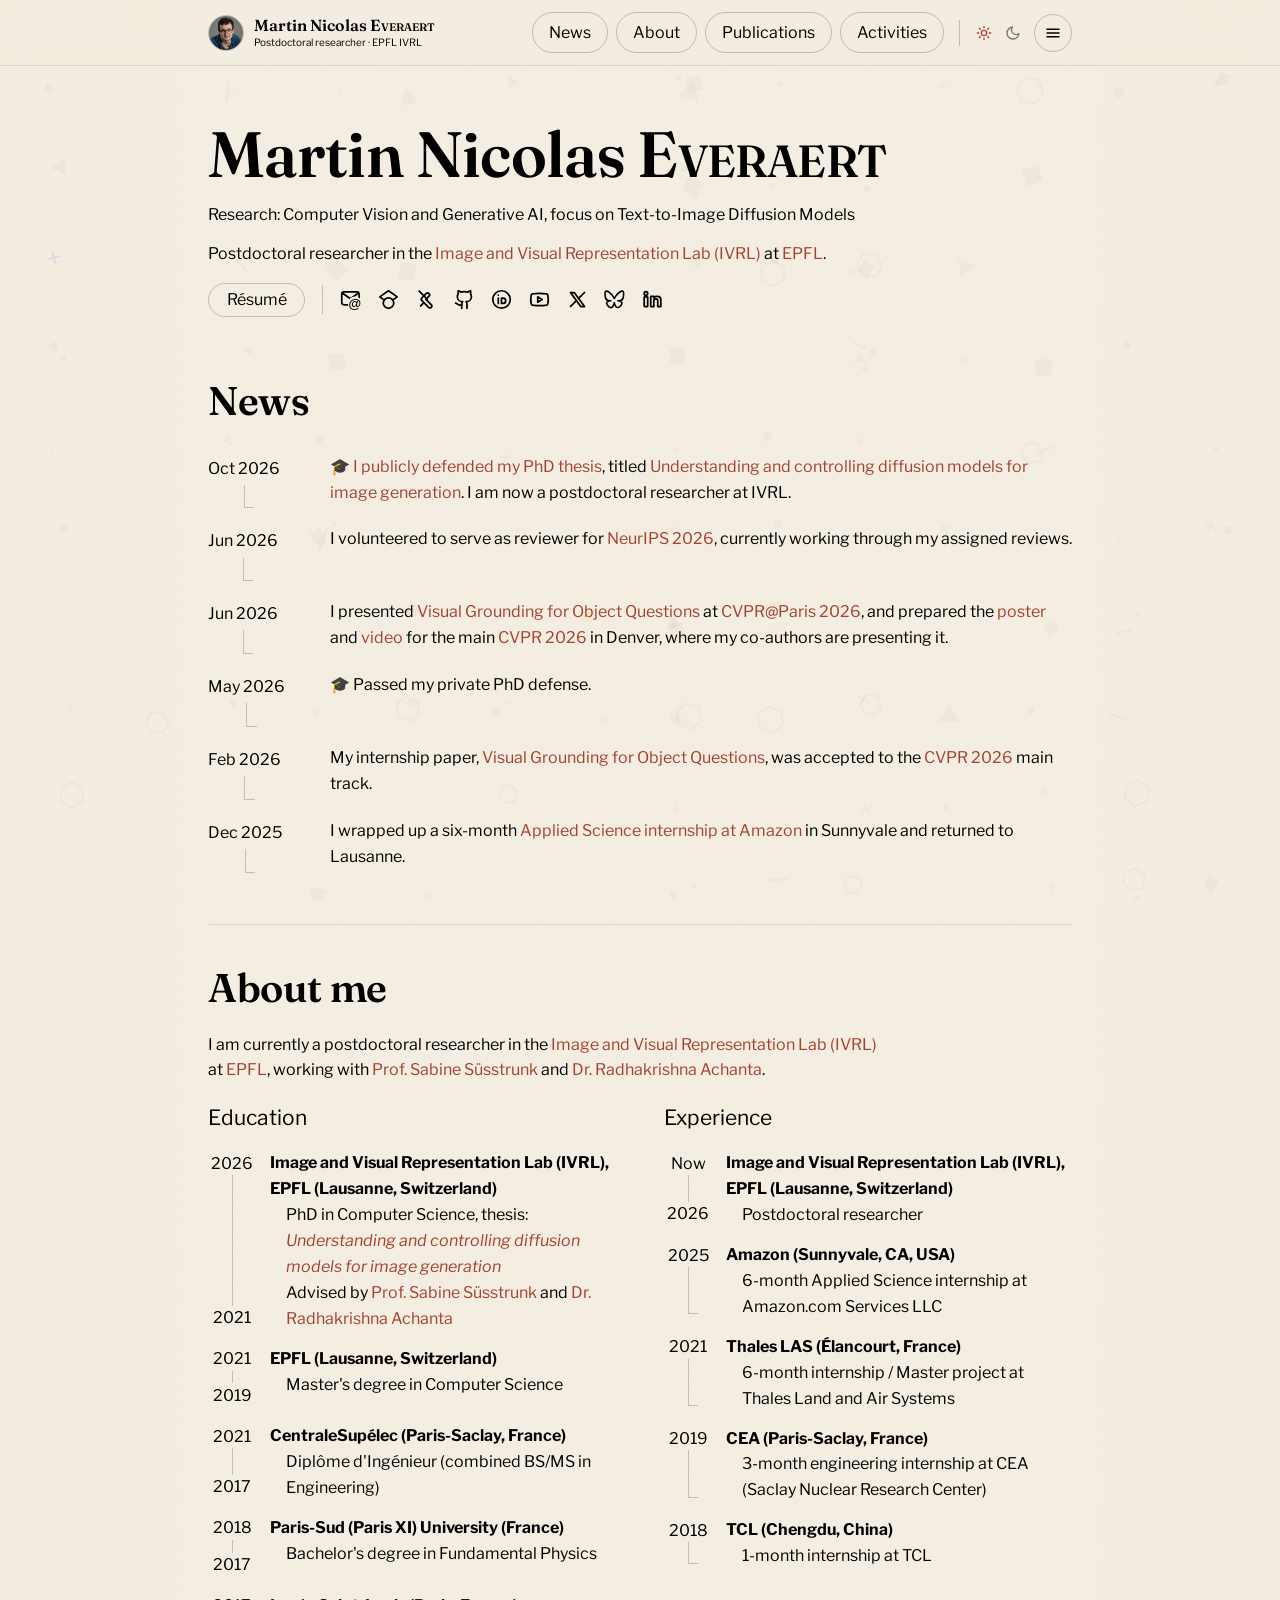
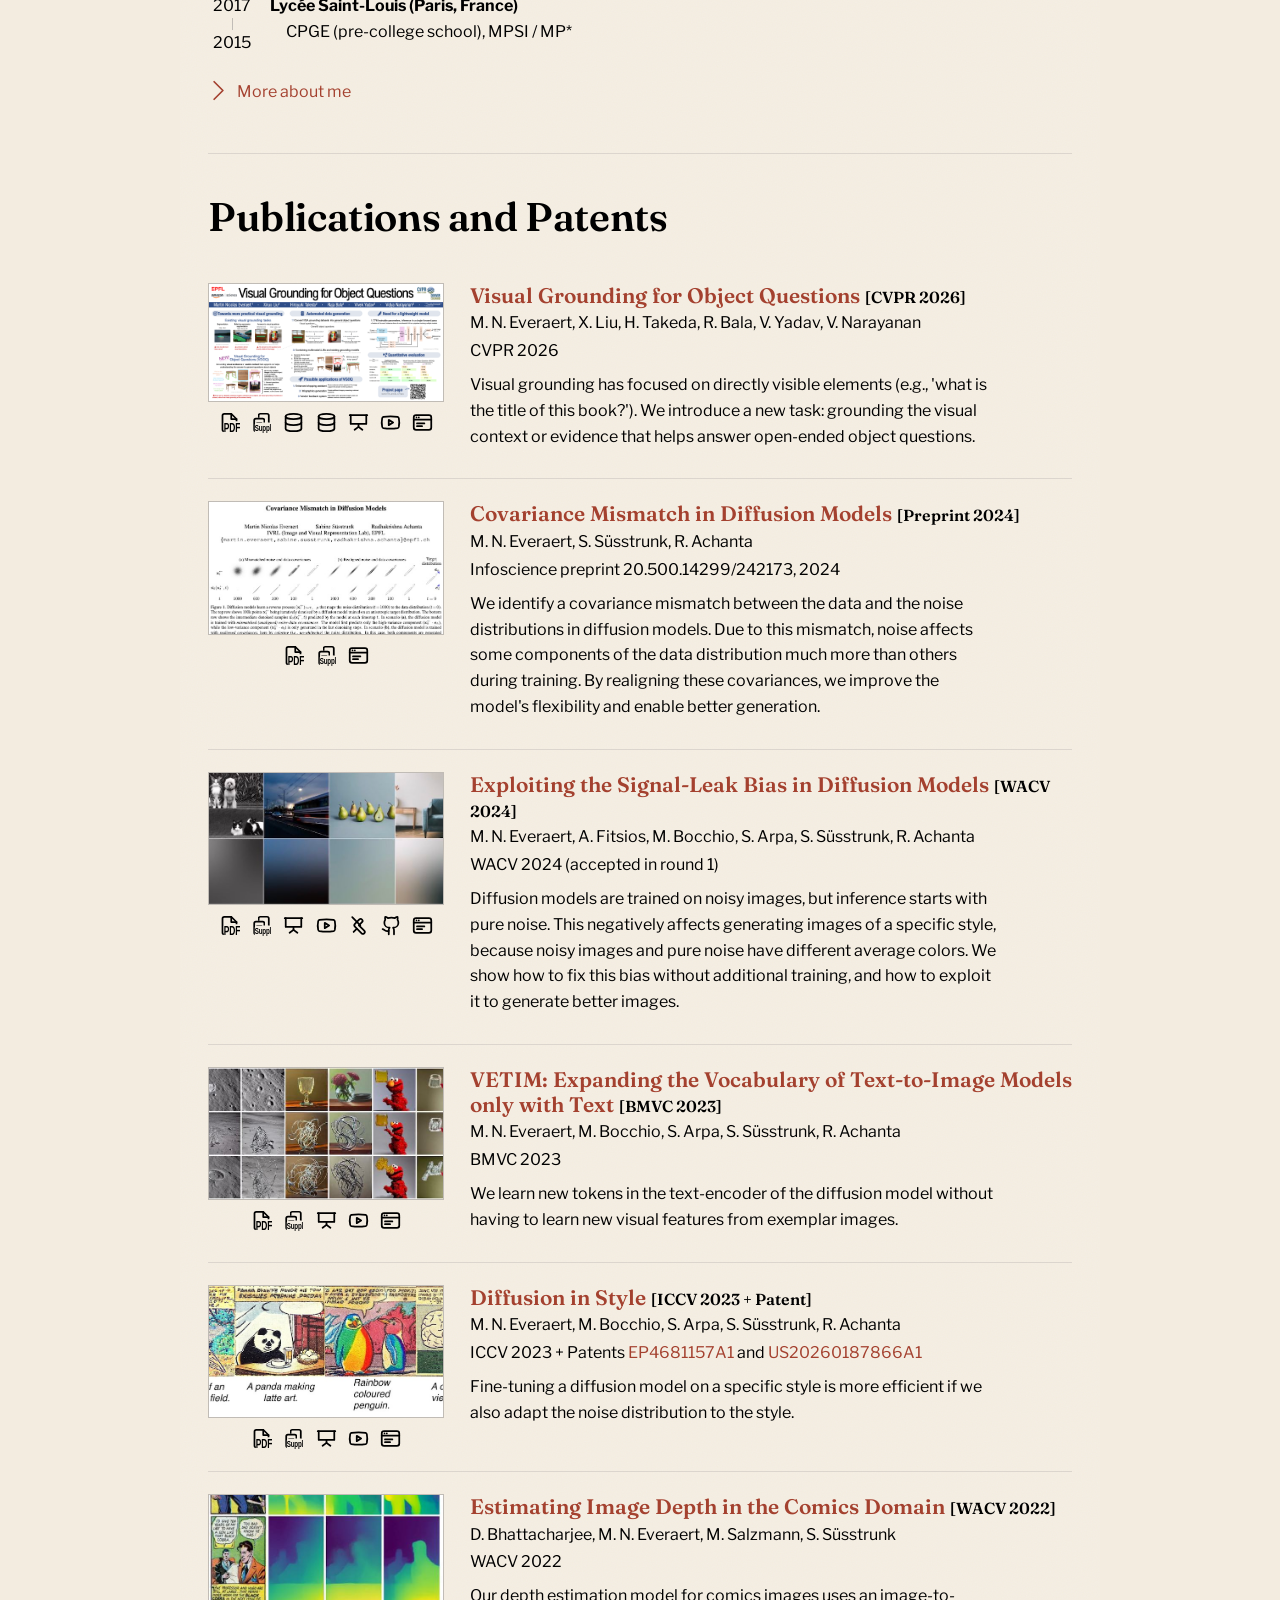
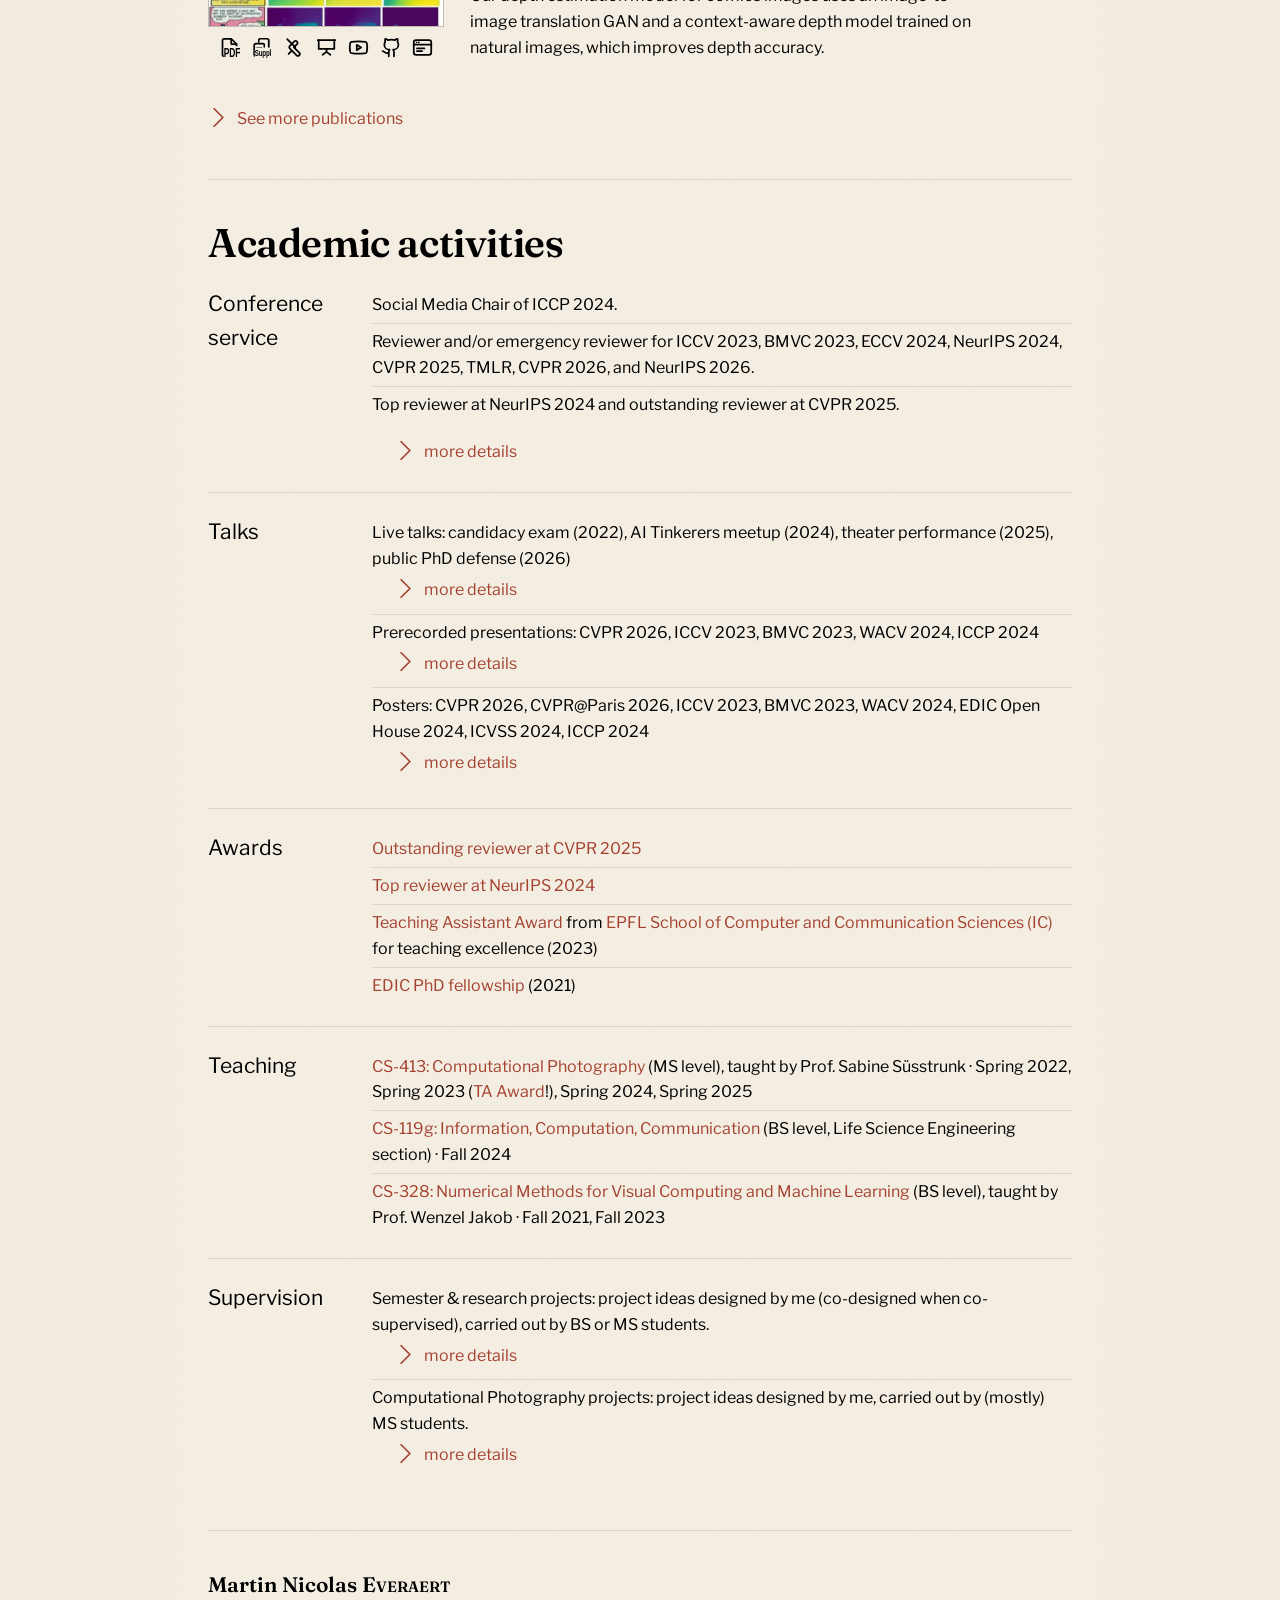
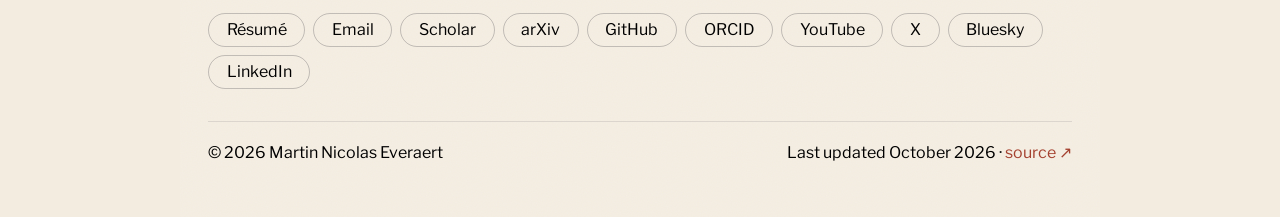
==== index.html @ 7382ca6a "date lines" ====
<!DOCTYPE html>
<html lang="en">

<head>
    <meta charset="UTF-8">
    <!-- begin SEO -->
    <meta property="og:locale" content="en-US">
    <meta property="og:site_name" content="Martin Nicolas Everaert">
    <meta property="og:title" content="Martin Nicolas Everaert">
    <link rel="canonical" href="https://martin-ev.github.io">
    <meta property="og:type" content="profile">
    <meta property="og:url" content="https://martin-ev.github.io">
    <meta name="description"
        content="Martin Nicolas Everaert is a postdoctoral researcher at EPFL IVRL working on text-to-image diffusion models, computational aesthetics, and generative computer vision.">
    <meta property="og:image" content="https://martin-ev.github.io/images/avatar-small.jpg">
    <meta property="og:image:width" content="100">
    <meta property="og:image:height" content="100">
    <script type="application/ld+json">
        { 
            "@context" : "https://schema.org",
            "@type" : "ProfilePage",
            "mainEntity" : {
                "@type" : "Person",
                "name" : "Martin Nicolas Everaert",
                "familyName" : "Everaert",
                "givenName":  "Martin Nicolas",
                "url" : "https://martin-ev.github.io",
                "sameAs" : [
                    "https://www.linkedin.com/in/martin-everaert",
                    "https://x.com/EveraertMartin",
                    "https://twitter.com/EveraertMartin",
                    "https://bsky.app/profile/everaertmartin.bsky.social",
                    "https://scholar.google.com/citations?user=1TDqUuwAAAAJ",
                    "https://www.researchgate.net/profile/Martin-Everaert",
                    "https://orcid.org/0000-0001-9439-7501",
                    "https://www.facebook.com/martin.nicolas.everaert/",
                    "https://github.com/martin-ev",
                    "https://people.epfl.ch/martin.everaert",
                    "https://infoscience.epfl.ch/record/289090",
                    "https://www.wikidata.org/wiki/Q111455478",
                    "https://www.google.com/search?kgmid=/g/11snfb39zx",
                    "https://arxiv.org/a/everaert_m_1.html",
                    "https://www.youtube.com/@martin.e",
                    "https://www.youtube.com/channel/UCMKyXAxPnRaejG-4VnxoR0Q"
                ],
                "description" : "Martin Nicolas Everaert is a postdoctoral researcher at École Polytechnique Fédérale de Lausanne (EPFL). His research focuses on Computational Aesthetics, overlapping with Computation and Language, Computer Vision, Deep Learning, Generative Models, etc.",
                "jobTitle" : "Postdoctoral researcher",
                "worksFor" : {
                    "@type" : "Organization",
                    "name" : "École Polytechnique Fédérale de Lausanne (EPFL)"
                },
                "knowsAbout" : [
                    "Computational Aesthetics",
                    "Computer Vision",
                    "Deep Learning",
                    "Generative Models",
                    "Natural Language Processing"
                ],
                "image" : [
                    "https://martin-ev.github.io/images/avatar.jpg",
                    "https://people.epfl.ch/private/common/photos/links/307534.jpg"
                ],
                "additionalName" : ["Martin N. Everaert", "Martin Everaert"],
                "alumniOf" : [{
                    "@type" : "EducationalOrganization",
                    "name" : "École Polytechnique Fédérale de Lausanne (EPFL)"
                },
                {
                    "@type" : "EducationalOrganization",
                    "name" : "CentraleSupélec"
                },
                {
                    "@type" : "EducationalOrganization",
                    "name" : "Université Paris-Sud"
                },
                {
                    "@type" : "EducationalOrganization",
                    "name" : "Lycée Saint-Louis"
                }
                ]
            }
        } </script>
    <meta name="google-site-verification" content="ohByZQJx9EYQ7Po92WxVz1fvVDkQqgI6U5wQZ_7mKBY" />
    <!-- end SEO -->

    <title>Martin Nicolas Everaert</title>
    <link rel="icon" href="images/avatar.jpg">
    <meta name="viewport" content="width=device-width, initial-scale=1">

    <link rel="preconnect" href="https://fonts.googleapis.com">
    <link rel="preconnect" href="https://fonts.gstatic.com" crossorigin>
    <link
        href="https://fonts.googleapis.com/css2?family=Fraunces:opsz,wght@9..144,400;9..144,600&family=Libre+Franklin:ital,wght@0,400;0,600;1,400&display=swap"
        rel="stylesheet">
    <link rel="stylesheet" href="styles.css">
    <link rel="stylesheet" href="icons.css">
    <link rel="stylesheet" href="diffusion.css">
</head>

<body>

    <!-- Animated diffusion background -->
    <div id="field" aria-hidden="true"></div>

    <!-- Top bar / menu -->
    <header class="topbar">
        <div class="bar-inner">
            <a class="identity" href="#top">
                <img class="identity-photo" src="/images/avatar.jpg"
                    alt="Martin Nicolas Everaert">
                <span class="identity-text">
                    <span class="identity-name">Martin Nicolas <span class="smallcaps">Everaert</span></span>
                    <span class="identity-role">Postdoctoral researcher · EPFL IVRL</span>
                </span>
            </a>
            <div class="bar-right">
                <div class="nav-inline">
                    <a class="navpill ghost" href="#news" data-collapse="2">News</a>
                    <a class="navpill ghost" href="#about" data-collapse="3">About</a>
                    <a class="navpill ghost" href="#pubs" data-collapse="3">Publications</a>
                    <a class="navpill ghost" href="#activities" data-collapse="3">Activities</a>
                    <span class="theme-toggle" data-collapse="1">
                        <button class="lightBtn active" aria-label="Light theme" title="Light">
                            <i class="ci ci-sun" aria-hidden="true"></i>
                        </button>
                        <button class="darkBtn" aria-label="Dark theme" title="Dark">
                            <i class="ci ci-moon" aria-hidden="true"></i>
                        </button>
                    </span>
                </div>
                <button class="hamburger" id="hamburger" aria-label="Menu" aria-expanded="false" aria-controls="menu">
                    <svg viewBox="0 0 24 24" fill="none" stroke="currentColor" stroke-width="2" stroke-linecap="round">
                        <line x1="4" y1="7" x2="20" y2="7" />
                        <line x1="4" y1="12" x2="20" y2="12" />
                        <line x1="4" y1="17" x2="20" y2="17" />
                    </svg>
                </button>
                <div class="menu" id="menu">
                    <a class="navpill ghost" href="#news">News</a>
                    <a class="navpill ghost" href="#about">About</a>
                    <a class="navpill ghost" href="#pubs">Publications</a>
                    <a class="navpill ghost" href="#activities">Activities</a>
                    <a class="navpill primary" href="/files/Martin_Nicolas_EVERAERT.pdf">Résumé</a>
                    <a class="navpill primary js-email" href="https://people.epfl.ch/martin.everaert?lang=en">Email</a>
                    <span class="menu-sep" aria-hidden="true"></span>
                    <span class="menu-label">Theme</span>
                    <span class="theme-toggle">
                        <button class="lightBtn active" aria-label="Light theme" title="Light">
                            <i class="ci ci-sun" aria-hidden="true"></i>
                        </button>
                        <button class="darkBtn" aria-label="Dark theme" title="Dark">
                            <i class="ci ci-moon" aria-hidden="true"></i>
                        </button>
                    </span>
                    <button id="playBtn" class="diffusion-timestep" aria-label="Pause diffusion" title="Pause / play"><i id="playIcon" class="ci ci-pause"></i><span class="diffusion-timestep-label">t&nbsp;<span id="tval">0</span></span></button>
                    <button id="zenBtn" class="diffusion-timestep" aria-pressed="false"
                        title="Show only the animation, full opacity"><span
                            id="zenLab">Zen mode</span></button>
                </div>
            </div>
        </div>
    </header>

    <!-- !PAGE CONTENT! -->
    <main class="wrap" id="top">

        <!-- Intro / hero -->
        <section class="intro">
            <div>
                <h1>Martin Nicolas <span class="smallcaps">Everaert</span></h1>
                <p class="role">Research: Computer Vision and Generative AI, focus on Text-to-Image
                    Diffusion Models</p>
                <p>
                    Postdoctoral researcher in the
                    <a class="inline-link" href="https://www.epfl.ch/labs/ivrl/">Image and Visual Representation Lab (IVRL)</a>
                    at <a class="inline-link" href="https://www.epfl.ch/">EPFL</a>.
                </p>
                <p class="links">
                    <a class="cv-pill" href="/files/Martin_Nicolas_EVERAERT.pdf">Résumé</a>
                    <span class="links-sep" aria-hidden="true"></span>
                    <span class="social">
                        <a class="js-email" href="https://people.epfl.ch/martin.everaert?lang=en" aria-label="Email"
                            title="Email"><i class="ci ci-email" aria-hidden="true"></i></a>
                        <a href="https://scholar.google.com/citations?user=1TDqUuwAAAAJ&hl=en"
                            aria-label="Google Scholar" title="Google Scholar"><i class="ci ci-scholar"
                                aria-hidden="true"></i></a>
                        <a href="https://arxiv.org/a/everaert_m_1.html" aria-label="arXiv" title="arXiv"><i
                                class="ci ci-arxiv" aria-hidden="true"></i></a>
                        <a href="https://github.com/martin-ev" aria-label="GitHub" title="GitHub"><i
                                class="ci ci-github" aria-hidden="true"></i></a>
                        <a href="https://orcid.org/0000-0001-9439-7501" aria-label="ORCID" title="ORCID"><i
                                class="ci ci-orcid" aria-hidden="true"></i></a>
                        <a href="https://www.youtube.com/@martin.e" aria-label="YouTube" title="YouTube"><i
                                class="ci ci-youtube" aria-hidden="true"></i></a>
                        <a href="https://x.com/EveraertMartin" aria-label="X" title="X"><i
                                class="ci ci-twitter" aria-hidden="true"></i></a>
                        <a href="https://bsky.app/profile/everaertmartin.bsky.social" aria-label="Bluesky"
                            title="Bluesky"><i class="ci ci-bluesky" aria-hidden="true"></i></a>
                        <a href="https://www.linkedin.com/in/martin-everaert" aria-label="LinkedIn" title="LinkedIn"><i
                                class="ci ci-linkedin" aria-hidden="true"></i></a>
                    </span>
                </p>
            </div>
        </section>

        <!-- News -->
        <section class="block" id="news">
            <h2>News</h2>
            <div class="news">
                <div class="item"><span class="date">Oct 2026</span>
                    <p>🎓 <a
                            href="https://actu.epfl.ch/news/congratulations-to-dr-martin-nicolas-everaert/">I publicly defended my PhD thesis</a>, titled <a
                            href="https://doi.org/10.5075/epfl-thesis-11581">Understanding and controlling diffusion
                            models for image generation</a>. I am now a postdoctoral researcher at IVRL.</p>
                </div>
                <div class="item"><span class="date">Jun 2026</span>
                    <p>I volunteered to serve as reviewer for <a
                            href="https://neurips.cc/Conferences/2026">NeurIPS 2026</a>, currently working
                        through my assigned reviews.</p>
                </div>
                <div class="item"><span class="date">Jun 2026</span>
                    <p>I presented <a href="https://martin-ev.github.io/vgoq/">Visual Grounding for Object
                            Questions</a> at <a href="https://cvprinparis.github.io/CVPR2026InParis/">CVPR@Paris
                            2026</a>, and prepared the <a
                            href="https://cvpr.thecvf.com/media/PosterPDFs/CVPR%202026/38604.png">poster</a> and <a
                            href="https://www.youtube.com/watch?v=YPrNK54A32c">video</a> for the main <a
                            href="https://cvpr.thecvf.com/Conferences/2026">CVPR 2026</a> in
                        Denver, where my co-authors are presenting it.</p>
                </div>
                <div class="item"><span class="date">May 2026</span>
                    <p>🎓 Passed my private PhD defense.</p>
                </div>
                <div class="item"><span class="date">Feb 2026</span>
                    <p>My internship paper, <a href="https://martin-ev.github.io/vgoq/">Visual Grounding for Object
                            Questions</a>, was accepted to the <a
                            href="https://cvpr.thecvf.com/Conferences/2026">CVPR 2026</a> main track.</p>
                </div>
                <div class="item"><span class="date">Dec 2025</span>
                    <p>I wrapped up a six-month <a href="https://www.amazon.science/">Applied Science internship at
                            Amazon</a> in Sunnyvale and returned to Lausanne.</p>
                </div>
            </div>
        </section>

        <!-- About me -->
        <section class="block" id="about">
            <h2>About <em>me</em></h2>
            <p class="about-lead">
                I am currently a postdoctoral researcher in the <a href="https://www.epfl.ch/labs/ivrl/">Image and
                    Visual Representation Lab (IVRL)</a> at <a href="https://www.epfl.ch/">EPFL</a>, working with <a href="https://www.epfl.ch/labs/ivrl/people/susstrunk/">Prof. Sabine Süsstrunk</a> and
                <a href="https://people.epfl.ch/radhakrishna.achanta?lang=en">Dr. Radhakrishna Achanta</a>.
            </p>

            <div class="cv-cols">
                <div>
                    <h3>Education</h3>
                    <div class="cv-row"><span class="cv-year">2026<span class="yr-from">2021</span></span><span class="cv-detail"><strong>Image and Visual Representation Lab (IVRL), EPFL (Lausanne, Switzerland)</strong><br>PhD in Computer Science, thesis: <a href="https://doi.org/10.5075/epfl-thesis-11581"><em>Understanding and controlling diffusion models for image generation</em></a><br>Advised by <a href="https://www.epfl.ch/labs/ivrl/people/susstrunk/">Prof. Sabine Süsstrunk</a> and <a href="https://people.epfl.ch/radhakrishna.achanta?lang=en">Dr. Radhakrishna Achanta</a></span></div>
                    <div class="cv-row"><span class="cv-year">2021<span class="yr-from">2019</span></span><span class="cv-detail"><strong>EPFL (Lausanne, Switzerland)</strong><br>Master's degree in Computer Science</span></div>
                    <div class="cv-row"><span class="cv-year">2021<span class="yr-from">2017</span></span><span class="cv-detail"><strong>CentraleSupélec (Paris-Saclay, France)</strong><br>Diplôme d'Ingénieur (combined BS/MS in Engineering)</span></div>
                    <div class="cv-row"><span class="cv-year">2018<span class="yr-from">2017</span></span><span class="cv-detail"><strong>Paris-Sud (Paris XI) University (France)</strong><br>Bachelor's degree in Fundamental Physics</span></div>
                    <div class="cv-row"><span class="cv-year">2017<span class="yr-from">2015</span></span><span class="cv-detail"><strong>Lycée Saint-Louis (Paris, France)</strong><br>CPGE (pre-college school), MPSI / MP*</span></div>
                </div>
                <div>
                    <h3>Experience</h3>
                    <div class="cv-row"><span class="cv-year">Now<span class="yr-from">2026</span></span><span class="cv-detail"><strong>Image and Visual Representation Lab (IVRL), EPFL (Lausanne, Switzerland)</strong><br>Postdoctoral researcher</span></div>
                    <div class="cv-row"><span class="cv-year">2025</span><span class="cv-detail"><strong>Amazon (Sunnyvale, CA, USA)</strong><br>6-month Applied Science internship at Amazon.com Services LLC</span></div>
                    <div class="cv-row"><span class="cv-year">2021</span><span class="cv-detail"><strong>Thales LAS (Élancourt, France)</strong><br>6-month internship / Master project at Thales Land and Air Systems</span></div>
                    <div class="cv-row"><span class="cv-year">2019</span><span class="cv-detail"><strong>CEA (Paris-Saclay, France)</strong><br>3-month engineering internship at CEA (Saclay Nuclear Research Center)</span></div>
                    <div class="cv-row"><span class="cv-year">2018</span><span class="cv-detail"><strong>TCL (Chengdu, China)</strong><br>1-month internship at TCL</span></div>
                </div>
            </div>

            <details class="more">
                <summary><span class="chev ci ci-chevron"></span> More about me</summary>
                <div class="more-body">
                    <p class="about-p">
                        I am interested in Computational Aesthetics, overlapping with Computation and
                        Language, Computer Vision, Deep Learning, Generative Models, etc. My research specifically focuses on
                        Text-to-Image Diffusion Models.
                    </p>
                    <p class="about-p">
                        Prior to pursuing my PhD, I completed a <a href="https://www.epfl.ch/schools/ic/">Master's
                            in Computer Science at EPFL</a> in 2021.
                        I also hold a <a
                            href="https://en.wikipedia.org/wiki/Dipl%C3%B4me_d%27Ing%C3%A9nieur">Diplôme
                            d'Ingénieur</a> (engineering BS/MS degree) from the <a
                            href="https://en.wikipedia.org/wiki/Sup%C3%A9lec">Supélec curriculum</a> at
                        <a href="https://en.wikipedia.org/wiki/CentraleSup%C3%A9lec">CentraleSupélec</a>,
                        graduating
                        concurrently in 2021, and a BS degree in Fundamental
                        Physics
                        from <a href="https://en.wikipedia.org/wiki/Paris-Sud_University">Université
                            Paris-Sud</a>
                        in 2018.
                        Before that, I attended <a
                            href="https://en.wikipedia.org/wiki/Lyc%C3%A9e_Saint-Louis">Lycée
                            Saint Louis</a>, where I pursued <a
                            href="https://en.wikipedia.org/wiki/Classe_pr%C3%A9paratoire_aux_grandes_%C3%A9coles">French
                            preparatory classes
                            (CPGE)</a>, with a focus on Math, Physics, Engineering and Computer Science
                        (MPSI/MP*).
                    </p>
                    <p class="about-p">
                        Throughout my studies, I interned at
                        <a href="https://en.wikipedia.org/wiki/Amazon_(company)">Amazon</a> (6-month Applied
                        Science Internship in Sunnyvale, USA, 2025),
                        <a href="https://en.wikipedia.org/wiki/Thales_Group">Thales Group</a> (6-month Master's
                        thesis project in Elancourt, France, 2021),
                        <a
                            href="https://en.wikipedia.org/wiki/French_Alternative_Energies_and_Atomic_Energy_Commission">CEA</a>
                        (3-month Engineering internship in Paris-Saclay, France, 2019),
                        and <a href="https://en.wikipedia.org/wiki/TCL_Technology">TCL Corporation</a> (1-month
                        Work/Labor internship in Chengdu, China, 2018).
                    </p>
                </div>
            </details>
        </section>

        <!-- Publications -->
        <section class="block" id="pubs">
            <h2>Publications <em>and</em> Patents</h2>

            <!-- cmp:: pub / Visual Grounding for Object Questions -->
            <div class="pub">
                <div class="media">
                    <a class="thumb" href="https://martin-ev.github.io/vgoq/"><img
                            src="/images/VGOQ.png"
                            alt="Visual Grounding for Object Questions"></a>
                    <div class="links">
                        <a href="https://openaccess.thecvf.com/content/CVPR2026/papers/Everaert_Visual_Grounding_for_Object_Questions_CVPR_2026_paper.pdf"
                            title="PDF" aria-label="PDF"><i class="ci ci-pdf"></i></a>
                        <a href="https://openaccess.thecvf.com/content/CVPR2026/supplemental/Everaert_Visual_Grounding_for_CVPR_2026_supplemental.pdf"
                            title="Supplementary" aria-label="Supplementary"><i class="ci ci-suppl"></i></a>
                        <a href="https://huggingface.co/datasets/martin-ev/abo_vgoq" title="ABO-VGOQ"
                            aria-label="ABO data"><i class="ci ci-dataset"></i></a>
                        <a href="https://huggingface.co/datasets/martin-ev/vizwiz_vgoq" title="VizWiz-VGOQ"
                            aria-label="VizWiz data"><i class="ci ci-dataset"></i></a>
                        <a href="https://cvpr.thecvf.com/media/PosterPDFs/CVPR%202026/38604.png"
                            title="Poster" aria-label="Poster"><i class="ci ci-poster"></i></a>
                        <a href="https://www.youtube.com/watch?v=YPrNK54A32c" title="Video" aria-label="Video"><i
                                class="ci ci-youtube"></i></a>
                        <a href="https://martin-ev.github.io/vgoq/" title="Project page" aria-label="Project page"><i
                                class="ci ci-project"></i></a>
                    </div>
                </div>
                <div>
                    <div class="pub-title"><a href="https://martin-ev.github.io/vgoq/">Visual Grounding for Object
                            Questions</a> <span class="venue-tag">[CVPR 2026]</span></div>
                    <div class="authors"><span class="author-self">M. N. Everaert</span>, X. Liu, H. Takeda, R. Bala, V. Yadav,
                        V.
                        Narayanan</div>
                    <div class="venue">CVPR 2026</div>
                    <div class="desc">Visual grounding has focused on directly visible elements (e.g., 'what is the
                        title of this book?'). We introduce a new task: grounding the visual context or evidence that
                        helps answer open-ended object questions.</div>
                </div>
            </div>

            <!-- cmp:: pub / Covariance Mismatch in Diffusion Models -->
            <div class="pub">
                <div class="media">
                    <a class="thumb" href="https://ivrl.github.io/covariance-mismatch/"><img
                            src="/images/covariance-mismatch.jpg"
                            alt="Covariance Mismatch in Diffusion Models"></a>
                    <div class="links">
                        <a href="https://infoscience.epfl.ch/bitstreams/a00aad1c-bfdc-4c4d-866a-c05ac2255d3b/download"
                            title="PDF" aria-label="PDF"><i class="ci ci-pdf"></i></a>
                        <a href="https://infoscience.epfl.ch/bitstreams/72923daf-0e38-4b3c-8ad8-96799be59469/download"
                            title="Supplementary" aria-label="Supplementary"><i class="ci ci-suppl"></i></a>
                        <a href="https://ivrl.github.io/covariance-mismatch/" title="Project page"
                            aria-label="Project page"><i class="ci ci-project"></i></a>
                    </div>
                </div>
                <div>
                    <div class="pub-title"><a href="https://ivrl.github.io/covariance-mismatch/">Covariance Mismatch in
                            Diffusion
                            Models</a> <span class="venue-tag">[Preprint 2024]</span></div>
                    <div class="authors"><span class="author-self">M. N. Everaert</span>, S. Süsstrunk, R. Achanta</div>
                    <div class="venue">Infoscience preprint 20.500.14299/242173, 2024</div>
                    <div class="desc">We identify a covariance mismatch between the data and the noise distributions in
                        diffusion models. Due to this mismatch, noise affects some components of the data distribution
                        much more than others during training. By realigning these covariances, we improve the model's
                        flexibility and enable better generation.</div>
                </div>
            </div>

            <!-- cmp:: pub / Exploiting the Signal-Leak Bias -->
            <div class="pub">
                <div class="media">
                    <a class="thumb" href="https://ivrl.github.io/signal-leak-bias/"><img
                            src="/images/8316e7a28a21af274ec78ae90fee4498.jpg"
                            alt="Exploiting the Signal-Leak Bias in Diffusion Models"></a>
                    <div class="links">
                        <a href="https://arxiv.org/pdf/2309.15842.pdf" title="PDF" aria-label="PDF"><i
                                class="ci ci-pdf"></i></a>
                        <a href="https://openaccess.thecvf.com/content/WACV2024/supplemental/Everaert_Exploiting_the_Signal-Leak_WACV_2024_supplemental.pdf"
                            title="Supplementary" aria-label="Supplementary"><i class="ci ci-suppl"></i></a>
                        <a href="https://ivrl.github.io/signal-leak-bias/static/wacv24-51.pdf" title="Poster"
                            aria-label="Poster"><i class="ci ci-poster"></i></a>
                        <a href="https://www.youtube.com/watch?v=j2dZdm3fy-8&amp;list=PLfg02juGrJv-v-zXw80jJNAPRtchPIAnk"
                            title="Video" aria-label="Video"><i class="ci ci-youtube"></i></a>
                        <a href="https://arxiv.org/abs/2309.15842" title="arXiv" aria-label="arXiv"><i
                                class="ci ci-arxiv"></i></a>
                        <a href="https://github.com/IVRL/signal-leak-bias" title="Code" aria-label="Code"><i
                                class="ci ci-github"></i></a>
                        <a href="https://ivrl.github.io/signal-leak-bias/" title="Project page"
                            aria-label="Project page"><i class="ci ci-project"></i></a>
                    </div>
                </div>
                <div>
                    <div class="pub-title"><a href="https://ivrl.github.io/signal-leak-bias/">Exploiting the Signal-Leak Bias
                            in
                            Diffusion Models</a> <span class="venue-tag">[WACV 2024]</span></div>
                    <div class="authors"><span class="author-self">M. N. Everaert</span>, A. Fitsios, M. Bocchio, S. Arpa, S.
                        Süsstrunk, R.
                        Achanta</div>
                    <div class="venue">WACV 2024 (accepted in round 1)</div>
                    <div class="desc">Diffusion models are trained on noisy images, but inference starts with pure
                        noise. This negatively affects generating images of a specific style, because noisy images and
                        pure noise have different average colors. We show how to fix this bias without additional
                        training, and how to exploit it to generate better images.</div>
                </div>
            </div>

            <!-- cmp:: pub / VETIM -->
            <div class="pub">
                <div class="media">
                    <a class="thumb" href="https://ivrl.github.io/vetim/"><img
                            src="/images/d61f183ea03cba77a9c14042bc8a98db.jpg"
                            alt="VETIM"></a>
                    <div class="links">
                        <a href="https://papers.bmvc2023.org/0016.pdf" title="PDF" aria-label="PDF"><i
                                class="ci ci-pdf"></i></a>
                        <a href="https://web.archive.org/web/20250326024245/https://bmvc2022.mpi-inf.mpg.de/BMVC2023/0016_supp.zip" title="Supplementary"
                            aria-label="Supplementary"><i class="ci ci-suppl"></i></a>
                        <a href="https://ivrl.github.io/vetim/static/BMVC%20poster.pdf" title="Poster"
                            aria-label="Poster"><i class="ci ci-poster"></i></a>
                        <a href="https://www.youtube.com/watch?v=kcHMkSdKdd4&amp;list=PLfg02juGrJv-E2ffQT7BZ2CUf3s2-o5OV"
                            title="Video" aria-label="Video"><i class="ci ci-youtube"></i></a>
                        <a href="https://ivrl.github.io/vetim/" title="Project page" aria-label="Project page"><i
                                class="ci ci-project"></i></a>
                    </div>
                </div>
                <div>
                    <div class="pub-title"><a href="https://ivrl.github.io/vetim/">VETIM: Expanding the Vocabulary of
                            Text-to-Image
                            Models only with Text</a> <span class="venue-tag">[BMVC 2023]</span></div>
                    <div class="authors"><span class="author-self">M. N. Everaert</span>, M. Bocchio, S. Arpa, S. Süsstrunk, R.
                        Achanta
                    </div>
                    <div class="venue">BMVC 2023</div>
                    <div class="desc">We learn new tokens in the text-encoder of the diffusion model without having to
                        learn new visual features from exemplar images.</div>
                </div>
            </div>

            <!-- cmp:: pub / Diffusion in Style -->
            <div class="pub">
                <div class="media">
                    <a class="thumb" href="https://ivrl.github.io/diffusion-in-style/"><img
                            src="/images/935cb1454ee19e7010f7725988374883.jpg"
                            alt="Diffusion in Style"></a>
                    <div class="links">
                        <a href="https://openaccess.thecvf.com/content/ICCV2023/papers/Everaert_Diffusion_in_Style_ICCV_2023_paper.pdf"
                            title="PDF" aria-label="PDF"><i class="ci ci-pdf"></i></a>
                        <a href="https://openaccess.thecvf.com/content/ICCV2023/supplemental/Everaert_Diffusion_in_Style_ICCV_2023_supplemental.pdf"
                            title="Supplementary" aria-label="Supplementary"><i class="ci ci-suppl"></i></a>
                        <a href="https://ivrl.github.io/diffusion-in-style/static/pdfs/poster.pdf" title="Poster"
                            aria-label="Poster"><i class="ci ci-poster"></i></a>
                        <a href="https://www.youtube.com/watch?v=OHd9b4oNoBU&amp;list=PLfg02juGrJv_1-7ytb_O8Oqf365qTL4It"
                            title="Video" aria-label="Video"><i class="ci ci-youtube"></i></a>
                        <a href="https://ivrl.github.io/diffusion-in-style/" title="Project page"
                            aria-label="Project page"><i class="ci ci-project"></i></a>
                    </div>
                </div>
                <div>
                    <div class="pub-title"><a href="https://ivrl.github.io/diffusion-in-style/">Diffusion in Style</a> <span
                            class="venue-tag">[ICCV 2023 + Patent]</span></div>
                    <div class="authors"><span class="author-self">M. N. Everaert</span>, M. Bocchio, S. Arpa, S. Süsstrunk, R.
                        Achanta
                    </div>
                    <div class="venue">ICCV 2023 + Patents <a
                            href="https://patents.google.com/patent/EP4681157A1/">EP4681157A1</a> and <a
                            href="https://patents.google.com/patent/US20260187866A1/">US20260187866A1</a></div>
                    <div class="desc">Fine-tuning a diffusion model on a specific style is more efficient if we also
                        adapt the noise distribution to the style.</div>
                </div>
            </div>

            <!-- cmp:: pub / Estimating Image Depth in the Comics Domain -->
            <div class="pub">
                <div class="media">
                    <a class="thumb" href="https://ivrl.github.io/ComicsDepth/"><img
                            src="/images/6433792c76bd817e427bfdaad8576414.jpg"
                            alt="Estimating Image Depth in the Comics Domain"></a>
                    <div class="links">
                        <a href="https://openaccess.thecvf.com/content/WACV2022/papers/Bhattacharjee_Estimating_Image_Depth_in_the_Comics_Domain_WACV_2022_paper.pdf"
                            title="PDF" aria-label="PDF"><i class="ci ci-pdf"></i></a>
                        <a href="https://openaccess.thecvf.com/content/WACV2022/supplemental/Bhattacharjee_Estimating_Image_Depth_WACV_2022_supplemental.pdf"
                            title="Supplementary" aria-label="Supplementary"><i class="ci ci-suppl"></i></a>
                        <a href="https://arxiv.org/abs/2110.03575" title="arXiv" aria-label="arXiv"><i
                                class="ci ci-arxiv"></i></a>
                        <a href="/files/716-wacv-poster.pdf" title="Poster"
                            aria-label="Poster"><i class="ci ci-poster"></i></a>
                        <a href="https://www.youtube.com/watch?v=Yc5BPRolHNA&amp;list=PLfg02juGrJv8GECrowntVITvVIYWxdkVz"
                            title="Video" aria-label="Video"><i class="ci ci-youtube"></i></a>
                        <a href="https://github.com/IVRL/ComicsDepth" title="Code" aria-label="Code"><i
                                class="ci ci-github"></i></a>
                        <a href="https://ivrl.github.io/ComicsDepth/" title="Project page" aria-label="Project page"><i
                                class="ci ci-project"></i></a>
                    </div>
                </div>
                <div>
                    <div class="pub-title"><a href="https://ivrl.github.io/ComicsDepth/">Estimating Image Depth in the Comics
                            Domain</a> <span class="venue-tag">[WACV 2022]</span></div>
                    <div class="authors">D. Bhattacharjee, <span class="author-self">M. N. Everaert</span>, M. Salzmann, S.
                        Süsstrunk</div>
                    <div class="venue">WACV 2022</div>
                    <div class="desc">Our depth estimation model for comics images uses an image-to-image translation
                        GAN and a context-aware depth model trained on natural images, which improves depth accuracy.
                    </div>
                </div>
            </div>

            <details class="more">
                <summary><span class="chev ci ci-chevron"></span> See more publications</summary>
                <div class="more-body">
                    <!-- cmp:: pub / Aesthetics-Oriented Video Generation and Editing -->
                    <div class="pub">
                        <div class="media">
                            <a class="thumb" href="https://infoscience.epfl.ch/record/298850/"><img
                                    src="/images/0a6b2721e5325c4052f2e65fa9df8bcd.jpg"
                                    alt="Aesthetics-Oriented Video Generation and Editing"></a>
                            <div class="links">
                                <a href="https://infoscience.epfl.ch/record/298850/files/Writeup.pdf" title="Writeup"
                                    aria-label="Writeup"><i class="ci ci-pdf"></i></a>
                                <a href="https://memento.epfl.ch/event/aesthetics-oriented-video-generation-and-editing/"
                                    title="Event" aria-label="Event"><i class="ci ci-event"></i></a>
                            </div>
                        </div>
                        <div>
                            <div class="pub-title"><a href="https://infoscience.epfl.ch/record/298850/">Aesthetics-Oriented
                                    Video Generation and Editing</a> <span class="venue-tag">[EDIC proposal, 2022]</span>
                            </div>
                            <div class="authors"><span class="author-self">M. N. Everaert</span></div>
                            <div class="venue">EDIC research proposal, 2022</div>
                        </div>
                    </div>

                    <!-- cmp:: pub / Scene relighting -->
                    <div class="pub">
                        <div class="media">
                            <a class="thumb" href="https://arxiv.org/abs/2006.02333"><img
                                    src="/images/8e74911795c5b5ed62bf6a71e5bd4929.jpg"
                                    alt="Scene relighting with illumination estimation"></a>
                            <div class="links">
                                <a href="https://arxiv.org/pdf/2006.02333.pdf" title="PDF" aria-label="PDF"><i
                                        class="ci ci-pdf"></i></a>
                                <a href="https://arxiv.org/abs/2006.02333" title="arXiv" aria-label="arXiv"><i
                                        class="ci ci-arxiv"></i></a>
                                <a href="https://raw.githubusercontent.com/martin-ev/2DSceneRelighting/master/slides.pdf"
                                    title="Slides" aria-label="Slides"><i class="ci ci-slides"></i></a>
                                <a href="https://github.com/martin-ev/2DSceneRelighting" title="Code"
                                    aria-label="Code"><i class="ci ci-github"></i></a>
                            </div>
                        </div>
                        <div>
                            <div class="pub-title"><a href="https://arxiv.org/abs/2006.02333">Scene relighting with
                                    illumination estimation in the latent space on an encoder-decoder scheme</a> <span
                                    class="venue-tag">[arXiv 2020]</span></div>
                            <div class="authors">A. P. Dherse*, <span class="author-self">M. N. Everaert</span>*, J. J.
                                Gwizda&#322;a*</div>
                            <div class="venue">arXiv preprint arXiv:2006.02333, 2020</div>
                            <div class="note">* equal contribution</div>
                        </div>
                    </div>
                </div>
            </details>
        </section>

        <!-- Academic -->
        <section class="block" id="activities">
            <h2>Academic <em>activities</em></h2>

            <div class="act">
                <!-- cmp:: academic / service & reviewing -->
                <div class="act-group">Conference service</div>
                <div class="act-body">
                    <div class="record-list">
                        <div class="entry">Social Media Chair of ICCP 2024.</div>
                        <div class="entry">Reviewer and/or emergency reviewer for ICCV 2023, BMVC 2023, ECCV 2024,
                            NeurIPS 2024, CVPR 2025, TMLR, CVPR 2026, and NeurIPS 2026.</div>
                        <div class="entry">Top reviewer at NeurIPS 2024 and outstanding reviewer at CVPR 2025.</div>
                    </div>
                    <details class="more">
                        <summary><span class="chev ci ci-chevron"></span> more details</summary>
                        <div class="more-body record-list">
                            <div class="entry">Social media Chair of ICCP 2024 <span class="meta">· <a
                                        href="https://iccp2024.iccp-conference.org/">ICCP website</a> · <a
                                        href="https://x.com/ICCP_conference">X</a> · <a
                                        href="https://www.youtube.com/@iccp-conference/community">YouTube</a> · <a
                                        href="https://www.facebook.com/ieeeiccp/">Facebook</a></span>
                            </div>
                            <div class="entry">Reviewer for NeurIPS 2026 <span class="meta">· (2 ongoing
                                    reviews)</span>
                            </div>
                            <div class="entry">Reviewer for CVPR 2026 <span class="meta">· (1 review)</span>
                            </div>
                            <div class="entry">Reviewer for TMLR <span class="meta">· (2 reviews)</span>
                            </div>
                            <div class="entry">Reviewer for CVPR 2025 <span class="meta">· (4 reviews, ✨
                                    <a
                                        href="https://cvpr.thecvf.com/Conferences/2025/ProgramCommittee#all-outstanding-reviewer">recognized
                                        as an outstanding reviewer</a> ✨)</span>
                            </div>
                            <div class="entry">Reviewer for NeurIPS 2024 <span class="meta">· (6 reviews,
                                    ✨ <a
                                        href="https://neurips.cc/Conferences/2024/ProgramCommittee#top-reviewers">recognized
                                        as a top reviewer</a> ✨)</span>
                            </div>
                            <div class="entry">Reviewer + emergency reviewer for ECCV 2024 <span
                                    class="meta">· (2 reviews, <a
                                        href="https://x.com/EveraertMartin/status/1806280161043575150">1 emergency
                                        review</a>)</span>
                            </div>
                            <div class="entry">Emergency reviewer for BMVC 2023 <span class="meta">· (9
                                    emergency reviews)</span>
                            </div>
                            <div class="entry">Reviewer for ICCV 2023 <span class="meta">· (1 review, 1
                                    emergency review)</span>
                            </div>
                            <div class="entry"><span class="meta">You can find my name on the <a
                                        href="https://cvpr.thecvf.com/Conferences/2025/ProgramCommittee#all-outstanding-reviewer">CVPR
                                        2025 outstanding reviewers list</a>, the <a
                                        href="https://neurips.cc/Conferences/2024/ProgramCommittee#top-reviewers">NeurIPS
                                        2024 top reviewers list</a>, the <a
                                        href="https://eccv.ecva.net/Conferences/2024/Reviewers#all-emergency-reviewers">ECCV
                                        2024 emergency reviewers list</a>, the <a
                                        href="https://bmvc2023.org/people/emergency-reviewers/">BMVC 2023 emergency
                                        reviewers list</a>, and the <a
                                        href="https://iccv2023.thecvf.com/iccv2023.main.conference.program-38--MTE.php">ICCV
                                        2023 reviewers list</a>.</span>
                            </div>
                        </div>
                    </details>
                </div>

                <!-- cmp:: academic / talks & posters -->
                <div class="act-group">Talks</div>
                <div class="act-body">
                    <div class="record-list">
                        <div class="entry">Live talks: candidacy exam (2022), AI Tinkerers meetup (2024), theater
                            performance (2025), public PhD defense (2026)
                            <details class="more">
                                <summary><span class="chev ci ci-chevron"></span> more details</summary>
                                <div class="more-body record-list">
                                    <div class="entry">🎓 Public PhD defense, <em>Understanding and controlling diffusion
                                            models for image generation</em> <span class="meta">· October 2026 · <a
                                                href="https://actu.epfl.ch/news/congratulations-to-dr-martin-nicolas-everaert/">news</a>
                                            · <a
                                                href="https://memento.epfl.ch/event/understanding-and-controlling-diffusion-models-f-2/">event
                                                page</a> · <a
                                                href="https://doi.org/10.5075/epfl-thesis-11581">thesis</a></span>
                                    </div>
                                    <div class="entry">🎭 Art/science collaboration for the theater performance <em>Écrire
                                            avec des algorithmes</em>, with theater director <a
                                            href="https://g.co/kgs/XQYM74h/">Marielle Pinsard</a> and collective
                                        Quinté+, staged at La Grange (UNIL) <span class="meta">· March 2025 · <a
                                                href="https://actu.epfl.ch/news/arts-sciences-collaboration-and-theater-play/">news</a>
                                            · <a
                                                href="https://www.explore-unil.ch/evenement/06-ecrire-avec-des-algorithmes/">event
                                                page</a> · <a
                                                href="https://www.grange-unil.ch/wp-content/uploads/sites/2/2024/12/s24-25-programme-partie-2-digital.pdf">theater
                                                program</a></span>
                                    </div>
                                    <div class="entry">AI Tinkerers Lausanne Inaugural Meetup <span class="meta">· June
                                            2024 · <a
                                                href="https://actu.epfl.ch/news/presentations-from-ivrl-members-at-ai-tinkerers-la/">news</a>
                                            · <a
                                                href="https://lausanne.aitinkerers.org/p/ai-tinkerers-lausanne-inaugural-june-meetup">event
                                                page</a> · <a
                                                href="https://www.linkedin.com/feed/update/urn:li:activity:7211094041243906050/">LinkedIn
                                                post</a></span>
                                    </div>
                                    <div class="entry">Public presentation of candidacy exam <span class="meta">· August
                                            2022 · <a
                                                href="https://actu.epfl.ch/news/congratulations-to-martin-nicolas-everaert/">news</a>
                                            · <a
                                                href="https://memento.epfl.ch/event/aesthetics-oriented-video-generation-and-editing/">event
                                                page</a> · <a
                                                href="https://infoscience.epfl.ch/record/298850">writeup</a></span>
                                    </div>
                                </div>
                            </details>
                        </div>
                        <div class="entry">Prerecorded presentations: CVPR 2026, ICCV 2023, BMVC 2023, WACV 2024, ICCP
                            2024
                            <details class="more">
                                <summary><span class="chev ci ci-chevron"></span> more details</summary>
                                <div class="more-body record-list">
                                    <div class="entry"><em>Visual Grounding for Object Questions</em> <span class="meta">·
                                            CVPR 2026 · <a
                                                href="https://www.youtube.com/watch?v=YPrNK54A32c">video</a> · Paper
                                            video</span>
                                    </div>
                                    <div class="entry"><em>Controlling Style in Diffusion Models through the Noise</em>
                                        <span class="meta">· ICCP 2024 · <a
                                                href="https://www.youtube.com/watch?v=RA9TPdald6w&amp;list=PLfg02juGrJv_IINxdUOij_VuQ_3w5oURV">video</a>
                                            · (1-min research video)</span>
                                    </div>
                                    <div class="entry"><em>Exploiting the Signal-Leak Bias in Diffusion Models</em> <span
                                            class="meta">· WACV 2024 · <a
                                                href="https://www.youtube.com/watch?v=j2dZdm3fy-8&amp;list=PLfg02juGrJv-v-zXw80jJNAPRtchPIAnk">video</a>
                                            · Paper video</span>
                                    </div>
                                    <div class="entry"><em>VETIM: Expanding the Vocabulary of Text-to-Image Models only
                                            with Text</em> <span class="meta">· BMVC 2023 · <a
                                                href="https://www.youtube.com/watch?v=kcHMkSdKdd4&amp;list=PLfg02juGrJv-E2ffQT7BZ2CUf3s2-o5OV">video</a>
                                            · Paper video</span>
                                    </div>
                                    <div class="entry"><em>Diffusion in Style</em> <span class="meta">· ICCV 2023 · <a
                                                href="https://www.youtube.com/watch?v=OHd9b4oNoBU&amp;list=PLfg02juGrJv_1-7ytb_O8Oqf365qTL4It">video</a>
                                            · Paper video</span>
                                    </div>
                                </div>
                            </details>
                        </div>
                        <div class="entry">Posters: CVPR 2026, CVPR@Paris 2026, ICCV 2023, BMVC 2023, WACV 2024, EDIC
                            Open House 2024, ICVSS 2024, ICCP 2024
                            <details class="more">
                                <summary><span class="chev ci ci-chevron"></span> more details</summary>
                                <div class="more-body record-list">
                                    <div class="entry"><em>Visual Grounding for Object Questions</em>, at CVPR 2026 <span
                                            class="meta">· <a
                                                href="https://cvpr.thecvf.com/media/PosterPDFs/CVPR%202026/38604.png">poster</a>
                                            · Paper poster</span>
                                    </div>
                                    <div class="entry"><em>Visual Grounding for Object Questions</em>, at <a
                                            href="https://cvprinparis.github.io/CVPR2026InParis/">CVPR@Paris 2026</a>
                                        <span class="meta">· <a
                                                href="https://docs.google.com/spreadsheets/d/1m1berQqUBWaqle0-kb7pvUgI3MvlfWSLzpr8-45zfdc/">accepted
                                                posters list</a> · Paper poster</span>
                                    </div>
                                    <div class="entry"><em>Controlling Style in Diffusion Models through the Noise</em>,
                                        at ICCP 2024 <span class="meta">· <a
                                                href="/files/ICCP%202024%20poster.pdf">poster</a>
                                            · Research poster, ✨ <a
                                                href="https://iccp2024.iccp-conference.org/posters-and-demos/">ICCP 2024
                                                Spotlight poster</a> ✨</span>
                                    </div>
                                    <div class="entry"><em>Controlling Style in Diffusion Models through Noise</em>, at
                                        ICVSS 2024 <span class="meta">· <a
                                                href="/files/ICVSS%202024%20poster.pdf">poster</a>
                                            · Research poster</span>
                                    </div>
                                    <div class="entry"><em>Image Generation with Diffusion Models</em>, at EDIC Open
                                        House 2024 <span class="meta">· <a
                                                href="/files/EDIC%20Open%20House%202024%20poster.pdf">poster</a>
                                            · Research poster</span>
                                    </div>
                                    <div class="entry"><em>Exploiting the Signal-Leak Bias in Diffusion Models</em>,
                                        presented virtually at WACV 2024 <span class="meta">· <a
                                                href="https://ivrl.github.io/signal-leak-bias/static/wacv24-51.pdf">poster</a>
                                            · Paper poster</span>
                                    </div>
                                    <div class="entry"><em>VETIM: Expanding the Vocabulary of Text-to-Image Models only
                                            with Text</em>, at BMVC 2023 <span class="meta">· <a
                                                href="https://ivrl.github.io/vetim/static/BMVC%20poster.pdf">poster</a> ·
                                        Paper poster</span>
                                    </div>
                                    <div class="entry"><em>Diffusion in Style</em>, at ICCV 2023 <span class="meta">· <a
                                                href="https://ivrl.github.io/diffusion-in-style/static/pdfs/poster.pdf">poster</a>
                                            · Paper poster</span>
                                    </div>
                                </div>
                            </details>
                        </div>
                    </div>
                </div>

                <!-- cmp:: academic / awards -->
                <div class="act-group">Awards</div>
                <div class="act-body">
                    <div class="record-list">
                        <div class="entry"><a
                                href="https://cvpr.thecvf.com/Conferences/2025/ProgramCommittee#all-outstanding-reviewer">Outstanding
                                reviewer at CVPR 2025</a></div>
                        <div class="entry"><a
                                href="https://neurips.cc/Conferences/2024/ProgramCommittee#top-reviewers">Top reviewer
                                at NeurIPS 2024</a></div>
                        <div class="entry"><a href="https://x.com/EveraertMartin/status/1740833896349282614">Teaching
                                Assistant Award</a> from <a href="https://www.epfl.ch/schools/ic/">EPFL School of
                                Computer and Communication Sciences (IC)</a> for teaching excellence (2023)</div>
                        <div class="entry"><a
                                href="https://www.epfl.ch/education/phd/edic-computer-and-communication-sciences/edic-for-phd-students/">EDIC
                                PhD fellowship</a> (2021)</div>
                    </div>
                </div>

                <!-- cmp:: academic / teaching -->
                <div class="act-group">Teaching</div>
                <div class="act-body">
                    <div class="record-list">
                        <div class="entry"><a
                                href="https://edu.epfl.ch/coursebook/en/computational-photography-CS-413">CS-413:
                                    Computational Photography</a> (MS level), taught by Prof. Sabine Süsstrunk
                            <span class="meta">· Spring 2022, Spring 2023 (<a
                                    href="https://x.com/EveraertMartin/status/1740833896349282614">TA Award</a>!),
                                Spring 2024, Spring 2025</span>
                        </div>
                        <div class="entry"><a
                                href="https://edu.epfl.ch/coursebook/en/information-computation-communication-CS-119-G">CS-119g:
                                    Information, Computation, Communication</a> (BS level, Life Science
                            Engineering section) <span class="meta">· Fall 2024</span>
                        </div>
                        <div class="entry"><a href="https://rgl.epfl.ch/courses/NMVC21">CS-328: Numerical Methods
                                    for Visual Computing and Machine Learning</a> (BS level), taught by Prof.
                            Wenzel Jakob <span class="meta">· Fall 2021, Fall 2023</span>
                        </div>
                    </div>
                </div>

                <!-- cmp:: academic / supervision -->
                <div class="act-group">Supervision</div>
                <div class="act-body">
                    <div class="record-list">
                        <div class="entry">Semester &amp; research projects: project ideas designed by me (co-designed
                            when co-supervised), carried out by BS or MS students.
                            <details class="more">
                                <summary><span class="chev ci ci-chevron"></span> more details</summary>
                                <div class="more-body record-list">
                            <div class="entry">1 MS student. <em>Development in Diffusion Models: Implementing an "Initial
                                    Noise Loader" in the Diffusers Library</em>, Master research project <span
                                    class="meta">· Spring 2025 · <a
                                        href="https://www.epfl.ch/labs/ivrl/available-projects-2025-spring/">project
                                        description</a> · <a
                                        href="https://huggingface.co/syrinenoamen/stable-diffusion_xl_initial_noise_loader">HuggingFace
                                        page</a></span>
                            </div>
                            <div class="entry">1 MS student. <em>Studying the manifold of natural images through the lens
                                    of Diffusion Models</em>, Master research project <span class="meta">· Fall 2024 ·
                                    <a
                                        href="https://www.epfl.ch/labs/ivrl/available-projects-fall-2024/">project
                                        description</a></span>
                            </div>
                            <div class="entry">1 MS student. <em>Creating 3D bricks designs with Diffusion Models</em>,
                                Master research project <span class="meta">· Fall 2024 · <a
                                        href="https://www.epfl.ch/labs/ivrl/available-projects-fall-2024/">project
                                        description</a> · <a
                                        href="https://huggingface.co/datasets/PeterAM4/blockgen-3d">HuggingFace page</a>
                                    · co-supervised with <a href="https://ebezzam.github.io/">Eric Bezzam</a></span>
                            </div>
                            <div class="entry">1 MS student. <em>Using Large Language Models (LLMs) as Diffusion Models
                                    for Image Generation</em>, Master research project <span class="meta">· Spring 2024
                                    · <a
                                        href="https://www.epfl.ch/labs/ivrl/available-projects-2024-spring/">project
                                        description</a> · co-supervised with <a href="https://dongqing-wang.com/">Dongqing
                                        Wang</a></span>
                            </div>
                            <div class="entry">1 BS student. <em>Exploring the Benefits of 2D Gaussian Splatting in Image
                                    Representation and Compression</em>, Bachelor research project <span class="meta">·
                                    Spring 2024 · <a
                                        href="https://www.epfl.ch/labs/ivrl/available-projects-2024-spring/">project
                                        description</a> · <a
                                        href="https://infoscience.epfl.ch/entities/publication/92d5c115-6b56-4d7a-aae2-3bb8f29f66b0/">project
                                        report</a></span>
                            </div>
                            <div class="entry">1 BS student. <em>Feed-Forward Guidance for Text-to-Image Diffusion
                                    Models</em>, Bachelor research project <span class="meta">· Fall 2023 · <a
                                        href="https://www.epfl.ch/labs/ivrl/available-projects-fall-2023/">project
                                        description</a></span>
                            </div>
                            <div class="entry">1 MS student. <em>Generating stories from keywords</em>, Master semester
                                project <span class="meta">· Spring 2023 · <a
                                        href="https://www.epfl.ch/labs/ivrl/available-projects-spring2023/">project
                                        description</a></span>
                            </div>
                            <div class="entry">1 BS student. <em>Coreference resolution for story visualization</em>,
                                Bachelor semester project <span class="meta">· Spring 2023 · <a
                                        href="https://www.epfl.ch/labs/ivrl/available-projects-spring2023/">project
                                        description</a></span>
                            </div>
                            <div class="entry">1 MS student. <em>Generate images from texts</em>, Master semester project
                                <span class="meta">· Fall 2022 · <a
                                        href="https://www.epfl.ch/labs/ivrl/available-projects-fall-2022/">project
                                        description</a></span>
                            </div>
                            <div class="entry">1 BS student. <em>Is this video an ad?</em>, Bachelor semester project
                                <span class="meta">· Fall 2022 · <a
                                        href="https://www.epfl.ch/labs/ivrl/available-projects-fall-2022/">project
                                        description</a></span>
                            </div>
                            <div class="entry">1 team of 3 MS students. <em>Predicting if two frames are part of the same
                                    video</em>, ML4Science project <span class="meta">· Fall 2022 · <a
                                        href="https://benoit-muller.github.io/Predicting%20if%20two%20frames%20are%20part%20of%20the%20same%20video.pdf">project
                                        report</a> · <a
                                        href="https://github.com/Armelle-h/ML_frames_and_videos">project code</a></span>
                            </div>
                        </div>
                            </details>
                        </div>
                        <div class="entry">Computational Photography projects: project ideas designed by me, carried out
                            by (mostly) MS students.
                            <details class="more">
                                <summary><span class="chev ci ci-chevron"></span> more details</summary>
                                <div class="more-body record-list">
                            <div class="entry">1 team of 2 MS &amp; 1 BS students. <em>Automatic and aesthetic image
                                    cropping</em> <span class="meta">· Spring 2025 · <a
                                        href="/files/CS413_2025_Martin.pdf">project
                                        description</a></span>
                            </div>
                            <div class="entry">1 team of 3 MS students. <em>Double exposure effect with diffusion
                                    model</em> <span class="meta">· Spring 2025 · <a
                                        href="/files/CS413_2025_Martin.pdf">project
                                        description</a></span>
                            </div>
                            <div class="entry">1 team of 3 MS students + 1 team of 2 MS &amp; 1 PhD students.
                                <em>360°-photography: Stitching dual fish-eye images</em> <span class="meta">· Spring
                                    2024 · <a
                                        href="/files/CS413_2024_Martin.pdf">project
                                        description</a></span>
                            </div>
                            <div class="entry">1 team of 3 MS students. <em>Computational photography with smartphone
                                    lenses</em> <span class="meta">· Spring 2024 · <a
                                        href="/files/CS413_2024_Martin.pdf">project
                                        description</a></span>
                            </div>
                            <div class="entry">1 team of 3 MS students. <em>Automatic and Personalized Tunnel Book
                                    Generation from Photographs</em> <span class="meta">· Spring 2024 · <a
                                        href="/files/CS413_2024_Martin.pdf">project
                                        description</a></span>
                            </div>
                            <div class="entry">1 team of 1 MS student. <em>2D Gaussian Splatting for Image Representation
                                    and Compression &amp; Text to 2D Gaussian Splatting</em> <span class="meta">· Spring
                                    2024 · <a
                                        href="/files/CS413_2024_Martin.pdf">project
                                        description</a></span>
                            </div>
                            <div class="entry">1 team of 3 MS students. <em>Aesthetics of sets of images</em> <span
                                    class="meta">· Spring 2023 · <a
                                        href="/files/CS413_2023_Martin.pdf">project
                                        description</a></span>
                            </div>
                            <div class="entry">1 team of 3 MS students + 1 team of 2 MS students. <em>TimeWarp: How would
                                    this scene look in 100 years?</em> <span class="meta">· Spring 2023 · <a
                                        href="/files/CS413_2023_Martin.pdf">project
                                        description</a></span>
                            </div>
                            <div class="entry">2 teams of 3 MS students. <em>Text to Photomosaic</em> <span class="meta">·
                                    Spring 2023 · <a
                                        href="/files/CS413_2023_Martin.pdf">project
                                        description</a></span>
                            </div>
                            <div class="entry">1 team of 3 MS students. <em>From RGB to NIR with Style Transfer</em> <span
                                    class="meta">· Spring 2023 · <a
                                        href="/files/CS413_2023_Martin.pdf">project
                                        description</a></span>
                            </div>
                            <div class="entry">1 team of 3 MS students. <em>Improving an open-source microscope by adding
                                    multispectral imagery</em> <span class="meta">· Spring 2022 · <a
                                        href="/files/CS413_2022_Martin.pdf">project
                                        description</a></span>
                            </div>
                            <div class="entry">2 teams of 3 MS students. <em>Low-level image transformations for image
                                    aesthetics</em> <span class="meta">· Spring 2022 · <a
                                        href="/files/CS413_2022_Martin.pdf">project
                                        description</a></span>
                            </div>
                        </div>
                            </details>
                        </div>
                    </div>
                </div>
            </div>
        </section>

        <!-- End page content -->
    </main>

    <!-- Footer -->
    <footer>
        <div class="wrap">
            <div class="fname">Martin Nicolas <span class="smallcaps">Everaert</span></div>
            <div class="frow">
                <div class="flinks">
                    <a href="/files/Martin_Nicolas_EVERAERT.pdf">Résumé</a>
                    <a class="js-email" href="https://people.epfl.ch/martin.everaert?lang=en">Email</a>
                    <a href="https://scholar.google.com/citations?user=1TDqUuwAAAAJ&hl=en">Scholar</a>
                    <a href="https://arxiv.org/a/everaert_m_1.html">arXiv</a>
                    <a href="https://github.com/martin-ev">GitHub</a>
                    <a href="https://orcid.org/0000-0001-9439-7501">ORCID</a>
                    <a href="https://www.youtube.com/@martin.e">YouTube</a>
                    <a href="https://x.com/EveraertMartin">X</a>
                    <a href="https://bsky.app/profile/everaertmartin.bsky.social">Bluesky</a>
                    <a href="https://www.linkedin.com/in/martin-everaert">LinkedIn</a>
                </div>
            </div>
            <div class="colophon">
                <span>© 2026 <em>Martin Nicolas Everaert</em></span>
                <span>Last updated October 2026 · <a href="https://github.com/martin-ev/martin-ev.github.io">source ↗</a></span>
            </div>
        </div>
    </footer>

    <!-- Scripts -->
    <script src="script.js"></script>
    <script src="diffusion.js"></script>

</body>

</html>
---- styles.css ----
:root{
  --paper:#f3ece0;
  --ink:#000;
  --accent:#a4412f;
  --accent-deep:#7a302b;
  --rule:rgba(15,14,31,.10);
  --rule-strong:rgba(15,14,31,.22);
  --serif:'Fraunces',Georgia,serif;
  --sans:'Libre Franklin',-apple-system,BlinkMacSystemFont,sans-serif;
  --fs-small:.625rem;
  --fs-base:1rem;
  --fs-large:1.3125rem;
  --fs-display-lg:clamp(40px,5.8vw,64px);
}
[data-theme="dark"]{
  --paper:#17120f;
  --ink:#f3ece0;
  --accent:#cf6a4d;
  --accent-deep:#a8492f;
  --rule:rgba(243,236,224,.10);
  --rule-strong:rgba(243,236,224,.20);
}
*{box-sizing:border-box}
html{scroll-behavior:smooth;transition:background .3s ease;scroll-padding-top:50px}
body{
  margin:0;background-color:var(--paper);color:var(--ink);position:relative;
  font-family:var(--sans);font-size:16px;line-height:1.62;
  -webkit-font-smoothing:antialiased;overflow-x:hidden;
  transition:background .3s ease,color .3s ease;
}
body::before{
  content:"";position:absolute;top:0;left:50%;transform:translateX(-50%);
  width:min(100%,920px);height:100%;z-index:-1;pointer-events:none;
  opacity:.5;mix-blend-mode:soft-light;background-size:200px 200px;background-position:center top;
  background-image:url("data:image/svg+xml,%3Csvg xmlns='http://www.w3.org/2000/svg' width='200' height='200'%3E%3Cfilter id='g'%3E%3CfeTurbulence type='fractalNoise' baseFrequency='0.8' numOctaves='2' stitchTiles='stitch'/%3E%3C/filter%3E%3Crect width='100%25' height='100%25' filter='url(%23g)'/%3E%3C/svg%3E");
}
[data-theme="dark"] body::before{opacity:.32}
::selection{background:var(--accent);color:var(--paper)}
a{color:var(--accent);text-decoration:none}
a:hover{color:var(--accent-deep)}

.wrap{max-width:920px;margin:0 auto;padding:0 28px;position:relative;pointer-events:none}
.wrap>*{pointer-events:auto}

.topbar{position:sticky;top:0;z-index:30;
  background:color-mix(in srgb,var(--paper) 82%,transparent);
  backdrop-filter:blur(14px) saturate(1.1);-webkit-backdrop-filter:blur(14px) saturate(1.1);
  border-bottom:1px solid var(--rule)}
.bar-inner{display:flex;align-items:center;justify-content:space-between;gap:24px;padding:12px 28px;max-width:920px;margin:0 auto}
.identity{display:inline-flex;align-items:center;gap:10px;text-decoration:none;color:var(--ink)}
.identity-photo{width:36px;height:36px;border-radius:50%;object-fit:cover;border:1px solid var(--rule-strong);flex:none}
.identity-text{display:flex;flex-direction:column;line-height:1.12}
.identity-name{font-family:var(--serif);font-weight:600;font-size:var(--fs-base);color:var(--ink);}
.identity-name .smallcaps{font-variant-caps:small-caps}
.identity-role{font-size:var(--fs-small);color:var(--ink);margin-top:2px}
.identity:hover{color:var(--ink)}
.nav-inline{display:flex;align-items:center;gap:.5rem}
.navpill{display:inline-flex;align-items:center;gap:.45rem;padding:.42rem 1rem;border-radius:999px;font-size:var(--fs-base);font-weight:400;white-space:nowrap;transition:all .25s}
.navpill.ghost{color:var(--ink);border:1.5px solid var(--rule-strong)}
.navpill.ghost:hover{color:var(--accent);border-color:var(--accent)}
.navpill.primary{background:var(--accent);color:#fff;border:1.5px solid var(--accent)}
[data-theme="dark"] .navpill.primary{color:#000}
.navpill.primary:hover{background:var(--accent-deep);border-color:var(--accent-deep);transform:translateY(-1px)}
.theme-toggle{display:inline-flex;align-items:center;gap:.2rem;margin-left:.4rem;padding-left:.7rem;border-left:1px solid var(--rule-strong)}
.theme-toggle button{background:none;border:none;cursor:pointer;padding:5px;color:var(--ink);opacity:.5;display:inline-flex;transition:color .2s,opacity .2s}
.theme-toggle button.active{color:var(--accent);opacity:1}
.theme-toggle button:hover{color:var(--accent);opacity:1}
.theme-toggle .ci{width:16px;height:16px}
.bar-right{display:flex;align-items:center;gap:.5rem;position:relative}
.hamburger{display:inline-flex;background:none;border:1.5px solid var(--rule-strong);border-radius:999px;
  width:38px;height:38px;cursor:pointer;color:var(--ink);align-items:center;justify-content:center;transition:all .2s}
.hamburger:hover{color:var(--accent);border-color:var(--accent)}
.hamburger svg{width:18px;height:18px}
.hamburger svg line{transform-box:view-box;transform-origin:center;
  transition:transform .28s cubic-bezier(.2,.7,.2,1),opacity .18s ease}
.hamburger[aria-expanded="true"] svg line:nth-child(1){transform:rotate(45deg) translateY(5px)}
.hamburger[aria-expanded="true"] svg line:nth-child(2){opacity:0}
.hamburger[aria-expanded="true"] svg line:nth-child(3){transform:rotate(-45deg) translateY(-5px)}
.menu{position:absolute;top:calc(100% + 10px);right:0;display:flex;flex-direction:column;align-items:stretch;gap:.55rem;
  background:color-mix(in srgb,var(--paper) 95%,transparent);backdrop-filter:blur(16px);-webkit-backdrop-filter:blur(16px);
  border:1px solid var(--rule-strong);padding:16px;min-width:232px;
  max-height:calc(100vh - 80px);max-height:calc(100dvh - 80px);
  overflow-y:auto;overscroll-behavior:contain;-webkit-overflow-scrolling:touch;
  z-index:40;
  transform-origin:top right;opacity:0;visibility:hidden;transform:translateY(-10px) scale(.96);pointer-events:none;
  transition:opacity .22s ease,transform .26s cubic-bezier(.2,.7,.2,1),visibility .22s}
.menu.open{opacity:1;visibility:visible;transform:none;pointer-events:auto}
.menu .navpill{justify-content:flex-start;width:100%}
.menu .theme-toggle{margin-left:0;padding-left:0;border-left:none}
.menu-sep{height:1px;background:var(--rule);margin:.3rem 0 .1rem}
.menu-label{display:block;font-family:var(--sans);font-size:var(--fs-small);
  text-transform:uppercase;color:var(--ink);margin:.2rem 2px -.05rem}
.identity-name,.identity-role{white-space:nowrap}
[data-collapse].collapsed{display:none}
.bar-inner.measuring .identity,.bar-inner.measuring .bar-right{flex:0 0 auto}
.bar-inner.identity-wrap .identity,.bar-inner.identity-wrap .identity-text{min-width:0}
.bar-inner.identity-wrap .identity-name,.bar-inner.identity-wrap .identity-role{white-space:normal}

.intro{position:relative;z-index:2;padding:56px 0 6px;color:var(--ink)}
.intro > div{max-width:680px}
.intro h1{font-family:var(--serif);font-weight:600;font-size:var(--fs-display-lg);line-height:1;letter-spacing:-.01em;margin:0 0 18px;color:var(--ink)}
.intro h1 .smallcaps{font-style:normal;font-variant-caps:small-caps}
.intro .role{font-family:var(--sans);font-style:normal;font-size:var(--fs-base);line-height:1.4;color:var(--ink);margin:0 0 14px}
.intro p{margin:0 0 14px;color:var(--ink)}
.intro a.inline-link{color:var(--accent);border-bottom:1px solid transparent;transition:border-color .2s}
.intro a.inline-link:hover{border-bottom-color:var(--accent)}
.intro .cv-pill{display:inline-flex;align-items:center;gap:.5rem;padding:.5rem 1.1rem;border-radius:999px;background:none;color:var(--ink);border:1.5px solid var(--rule-strong);font-weight:400;font-size:var(--fs-base);line-height:1;transition:color .2s,border-color .2s}
.intro .cv-pill:hover{color:var(--accent);border-color:var(--accent)}
.intro .links{font-size:var(--fs-large);margin-top:16px;display:flex;flex-wrap:wrap;gap:.7rem 1.05rem;align-items:center}
.intro .social{display:inline-flex;flex-wrap:wrap;align-items:center;gap:.7rem 1.05rem}
.intro .links-sep{width:1px;align-self:stretch;margin:.15rem 0;background:var(--rule-strong)}
@media(max-width:680px){
  .intro .social{flex-basis:100%}
  .intro .links-sep{display:none}
}
.intro .links a:not(.cv-pill){color:var(--ink);line-height:1;transition:color .2s,transform .2s}
.intro .links a i{margin:0}
.intro .links a:not(.cv-pill):hover{color:var(--accent);transform:translateY(-2px)}
@media(max-width:560px){.intro{padding-top:36px}}

.block{padding:42px 0;position:relative;z-index:2}
.block + .block > h2{position:relative}
.block + .block > h2::before{content:"";position:absolute;left:0;right:0;top:-42px;border-top:1px solid var(--rule);pointer-events:none}
h2{font-family:var(--serif);font-weight:600;font-size:2.5rem;line-height:1.1;letter-spacing:-.01em;margin:0 0 22px;color:var(--ink)}
h2 em{font-style:normal;color:inherit}

.news .item{display:grid;grid-template-columns:104px 1fr;gap:18px;padding:9px 0}
.news .date{font-size:var(--fs-base);color:var(--ink);font-weight:400;font-variant-numeric:tabular-nums;padding-top:2px;
  display:flex;flex-direction:column;align-items:center;justify-self:start}
.news .date::after{content:"";flex:1;min-height:1.42em;width:.6em;margin:.2em 0 0 .6em;border-left:1px solid var(--rule-strong);border-bottom:1px solid var(--rule-strong)}
.news .item p{margin:0}
@media(max-width:560px){.news .item{grid-template-columns:80px 1fr;gap:12px}}

.pub{display:grid;grid-template-columns:236px 1fr;gap:26px;padding:22px 0;border-top:1px solid var(--rule);align-items:start}
#pubs h2 + .pub{border-top:none}
.more-body .pub:first-of-type{border-top:none}
.pub .media{width:236px;display:flex;flex-direction:column;gap:10px}
.pub .media .thumb{display:block;border:1px solid var(--rule-strong)}
.pub .media .thumb img{display:block;width:100%;height:auto}
.pub .media .links{display:flex;flex-wrap:wrap;gap:.7rem;justify-content:center;align-items:center}
.pub .media .links a{color:var(--ink);font-size:var(--fs-large);line-height:1;transition:color .2s,transform .2s}
.pub .media .links a:hover{color:var(--accent);transform:translateY(-2px)}
.pub .pub-title{font-family:var(--serif);font-weight:600;font-size:var(--fs-large);line-height:1.16;margin-bottom:3px}
.pub .pub-title a{color:var(--accent)}
.pub .pub-title a:hover{color:var(--accent-deep)}
.pub .venue-tag{font-style:normal;font-family:var(--serif);color:var(--ink);font-size:var(--fs-base)}
.pub .authors{font-size:var(--fs-base);color:var(--ink);margin:2px 0}
.pub .authors .author-self{color:inherit;font-weight:400}
.pub .venue{font-style:normal;color:var(--ink);font-size:var(--fs-base)}
.pub .desc{font-size:var(--fs-base);color:var(--ink);margin:8px 0 7px;max-width:48ch}
.pub .note{font-size:var(--fs-base);color:var(--ink);text-align:right;margin-top:4px}
@media(max-width:560px){.pub{grid-template-columns:1fr}.pub .media{width:200px}}

.act{display:grid;grid-template-columns:140px 1fr;gap:0 0}
.act .act-group{font-family:var(--sans);font-style:normal;font-size:var(--fs-large);color:var(--ink);padding-top:2px}
.act .act-body{font-size:var(--fs-base);color:var(--ink);padding-left:24px}
.act>.act-group,.act>.act-body{border-top:1px solid var(--rule);margin-top:22px;padding-top:22px}
.act>.act-group:first-child,.act>.act-body:nth-child(2){border-top:none;margin-top:0;padding-top:0}
@media(max-width:560px){.act{grid-template-columns:1fr;gap:4px 0}.act>.act-body{border-top:none;margin-top:0;padding-top:0;padding-left:0}.act>.act-group{padding-top:18px}.act>.act-group:first-child{padding-top:0}}

.about-lead{font-family:var(--sans);font-weight:400;font-size:var(--fs-base);line-height:1.62;
  color:var(--ink);max-width:62ch;margin:0 0 18px;}
.about-p{color:var(--ink);max-width:62ch;margin:0 0 30px}
.cv-cols{display:grid;grid-template-columns:1fr 1fr;gap:30px 48px}
.cv-cols h3{font-family:var(--sans);font-style:normal;font-weight:400;font-size:var(--fs-large);color:var(--ink);margin:0 0 8px}
.cv-row{display:grid;grid-template-columns:48px 1fr;gap:14px;padding:7px 0;font-size:var(--fs-base)}
.cv-row .cv-year{display:flex;flex-direction:column;align-items:center;justify-content:space-between;line-height:1.08;padding-top:.28em;padding-bottom:.34em;
  color:var(--ink);font-weight:400;font-variant-numeric:tabular-nums;white-space:nowrap}
.cv-row .cv-year .yr-from{flex:1;display:flex;flex-direction:column;align-items:center}
.cv-row .cv-year .yr-from::before{content:"";flex:1;min-height:.8em;width:1px;margin:.2em 0;background:var(--rule-strong)}
.cv-row .cv-year:not(:has(.yr-from))::after{content:"";flex:1;min-height:.8em;width:.6em;margin:.2em 0 0 .6em;border-left:1px solid var(--rule-strong);border-bottom:1px solid var(--rule-strong)}
.cv-row .cv-detail{color:var(--ink);padding-left:1em}
.cv-row .cv-detail strong{color:var(--ink);display:block;margin-left:-1em}
.cv-row .cv-detail strong+br{display:none}
@media(max-width:560px){.cv-cols{grid-template-columns:1fr;gap:24px}}

.more{margin-top:16px}
.record-list .more{margin-top:5px}
.more>summary{cursor:pointer;list-style:none;display:inline-flex;align-items:center;gap:.5rem;
  font-size:var(--fs-base);font-weight:400;color:var(--accent);user-select:none}
.more>summary::-webkit-details-marker{display:none}
.more>summary:hover{color:var(--accent-deep)}
.more>summary .chev{display:inline-block;transition:transform .25s;font-size:var(--fs-large);line-height:1;position:relative;top:-.07em}
.more[open]>summary .chev{transform:rotate(90deg)}
.more-body{margin-top:12px;animation:fade .4s ease}
.act .more{margin-left:.45em;padding-left:15px;border-left:1.5px solid transparent}
.act .more[open]{border-left-color:var(--rule-strong)}
@keyframes fade{from{opacity:0;transform:translateY(-5px)}to{opacity:1;transform:none}}
.record-list{font-size:var(--fs-base);color:var(--ink)}
.record-list .entry{padding:5px 0;border-top:1px solid var(--rule)}
.record-list .entry:first-child{border-top:none}
.record-list .entry em{font-style:normal;color:var(--ink)}
.record-list .meta{color:var(--ink)}

footer{color:var(--ink);padding:42px 0 clamp(34px,4vw,56px);position:relative;z-index:2;margin-top:10px}
footer .wrap::before{content:"";position:absolute;left:28px;right:28px;top:-42px;border-top:1px solid var(--rule)}
footer .fname{font-family:var(--serif);font-weight:600;font-size:var(--fs-large);line-height:1.16;color:var(--ink)}
footer .fname .smallcaps{font-style:normal;font-variant-caps:small-caps}
footer .frow{display:flex;justify-content:space-between;align-items:flex-end;flex-wrap:wrap;gap:18px 32px;margin-top:16px}
footer .flinks{display:flex;flex-wrap:wrap;gap:8px}
footer .flinks a{display:inline-flex;align-items:center;gap:.5rem;padding:.5rem 1.1rem;border-radius:999px;background:none;color:var(--ink);border:1.5px solid var(--rule-strong);font-weight:400;font-size:var(--fs-base);line-height:1;transition:color .2s,border-color .2s}
footer .flinks a:hover{color:var(--accent);border-color:var(--accent)}
footer .colophon{margin-top:32px;padding-top:18px;border-top:1px solid var(--rule);display:flex;justify-content:space-between;gap:14px 28px;flex-wrap:wrap;font-family:var(--sans);font-size:var(--fs-base);color:var(--ink)}
footer .colophon em{font-style:normal;color:var(--ink)}
footer .colophon a{color:var(--accent);border-bottom:1px solid transparent;transition:border-color .2s}
footer .colophon a:hover{color:var(--accent);border-bottom-color:var(--accent)}

/* 404 page */
.notfound{text-align:center;padding:clamp(64px,14vh,140px) 0}
.notfound .nf-code{font-family:var(--serif);font-weight:600;line-height:.9;margin:0;
  font-size:clamp(96px,22vw,200px);color:var(--accent)}
.notfound .nf-role{font-family:var(--serif);font-weight:600;font-size:clamp(24px,4vw,34px);
  margin:.1em 0 .55em;color:var(--ink)}
.notfound .nf-msg{max-width:46ch;margin:0 auto 30px;color:var(--ink)}
---- icons.css ----
.ci{display:inline-block;width:1em;height:1em;background-color:currentColor;
  vertical-align:-.125em;
  -webkit-mask:var(--ci) center/contain no-repeat;mask:var(--ci) center/contain no-repeat}
.ci-email{--ci:url("data:image/svg+xml,%3Csvg xmlns=%22http://www.w3.org/2000/svg%22 viewBox=%220 0 24 24%22 fill=%22none%22 stroke=%22currentColor%22 stroke-width=%222%22 stroke-linecap=%22round%22 stroke-linejoin=%22round%22%3E%3Cg transform=%22translate(0.02 -1.267) scale(0.99)%22 stroke-width=%222.02%22%3E%3Cmask id=%22env-cut%22%3E%3Crect x=%22-5%22 y=%22-5%22 width=%2240%22 height=%2240%22 fill=%22%23fff%22/%3E%3Ccircle cx=%2217.2%22 cy=%2218%22 r=%227.1%22 fill=%22%23000%22/%3E%3C/mask%3E%3Cg mask=%22url(%23env-cut)%22%3E%3Crect x=%222%22 y=%224.5%22 width=%2220%22 height=%2215%22 rx=%222.5%22/%3E%3Cpath d=%22M3 6.2 12 12.6 21 6.2%22/%3E%3C/g%3E%3Ctext x=%2217.2%22 y=%2218%22 text-anchor=%22middle%22 dominant-baseline=%22central%22 font-family=%22Helvetica,Arial,sans-serif%22 font-size=%2215%22 font-weight=%22600%22 fill=%22currentColor%22 stroke=%22none%22%3E@%3C/text%3E%3C/g%3E%3C/svg%3E")}
.ci-project{--ci:url("data:image/svg+xml,%3Csvg xmlns=%22http://www.w3.org/2000/svg%22 viewBox=%220 0 24 24%22 fill=%22none%22 stroke=%22currentColor%22 stroke-width=%222%22 stroke-linecap=%22round%22 stroke-linejoin=%22round%22%3E%3Cg transform=%22translate(-0.632 -0.632) scale(1.053)%22 stroke-width=%221.9%22%3E%3Crect x=%222.5%22 y=%224%22 width=%2219%22 height=%2216%22 rx=%222.5%22/%3E%3Cpath d=%22M2.5 9h19%22/%3E%3Cpath d=%22M5.5 6.5h.01%22/%3E%3Cpath d=%22M8 6.5h.01%22/%3E%3Cpath d=%22M6 13h8%22/%3E%3Cpath d=%22M6 16h5.5%22/%3E%3C/g%3E%3C/svg%3E")}
.ci-poster{--ci:url("data:image/svg+xml,%3Csvg xmlns=%22http://www.w3.org/2000/svg%22 viewBox=%220 0 24 24%22 fill=%22none%22 stroke=%22currentColor%22 stroke-width=%222%22 stroke-linecap=%22round%22 stroke-linejoin=%22round%22%3E%3Cg transform=%22translate(-1.333 -0.778) scale(1.111)%22 stroke-width=%221.8%22%3E%3Cpath d=%22M3 4h18%22/%3E%3Cpath d=%22M4 4v9h16V4%22/%3E%3Cpath d=%22M12 13v3%22/%3E%3Cpath d=%22M8 19l4-3 4 3%22/%3E%3C/g%3E%3C/svg%3E")}
.ci-dataset{--ci:url("data:image/svg+xml,%3Csvg xmlns=%22http://www.w3.org/2000/svg%22 viewBox=%220 0 24 24%22 fill=%22none%22 stroke=%22currentColor%22 stroke-width=%222%22 stroke-linecap=%22round%22 stroke-linejoin=%22round%22%3E%3Cellipse cx=%2212%22 cy=%225%22 rx=%229%22 ry=%223%22/%3E%3Cpath d=%22M3 5v14a9 3 0 0 0 18 0V5%22/%3E%3Cpath d=%22M3 12a9 3 0 0 0 18 0%22/%3E%3C/svg%3E")}
.ci-event{--ci:url("data:image/svg+xml,%3Csvg xmlns=%22http://www.w3.org/2000/svg%22 viewBox=%220 0 24 24%22 fill=%22none%22 stroke=%22currentColor%22 stroke-width=%222%22 stroke-linecap=%22round%22 stroke-linejoin=%22round%22%3E%3Cg transform=%22translate(-0.632 -0.105) scale(1.053)%22 stroke-width=%221.9%22%3E%3Crect x=%223%22 y=%224%22 width=%2218%22 height=%2217%22 rx=%222%22/%3E%3Cpath d=%22M8 2v4%22/%3E%3Cpath d=%22M16 2v4%22/%3E%3Cpath d=%22M3 9h18%22/%3E%3Cpath d=%22M7.5 13.5h.01%22/%3E%3Cpath d=%22M12 13.5h.01%22/%3E%3Cpath d=%22M16.5 13.5h.01%22/%3E%3Cpath d=%22M7.5 17.5h.01%22/%3E%3Cpath d=%22M12 17.5h.01%22/%3E%3Cpath d=%22M16.5 17.5h.01%22/%3E%3C/g%3E%3C/svg%3E")}
.ci-pdf{--ci:url("data:image/svg+xml,%3Csvg xmlns=%22http://www.w3.org/2000/svg%22 viewBox=%220 0 24 24%22 fill=%22none%22 stroke=%22currentColor%22 stroke-width=%222%22 stroke-linecap=%22round%22 stroke-linejoin=%22round%22%3E%3Cmask id=%22pdf-cut%22%3E%3Crect width=%2224%22 height=%2224%22 fill=%22%23fff%22/%3E%3Crect x=%226.5%22 y=%2211.5%22 width=%2216.7%22 height=%2212%22 rx=%221.2%22 fill=%22%23000%22/%3E%3C/mask%3E%3Cg mask=%22url(%23pdf-cut)%22%3E%3Cpath d=%22M14 2H6a2 2 0 0 0-2 2v16a2 2 0 0 0 2 2h12a2 2 0 0 0 2-2V8z%22/%3E%3Cpath d=%22M14 2v6h6%22/%3E%3C/g%3E%3Cg%3E%3Ctext x=%2214.85%22 y=%2217.5%22 text-anchor=%22middle%22 dominant-baseline=%22central%22 transform=%22translate(14.85 17.5) scale(0.74 1.15) translate(-14.85 -17.5)%22 font-family=%22'Arial Narrow','Helvetica Neue Condensed',Helvetica,Arial,sans-serif%22 font-stretch=%22condensed%22 font-size=%2213%22 font-weight=%22700%22 letter-spacing=%22-0.2%22 fill=%22currentColor%22 stroke=%22none%22%3EPDF%3C/text%3E%3C/g%3E%3C/svg%3E")}
.ci-suppl{--ci:url("data:image/svg+xml,%3Csvg xmlns=%22http://www.w3.org/2000/svg%22 viewBox=%220 0 24 24%22 fill=%22none%22 stroke=%22currentColor%22 stroke-width=%222%22 stroke-linecap=%22round%22 stroke-linejoin=%22round%22%3E%3Cg transform=%22translate(-1.333 -1.333) scale(1.111)%22 stroke-width=%221.8%22%3E%3Cmask id=%22zip-cutA%22%3E%3Crect x=%22-5%22 y=%22-5%22 width=%2240%22 height=%2240%22 fill=%22%23fff%22/%3E%3Crect x=%224.5%22 y=%228%22 width=%2210.5%22 height=%2213%22 rx=%221.8%22 fill=%22%23000%22/%3E%3Crect x=%226%22 y=%2213%22 width=%2215%22 height=%229.5%22 rx=%221%22 fill=%22%23000%22/%3E%3C/mask%3E%3Cmask id=%22zip-cutB%22%3E%3Crect x=%22-5%22 y=%22-5%22 width=%2240%22 height=%2240%22 fill=%22%23fff%22/%3E%3Crect x=%226%22 y=%2213%22 width=%2215%22 height=%229.5%22 rx=%221%22 fill=%22%23000%22/%3E%3C/mask%3E%3Crect x=%229%22 y=%223%22 width=%2210.5%22 height=%2213%22 rx=%221.8%22 mask=%22url(%23zip-cutA)%22/%3E%3Cg mask=%22url(%23zip-cutB)%22%3E%3Crect x=%224.5%22 y=%228%22 width=%2210.5%22 height=%2213%22 rx=%221.8%22 style=%22fill:none%22/%3E%3Cpath d=%22M7.5 12.5h4.5%22/%3E%3Cpath d=%22M7.5 15.5h4.5%22/%3E%3C/g%3E%3Ctext x=%2213.5%22 y=%2217.75%22 text-anchor=%22middle%22 dominant-baseline=%22central%22 transform=%22translate(13.5 17.75) scale(0.8 1.25) translate(-13.5 -17.75)%22 font-family=%22'Arial Narrow','Helvetica Neue Condensed',Helvetica,Arial,sans-serif%22 font-stretch=%22condensed%22 font-size=%228%22 font-weight=%22700%22 letter-spacing=%22-0.2%22 fill=%22currentColor%22 stroke=%22none%22%3ESuppl%3C/text%3E%3C/g%3E%3C/svg%3E")}
.ci-slides{--ci:url("data:image/svg+xml,%3Csvg xmlns=%22http://www.w3.org/2000/svg%22 viewBox=%220 0 24 24%22 fill=%22none%22 stroke=%22currentColor%22 stroke-width=%222%22 stroke-linecap=%22round%22 stroke-linejoin=%22round%22%3E%3Cmask id=%22ppt-cut%22%3E%3Crect width=%2224%22 height=%2224%22 fill=%22%23fff%22/%3E%3Crect x=%229.5%22 y=%2210.15%22 width=%228.5%22 height=%2213.7%22 rx=%221.2%22 fill=%22%23000%22/%3E%3C/mask%3E%3Cg mask=%22url(%23ppt-cut)%22%3E%3Cpath d=%22M14 2H6a2 2 0 0 0-2 2v16a2 2 0 0 0 2 2h12a2 2 0 0 0 2-2V8z%22/%3E%3Cpath d=%22M14 2v6h6%22/%3E%3C/g%3E%3Cg%3E%3Ctext x=%2213.75%22 y=%2217%22 text-anchor=%22middle%22 dominant-baseline=%22central%22 transform=%22translate(13.75 17) scale(0.76 1.1) translate(-13.75 -17)%22 font-family=%22'Arial Narrow','Helvetica Neue Condensed',Helvetica,Arial,sans-serif%22 font-stretch=%22condensed%22 font-size=%2216%22 font-weight=%22700%22 letter-spacing=%22-0.2%22 fill=%22currentColor%22 stroke=%22none%22%3EP%3C/text%3E%3C/g%3E%3C/svg%3E")}
.ci-youtube{--ci:url("data:image/svg+xml,%3Csvg xmlns=%22http://www.w3.org/2000/svg%22 viewBox=%220 0 24 24%22 fill=%22none%22 stroke=%22currentColor%22 stroke-width=%222%22 stroke-linecap=%22round%22 stroke-linejoin=%22round%22%3E%3Cpath d=%22M2.5 17a24.12 24.12 0 0 1 0-10 2 2 0 0 1 1.4-1.4 49.56 49.56 0 0 1 16.2 0A2 2 0 0 1 21.5 7a24.12 24.12 0 0 1 0 10 2 2 0 0 1-1.4 1.4 49.55 49.55 0 0 1-16.2 0A2 2 0 0 1 2.5 17%22/%3E%3Cpath d=%22m10 15 5-3-5-3z%22/%3E%3C/svg%3E")}
.ci-github{--ci:url("data:image/svg+xml,%3Csvg xmlns=%22http://www.w3.org/2000/svg%22 viewBox=%220 0 24 24%22 fill=%22none%22 stroke=%22currentColor%22 stroke-width=%222%22 stroke-linecap=%22round%22 stroke-linejoin=%22round%22%3E%3Cg transform=%22translate(0.994 0.0) scale(1.0)%22 stroke-width=%222.0%22%3E%3Cpath d=%22M15 22v-4a4.8 4.8 0 0 0-1-3.5c3 0 6-2 6-5.5.08-1.25-.27-2.48-1-3.5.28-1.15.28-2.35 0-3.5 0 0-1 0-3 1.5-2.64-.5-5.36-.5-8 0C6 2 5 2 5 2c-.3 1.15-.3 2.35 0 3.5A5.4 5.4 0 0 0 4 9c0 3.5 3 5.5 6 5.5-.39.49-.68 1.05-.85 1.65-.17.6-.22 1.23-.15 1.85v4%22/%3E%3Cpath d=%22M9 18c-4.51 2-5-2-7-2%22/%3E%3C/g%3E%3C/svg%3E")}
.ci-twitter{--ci:url("data:image/svg+xml,%3Csvg xmlns=%22http://www.w3.org/2000/svg%22 viewBox=%220 0 24 24%22 fill=%22none%22 stroke=%22currentColor%22 stroke-width=%222%22 stroke-linecap=%22round%22 stroke-linejoin=%22round%22%3E%3Cpath d=%22M4 4l11.733 16h4.267l-11.733 -16z%22/%3E%3Cpath d=%22M4 20l6.768 -6.768m2.46 -2.46l6.772 -6.772%22/%3E%3C/svg%3E")}
.ci-linkedin{--ci:url("data:image/svg+xml,%3Csvg xmlns=%22http://www.w3.org/2000/svg%22 viewBox=%220 0 24 24%22 fill=%22none%22 stroke=%22currentColor%22 stroke-width=%222%22 stroke-linecap=%22round%22 stroke-linejoin=%22round%22%3E%3Ccircle cx=%224.5%22 cy=%225%22 r=%222%22/%3E%3Crect x=%222.5%22 y=%229%22 width=%224%22 height=%2211%22 rx=%220.5%22/%3E%3Cpath d=%22M10 8.5 L10 20 L13.5 20 L13.5 13 Q13.5 11.3 15.75 11.3 Q18 11.3 18 13 L18 20 L21.5 20 L21.5 12 Q21.5 8.5 17.5 8.5 Q14.5 8.5 13.5 9.8 L13.5 8.5 Z%22/%3E%3C/svg%3E")}
.ci-bluesky{--ci:url("data:image/svg+xml,%3Csvg xmlns=%22http://www.w3.org/2000/svg%22 viewBox=%220 0 24 24%22 fill=%22none%22 stroke=%22currentColor%22 stroke-width=%222%22 stroke-linecap=%22round%22 stroke-linejoin=%22round%22%3E%3Cg transform=%22translate(12 12) scale(0.9) translate(-12 -12)%22%3E%3Cpath d=%22M12 10.8c-1.087 -2.114 -4.046 -6.053 -6.798 -7.995c-2.635 -1.862 -3.633 -1.539 -4.286 -1.24c-.755 .346 -.91 1.511 -.91 2.196c0 .685 .377 5.602 .622 6.423c.807 2.708 3.629 3.626 6.227 3.339c.132 -.02 .266 -.038 .402 -.054c-.139 .022 -.272 .04 -.402 .054c-3.806 .563 -7.187 1.95 -2.752 6.886c4.882 5.06 6.745 -1.116 7.685 -4.21c.94 3.094 2.04 9.046 7.685 4.21c4.153 -4.577 1.044 -6.323 -2.752 -6.886a7.04 7.04 0 0 1 -.402 -.054c.135 .017 .27 .035 .402 .054c2.598 .287 5.42 -.631 6.227 -3.339c.245 -.821 .622 -5.738 .622 -6.423c0 -.685 -.155 -1.85 -.91 -2.196c-.653 -.299 -1.651 -.622 -4.286 1.24c-2.752 1.942 -5.711 5.881 -6.798 7.995z%22/%3E%3C/g%3E%3C/svg%3E")}
.ci-scholar{--ci:url("data:image/svg+xml,%3Csvg xmlns=%22http://www.w3.org/2000/svg%22 viewBox=%220 0 24 24%22 fill=%22none%22 stroke=%22currentColor%22 stroke-width=%222%22 stroke-linecap=%22round%22 stroke-linejoin=%22round%22%3E%3Cmask id=%22gs-cut%22%3E%3Crect width=%2224%22 height=%2224%22 fill=%22%23fff%22/%3E%3Ccircle cx=%2212%22 cy=%2216%22 r=%226%22 fill=%22%23000%22/%3E%3C/mask%3E%3Cpath d=%22M2 9 12 2 22 9 12 16Z%22 mask=%22url(%23gs-cut)%22/%3E%3Ccircle cx=%2212%22 cy=%2216%22 r=%226%22/%3E%3C/svg%3E")}
.ci-arxiv{--ci:url("data:image/svg+xml,%3Csvg xmlns=%22http://www.w3.org/2000/svg%22 viewBox=%220 0 24 24%22 fill=%22none%22 stroke=%22currentColor%22 stroke-width=%222%22 stroke-linecap=%22round%22 stroke-linejoin=%22round%22%3E%3Cg transform=%22translate(12 12) scale(1.0615) translate(-12 -12)%22 stroke-width=%221.884%22%3E%3Cpath d=%22M6.75 18.95 10 15.7%22/%3E%3Cpath d=%22M18.1642 17.5358 12.3784 11.75 15.7642 8.3642 A2 2 0 0 0 12.9358 5.5358 L8.1358 10.3358 A2 2 0 0 0 8.1358 13.1642 L15.3358 20.3642 A2 2 0 0 0 18.1642 17.5358 Z%22/%3E%3Cline x1=%2213.95%22 y1=%2211.75%22 x2=%225.25%22 y2=%223.05%22/%3E%3C/g%3E%3C/svg%3E")}
.ci-orcid{--ci:url("data:image/svg+xml,%3Csvg xmlns=%22http://www.w3.org/2000/svg%22 viewBox=%220 0 24 24%22 fill=%22none%22 stroke=%22currentColor%22 stroke-width=%222%22 stroke-linecap=%22round%22 stroke-linejoin=%22round%22%3E%3Cg transform=%22translate(-1.333 -1.333) scale(1.111)%22 stroke-width=%221.8%22%3E%3Ccircle cx=%2212%22 cy=%2212%22 r=%229%22/%3E%3Cpath d=%22M8.7 10.5v5.5%22/%3E%3Cpath d=%22M8.7 7.6h.01%22/%3E%3Cpath d=%22M12 10.5h1.6a2.75 2.75 0 0 1 0 5.5H12z%22/%3E%3C/g%3E%3C/svg%3E")}
.ci-chevron{--ci:url("data:image/svg+xml,%3Csvg xmlns=%22http://www.w3.org/2000/svg%22 viewBox=%220 0 24 24%22 fill=%22none%22 stroke=%22currentColor%22 stroke-width=%222%22 stroke-linecap=%22round%22 stroke-linejoin=%22round%22%3E%3Cg transform=%22translate(-8.0 -8.0) scale(1.667)%22 stroke-width=%221.2%22%3E%3Cpath d=%22m9 6 6 6-6 6%22/%3E%3C/g%3E%3C/svg%3E")}
.ci-play{--ci:url("data:image/svg+xml,%3Csvg xmlns=%22http://www.w3.org/2000/svg%22 viewBox=%220 0 24 24%22 fill=%22none%22 stroke=%22currentColor%22 stroke-width=%222%22 stroke-linecap=%22round%22 stroke-linejoin=%22round%22%3E%3Cg transform=%22translate(-8.769 -6.462) scale(1.538)%22 stroke-width=%221.3%22%3E%3Cpath d=%22M8 5.5v13l11-6.5z%22/%3E%3C/g%3E%3C/svg%3E")}
.ci-pause{--ci:url("data:image/svg+xml,%3Csvg xmlns=%22http://www.w3.org/2000/svg%22 viewBox=%220 0 24 24%22 fill=%22none%22 stroke=%22currentColor%22 stroke-width=%222%22 stroke-linecap=%22round%22 stroke-linejoin=%22round%22%3E%3Cg transform=%22translate(-5.143 -5.143) scale(1.429)%22 stroke-width=%221.4%22%3E%3Crect x=%227%22 y=%225%22 width=%223.5%22 height=%2214%22 rx=%221.2%22/%3E%3Crect x=%2213.5%22 y=%225%22 width=%223.5%22 height=%2214%22 rx=%221.2%22/%3E%3C/g%3E%3C/svg%3E")}
.ci-sun{--ci:url("data:image/svg+xml,%3Csvg xmlns=%22http://www.w3.org/2000/svg%22 viewBox=%220 0 24 24%22 fill=%22none%22 stroke=%22currentColor%22 stroke-width=%222%22 stroke-linecap=%22round%22%3E%3Ccircle cx=%2212%22 cy=%2212%22 r=%224%22 /%3E%3Cpath d=%22M12 2v2M12 20v2M4.9 4.9l1.4 1.4M17.7 17.7l1.4 1.4M2 12h2M20 12h2M4.9 19.1l1.4-1.4M17.7 6.3l1.4-1.4%22 /%3E%3C/svg%3E")}
.ci-moon{--ci:url("data:image/svg+xml,%3Csvg xmlns=%22http://www.w3.org/2000/svg%22 viewBox=%220 0 24 24%22 fill=%22none%22 stroke=%22currentColor%22 stroke-width=%222%22 stroke-linecap=%22round%22 stroke-linejoin=%22round%22%3E%3Cpath d=%22M21 12.8A9 9 0 1 1 11.2 3a7 7 0 0 0 9.8 9.8z%22 /%3E%3C/svg%3E")}
---- diffusion.css ----
#field{position:fixed;inset:0;z-index:1;overflow:hidden;pointer-events:none}

.diffusion-timestep{display:inline-flex;align-items:center;gap:.5rem;padding:.42rem .9rem;border-radius:999px;
  font-size:var(--fs-base);font-weight:400;color:var(--ink);border:1.5px solid var(--rule-strong);
  background:none;cursor:pointer;transition:all .25s;font-variant-numeric:tabular-nums}
.diffusion-timestep:hover{color:var(--accent);border-color:var(--accent)}
.diffusion-timestep #playIcon{font-size:.95em}
.diffusion-timestep .diffusion-timestep-label{font-family:var(--sans);font-size:var(--fs-base)}
.diffusion-timestep #tval{display:inline-block;min-width:2.4ch;text-align:right}
.diffusion-timestep.active{color:var(--accent);border-color:var(--accent)}
.menu .diffusion-timestep{width:100%;justify-content:flex-start}

body.zen .wrap, body.zen footer, body.zen::before{visibility:hidden}
body.zen .identity{opacity:0;pointer-events:none}
body.zen .nav-inline{visibility:hidden}
body.zen .topbar{background:transparent;border-color:transparent;backdrop-filter:none;-webkit-backdrop-filter:none}
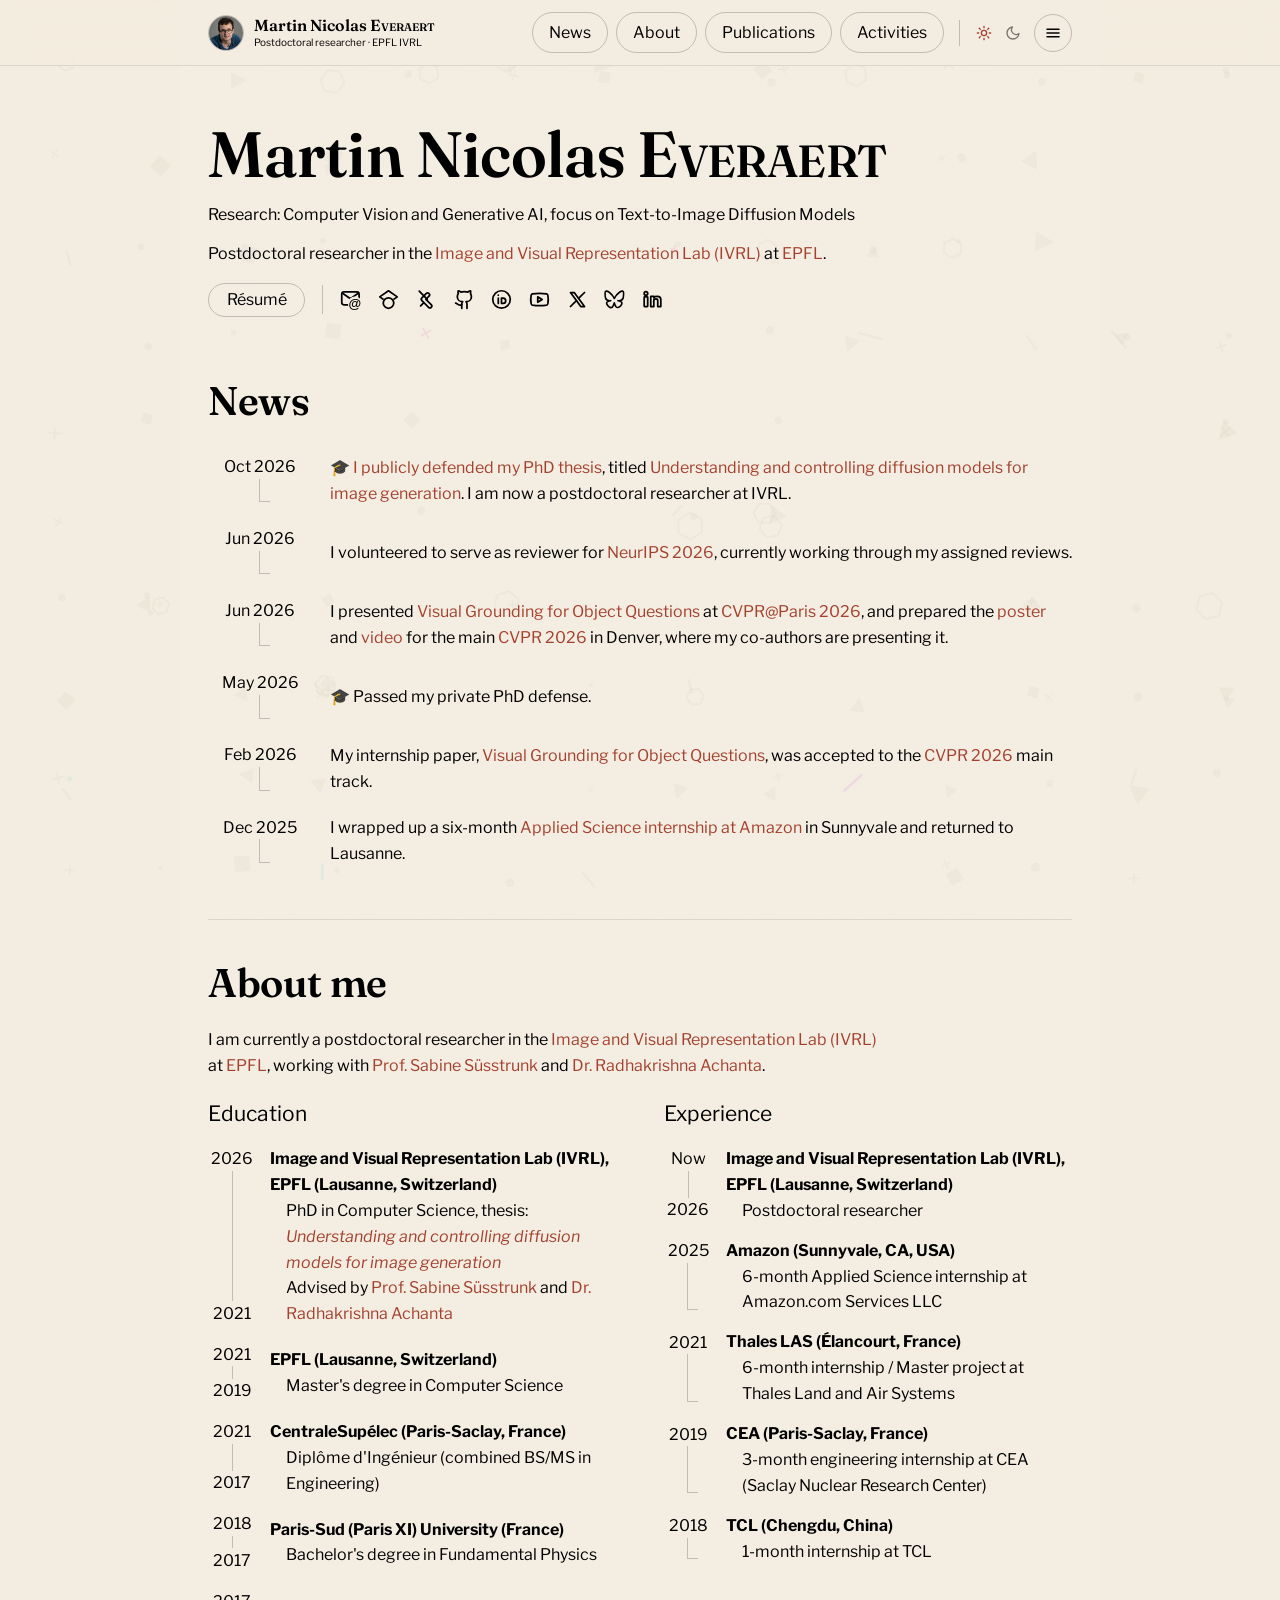
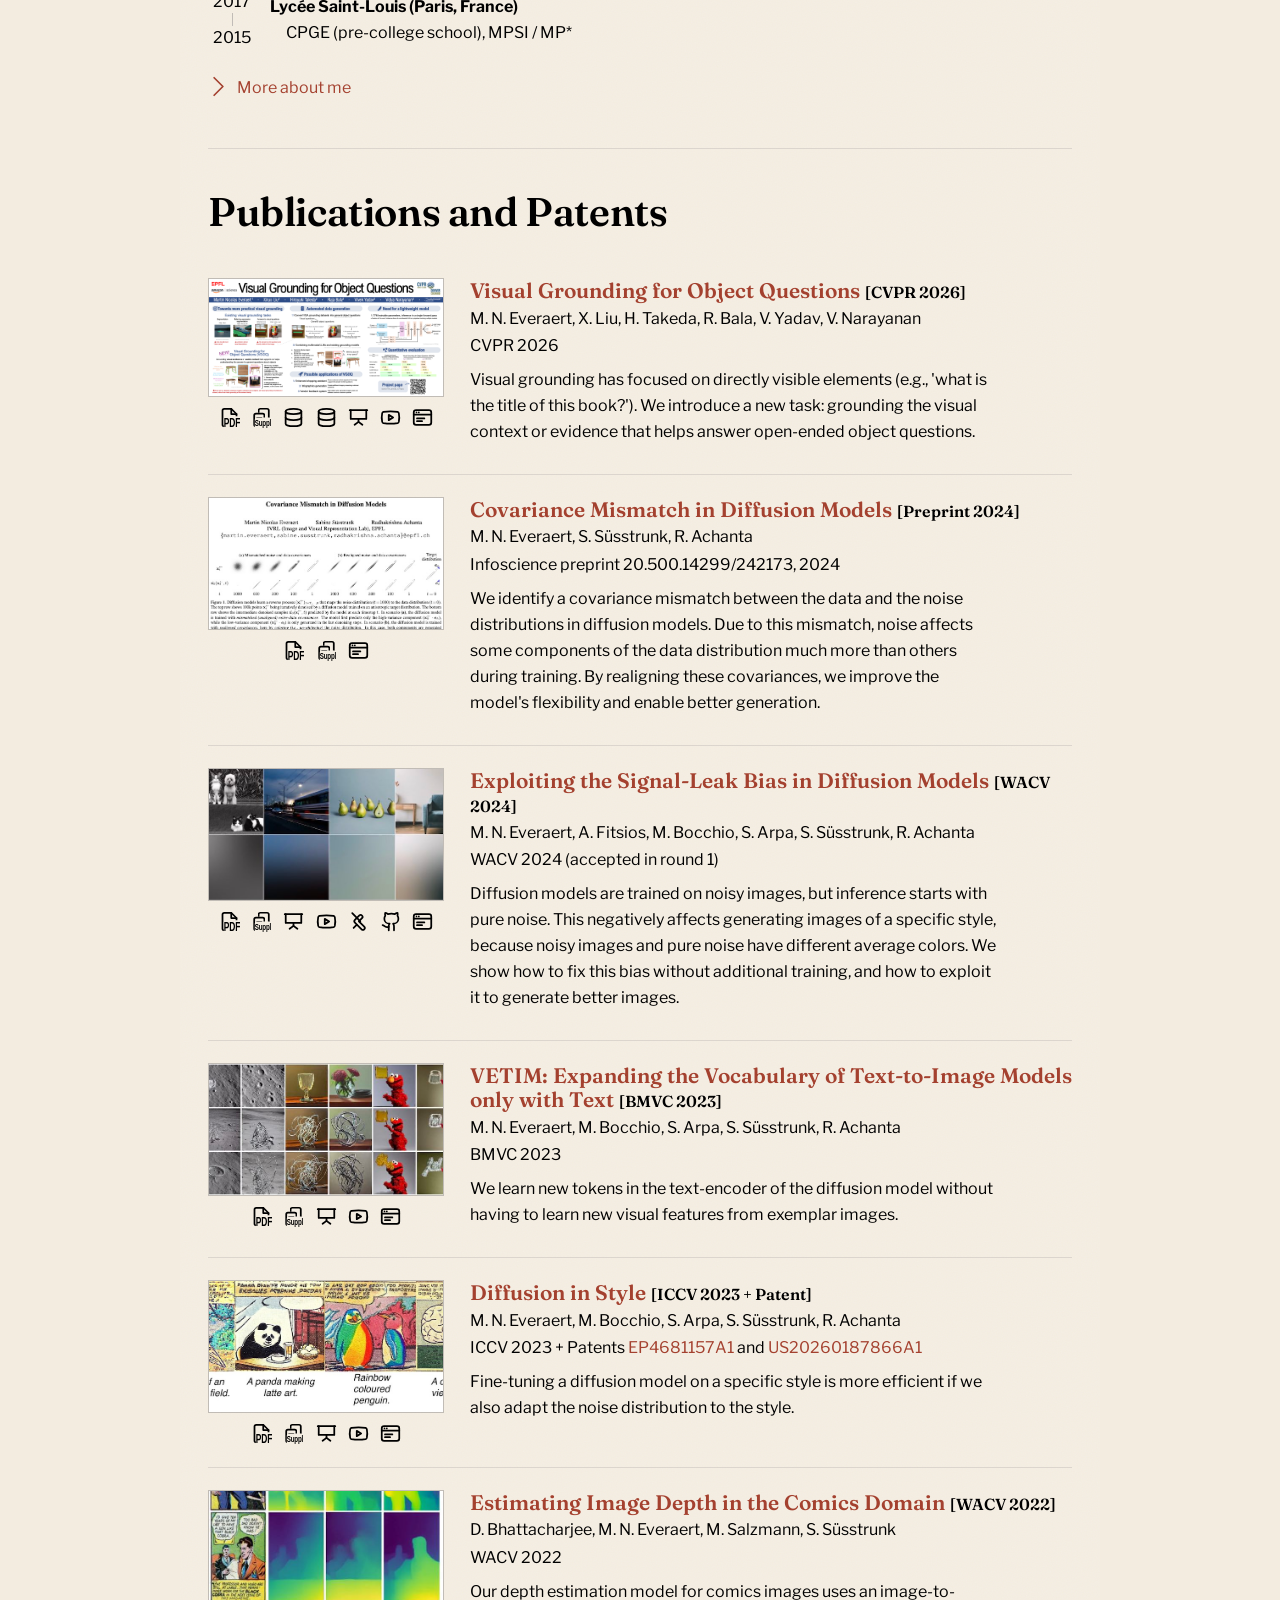
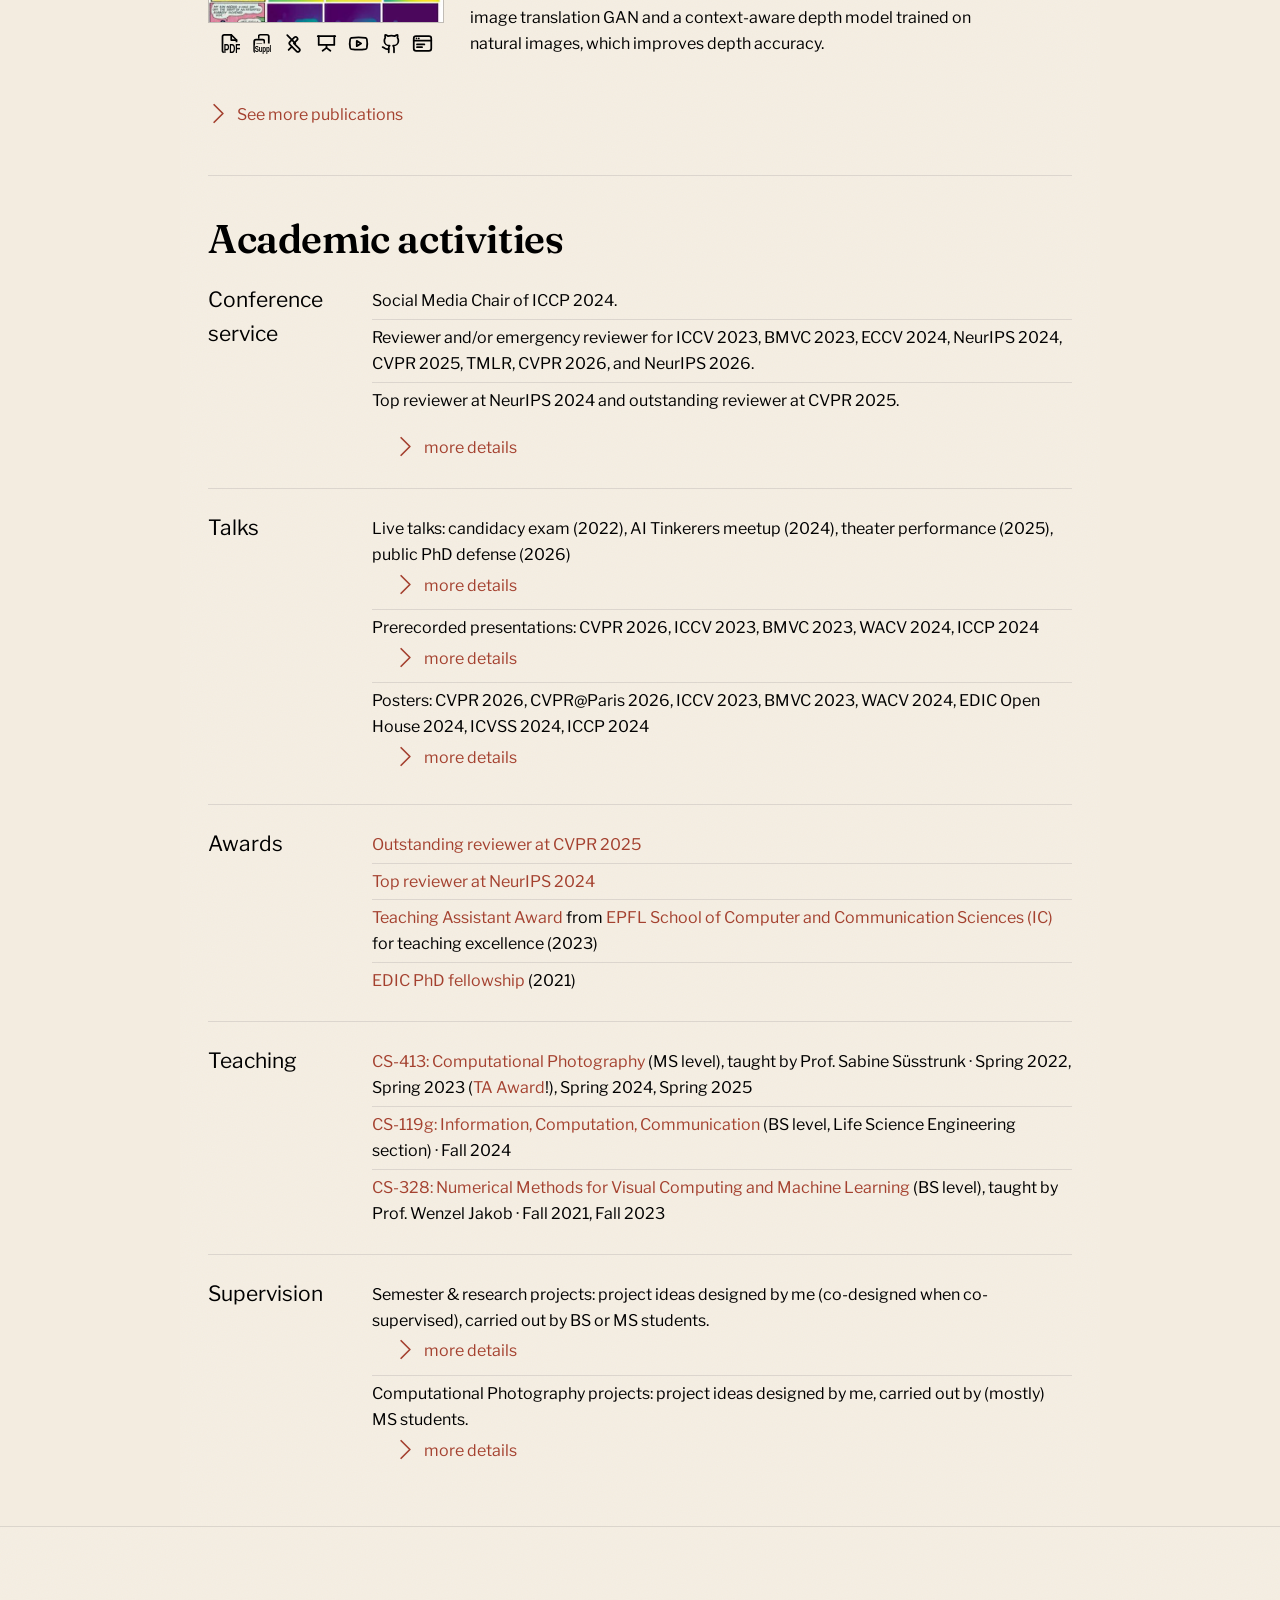
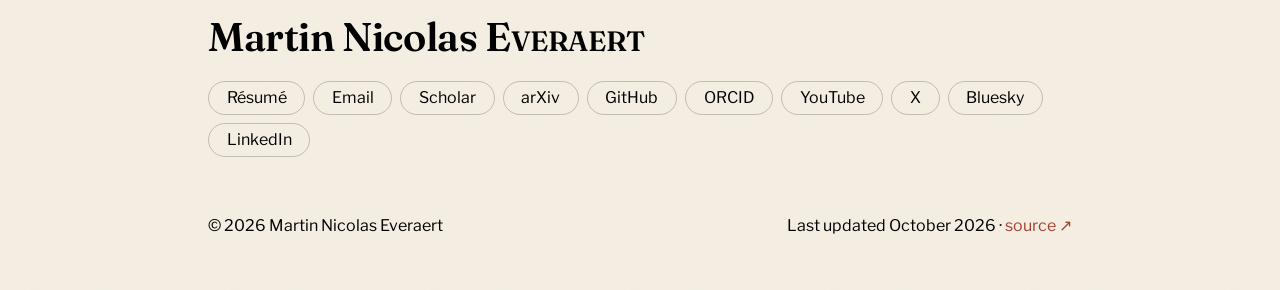
==== commit 11d3b914: "dead links" ====
--- a/index.html
+++ b/index.html
@@ -429,7 +429,7 @@
                             src="/images/d61f183ea03cba77a9c14042bc8a98db.jpg"
                             alt="VETIM"></a>
                     <div class="links">
-                        <a href="https://papers.bmvc2023.org/0016.pdf" title="PDF" aria-label="PDF"><i
+                        <a href="https://papers.bmvc2023.cvml.group/0016.pdf" title="PDF" aria-label="PDF"><i
                                 class="ci ci-pdf"></i></a>
                         <a href="https://web.archive.org/web/20250326024245/https://bmvc2022.mpi-inf.mpg.de/BMVC2023/0016_supp.zip" title="Supplementary"
                             aria-label="Supplementary"><i class="ci ci-suppl"></i></a>
@@ -802,7 +802,7 @@
                 <div class="act-body">
                     <div class="record-list">
                         <div class="entry"><a
-                                href="https://edu.epfl.ch/coursebook/en/computational-photography-CS-413">CS-413:
+                                href="https://web.archive.org/web/20250712044607/https://edu.epfl.ch/coursebook/en/computational-photography-CS-413">CS-413:
                                     Computational Photography</a> (MS level), taught by Prof. Sabine Süsstrunk
                             <span class="meta">· Spring 2022, Spring 2023 (<a
                                     href="https://x.com/EveraertMartin/status/1740833896349282614">TA Award</a>!),
@@ -813,7 +813,7 @@
                                     Information, Computation, Communication</a> (BS level, Life Science
                             Engineering section) <span class="meta">· Fall 2024</span>
                         </div>
-                        <div class="entry"><a href="https://rgl.epfl.ch/courses/NMVC21">CS-328: Numerical Methods
+                        <div class="entry"><a href="https://web.archive.org/web/20250512045943/https://rgl.epfl.ch/courses/NMVC21">CS-328: Numerical Methods
                                     for Visual Computing and Machine Learning</a> (BS level), taught by Prof.
                             Wenzel Jakob <span class="meta">· Fall 2021, Fall 2023</span>
                         </div>
--- a/styles.css
+++ b/styles.css
@@ -11,6 +11,7 @@
   --fs-base:1rem;
   --fs-large:1.3125rem;
   --fs-display-lg:clamp(40px,5.8vw,64px);
+  --grain:url("data:image/svg+xml,%3Csvg xmlns='http://www.w3.org/2000/svg' width='200' height='200'%3E%3Cfilter id='g'%3E%3CfeTurbulence type='fractalNoise' baseFrequency='0.8' numOctaves='2' stitchTiles='stitch'/%3E%3C/filter%3E%3Crect width='100%25' height='100%25' filter='url(%23g)'/%3E%3C/svg%3E");
 }
 [data-theme="dark"]{
   --paper:#17120f;
@@ -32,7 +33,7 @@
   content:"";position:absolute;top:0;left:50%;transform:translateX(-50%);
   width:min(100%,920px);height:100%;z-index:-1;pointer-events:none;
   opacity:.5;mix-blend-mode:soft-light;background-size:200px 200px;background-position:center top;
-  background-image:url("data:image/svg+xml,%3Csvg xmlns='http://www.w3.org/2000/svg' width='200' height='200'%3E%3Cfilter id='g'%3E%3CfeTurbulence type='fractalNoise' baseFrequency='0.8' numOctaves='2' stitchTiles='stitch'/%3E%3C/filter%3E%3Crect width='100%25' height='100%25' filter='url(%23g)'/%3E%3C/svg%3E");
+  background-image:var(--grain);
 }
 [data-theme="dark"] body::before{opacity:.32}
 ::selection{background:var(--accent);color:var(--paper)}
@@ -124,10 +125,10 @@
 h2{font-family:var(--serif);font-weight:600;font-size:2.5rem;line-height:1.1;letter-spacing:-.01em;margin:0 0 22px;color:var(--ink)}
 h2 em{font-style:normal;color:inherit}
 
-.news .item{display:grid;grid-template-columns:104px 1fr;gap:18px;padding:9px 0}
-.news .date{font-size:var(--fs-base);color:var(--ink);font-weight:400;font-variant-numeric:tabular-nums;padding-top:2px;
-  display:flex;flex-direction:column;align-items:center;justify-self:start}
-.news .date::after{content:"";flex:1;min-height:1.42em;width:.6em;margin:.2em 0 0 .6em;border-left:1px solid var(--rule-strong);border-bottom:1px solid var(--rule-strong)}
+.news .item{display:grid;grid-template-columns:104px 1fr;gap:18px;padding:9px 0;align-items:center}
+.news .date{align-self:stretch;font-size:var(--fs-base);color:var(--ink);font-weight:400;font-variant-numeric:tabular-nums;line-height:1.08;padding-top:.28em;padding-bottom:.34em;
+  display:flex;flex-direction:column;align-items:center}
+.news .date::after{content:"";flex:1;min-height:1.42em;width:.6em;margin:.2em 0 0 calc(.6em - 1px);border-left:1px solid var(--rule-strong);border-bottom:1px solid var(--rule-strong)}
 .news .item p{margin:0}
 @media(max-width:560px){.news .item{grid-template-columns:80px 1fr;gap:12px}}
 
@@ -163,12 +164,12 @@
 .about-p{color:var(--ink);max-width:62ch;margin:0 0 30px}
 .cv-cols{display:grid;grid-template-columns:1fr 1fr;gap:30px 48px}
 .cv-cols h3{font-family:var(--sans);font-style:normal;font-weight:400;font-size:var(--fs-large);color:var(--ink);margin:0 0 8px}
-.cv-row{display:grid;grid-template-columns:48px 1fr;gap:14px;padding:7px 0;font-size:var(--fs-base)}
-.cv-row .cv-year{display:flex;flex-direction:column;align-items:center;justify-content:space-between;line-height:1.08;padding-top:.28em;padding-bottom:.34em;
+.cv-row{display:grid;grid-template-columns:48px 1fr;gap:14px;padding:7px 0;align-items:center;font-size:var(--fs-base)}
+.cv-row .cv-year{display:flex;flex-direction:column;align-self:stretch;align-items:center;justify-content:space-between;line-height:1.08;padding-top:.28em;padding-bottom:.34em;
   color:var(--ink);font-weight:400;font-variant-numeric:tabular-nums;white-space:nowrap}
 .cv-row .cv-year .yr-from{flex:1;display:flex;flex-direction:column;align-items:center}
-.cv-row .cv-year .yr-from::before{content:"";flex:1;min-height:.8em;width:1px;margin:.2em 0;background:var(--rule-strong)}
-.cv-row .cv-year:not(:has(.yr-from))::after{content:"";flex:1;min-height:.8em;width:.6em;margin:.2em 0 0 .6em;border-left:1px solid var(--rule-strong);border-bottom:1px solid var(--rule-strong)}
+.cv-row .cv-year .yr-from::before{content:"";flex:1;min-height:.8em;width:0;margin:.2em 0;border-left:1px solid var(--rule-strong)}
+.cv-row .cv-year:not(:has(.yr-from))::after{content:"";flex:1;min-height:.8em;width:.6em;margin:.2em 0 0 calc(.6em - 1px);border-left:1px solid var(--rule-strong);border-bottom:1px solid var(--rule-strong)}
 .cv-row .cv-detail{color:var(--ink);padding-left:1em}
 .cv-row .cv-detail strong{color:var(--ink);display:block;margin-left:-1em}
 .cv-row .cv-detail strong+br{display:none}
@@ -192,15 +193,17 @@
 .record-list .entry em{font-style:normal;color:var(--ink)}
 .record-list .meta{color:var(--ink)}
 
-footer{color:var(--ink);padding:42px 0 clamp(34px,4vw,56px);position:relative;z-index:2;margin-top:10px}
-footer .wrap::before{content:"";position:absolute;left:28px;right:28px;top:-42px;border-top:1px solid var(--rule)}
-footer .fname{font-family:var(--serif);font-weight:600;font-size:var(--fs-large);line-height:1.16;color:var(--ink)}
+footer{color:var(--ink);background:var(--paper);border-top:1px solid var(--rule);padding:clamp(50px,7vw,88px) 0 clamp(34px,4vw,56px);position:relative;z-index:0;margin-top:10px;overflow:hidden}
+footer::after{content:"";position:absolute;inset:0;z-index:0;pointer-events:none;opacity:.5;mix-blend-mode:soft-light;background-size:200px 200px;background-image:var(--grain)}
+[data-theme="dark"] footer::after{opacity:.32}
+footer .wrap{z-index:1}
+footer .fname{font-family:var(--serif);font-weight:600;font-size:2.5rem;line-height:1.1;letter-spacing:-.01em;color:var(--ink)}
 footer .fname .smallcaps{font-style:normal;font-variant-caps:small-caps}
-footer .frow{display:flex;justify-content:space-between;align-items:flex-end;flex-wrap:wrap;gap:18px 32px;margin-top:16px}
+footer .frow{display:flex;justify-content:space-between;align-items:flex-end;flex-wrap:wrap;gap:18px 32px;margin-top:22px}
 footer .flinks{display:flex;flex-wrap:wrap;gap:8px}
 footer .flinks a{display:inline-flex;align-items:center;gap:.5rem;padding:.5rem 1.1rem;border-radius:999px;background:none;color:var(--ink);border:1.5px solid var(--rule-strong);font-weight:400;font-size:var(--fs-base);line-height:1;transition:color .2s,border-color .2s}
 footer .flinks a:hover{color:var(--accent);border-color:var(--accent)}
-footer .colophon{margin-top:32px;padding-top:18px;border-top:1px solid var(--rule);display:flex;justify-content:space-between;gap:14px 28px;flex-wrap:wrap;font-family:var(--sans);font-size:var(--fs-base);color:var(--ink)}
+footer .colophon{margin-top:38px;padding-top:18px;display:flex;justify-content:space-between;gap:14px 28px;flex-wrap:wrap;font-family:var(--sans);font-size:var(--fs-base);color:var(--ink)}
 footer .colophon em{font-style:normal;color:var(--ink)}
 footer .colophon a{color:var(--accent);border-bottom:1px solid transparent;transition:border-color .2s}
 footer .colophon a:hover{color:var(--accent);border-bottom-color:var(--accent)}
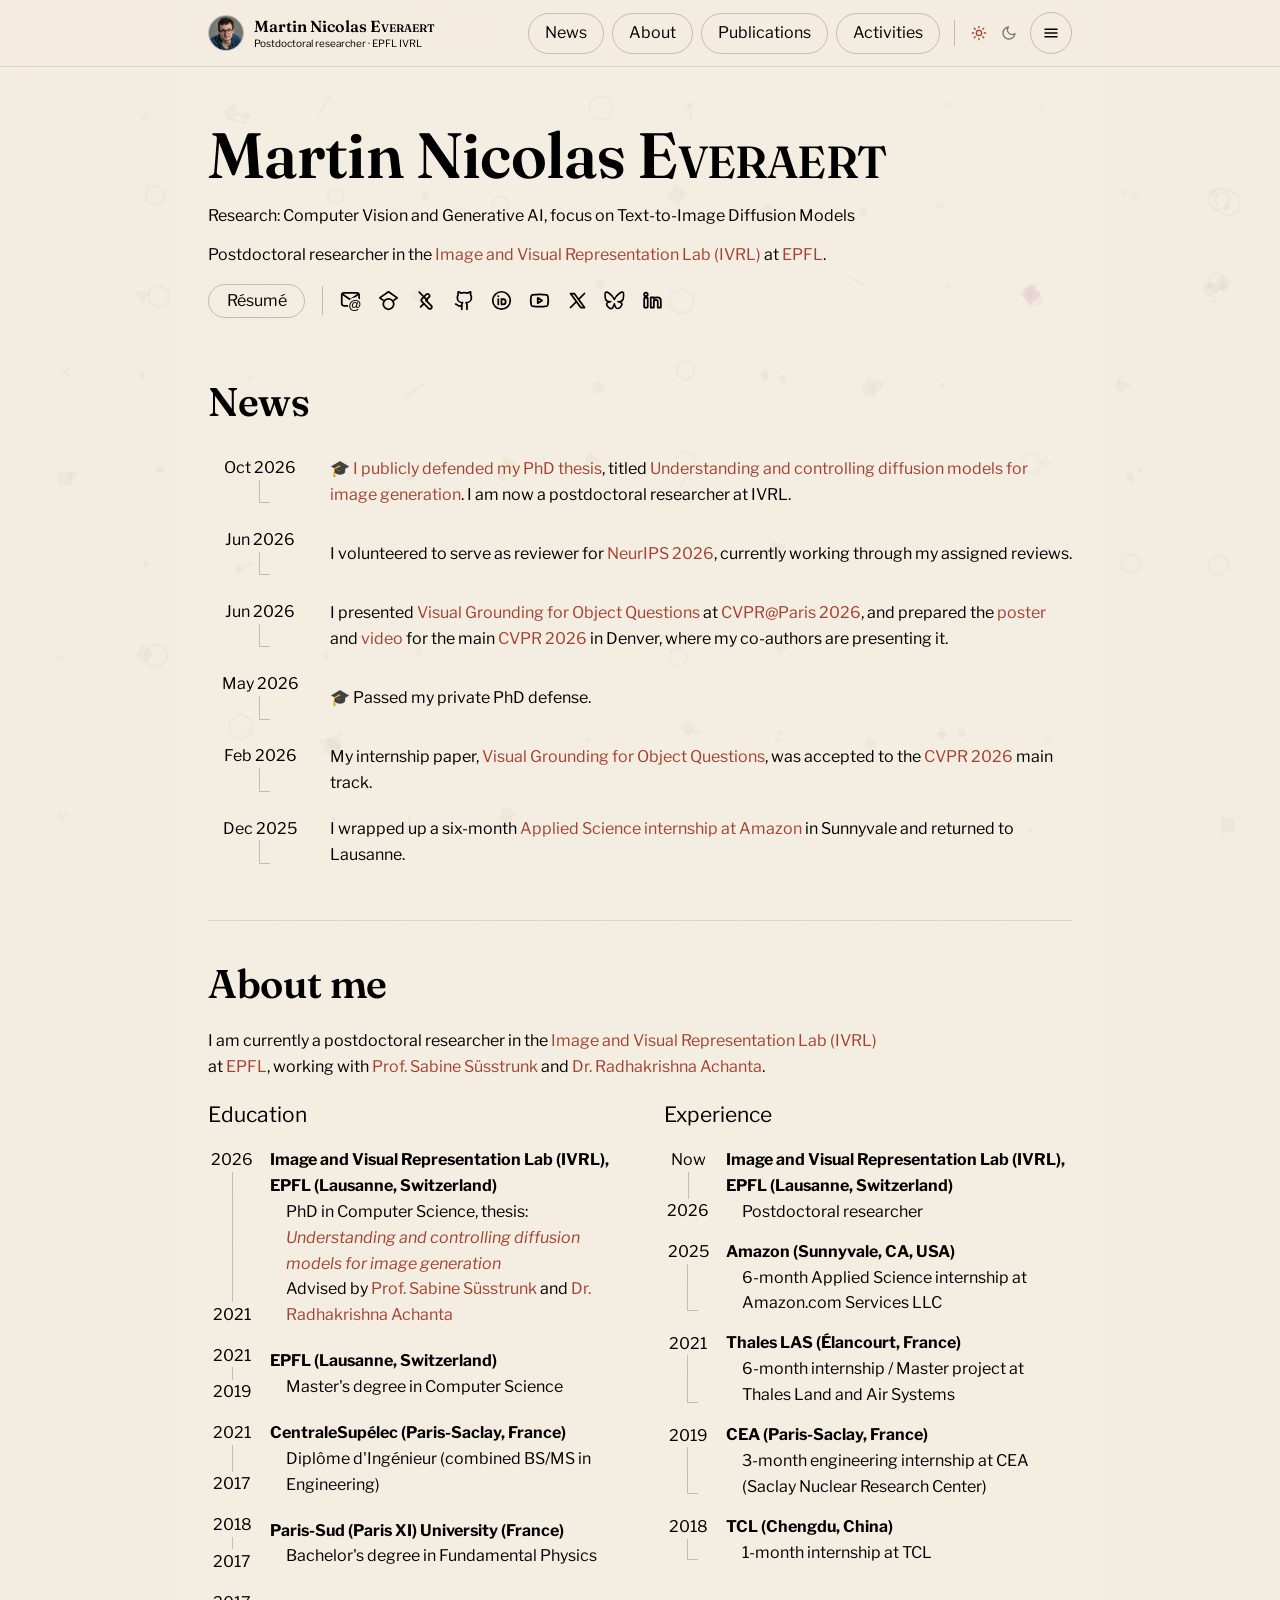
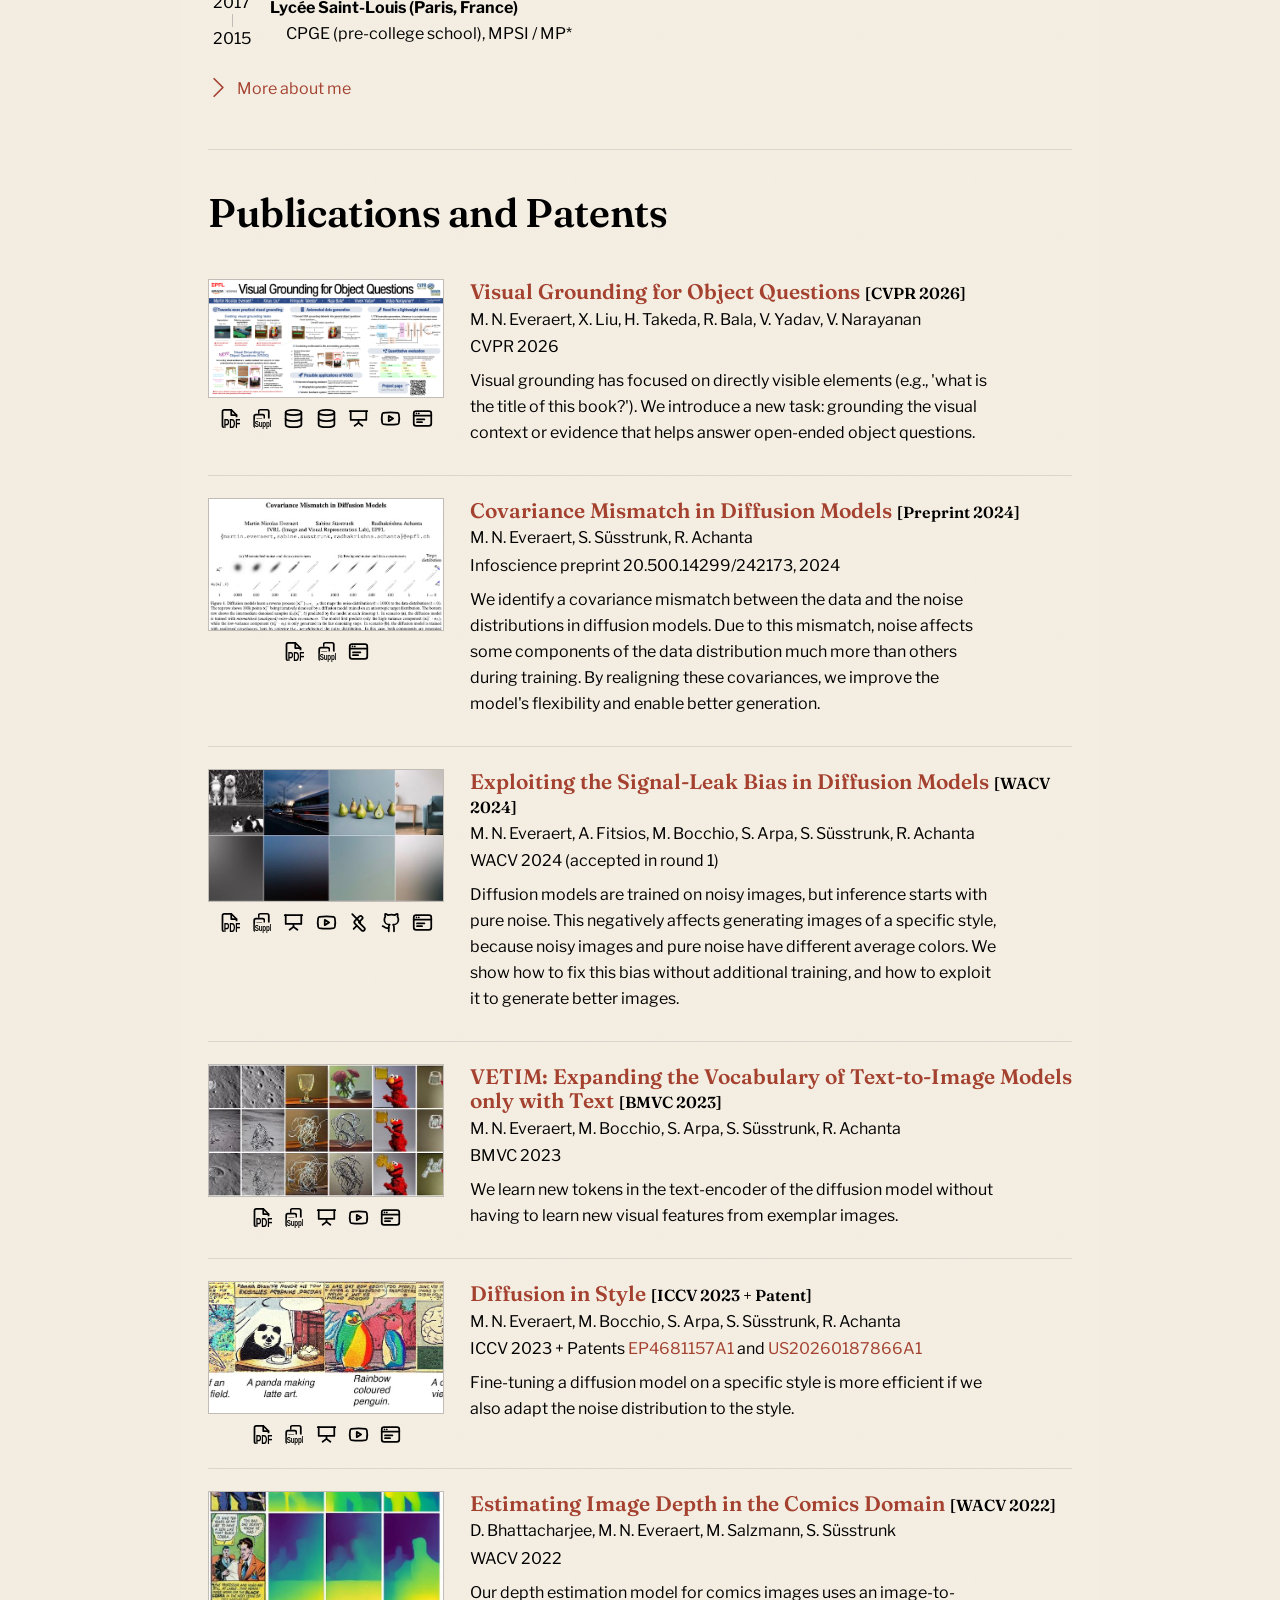
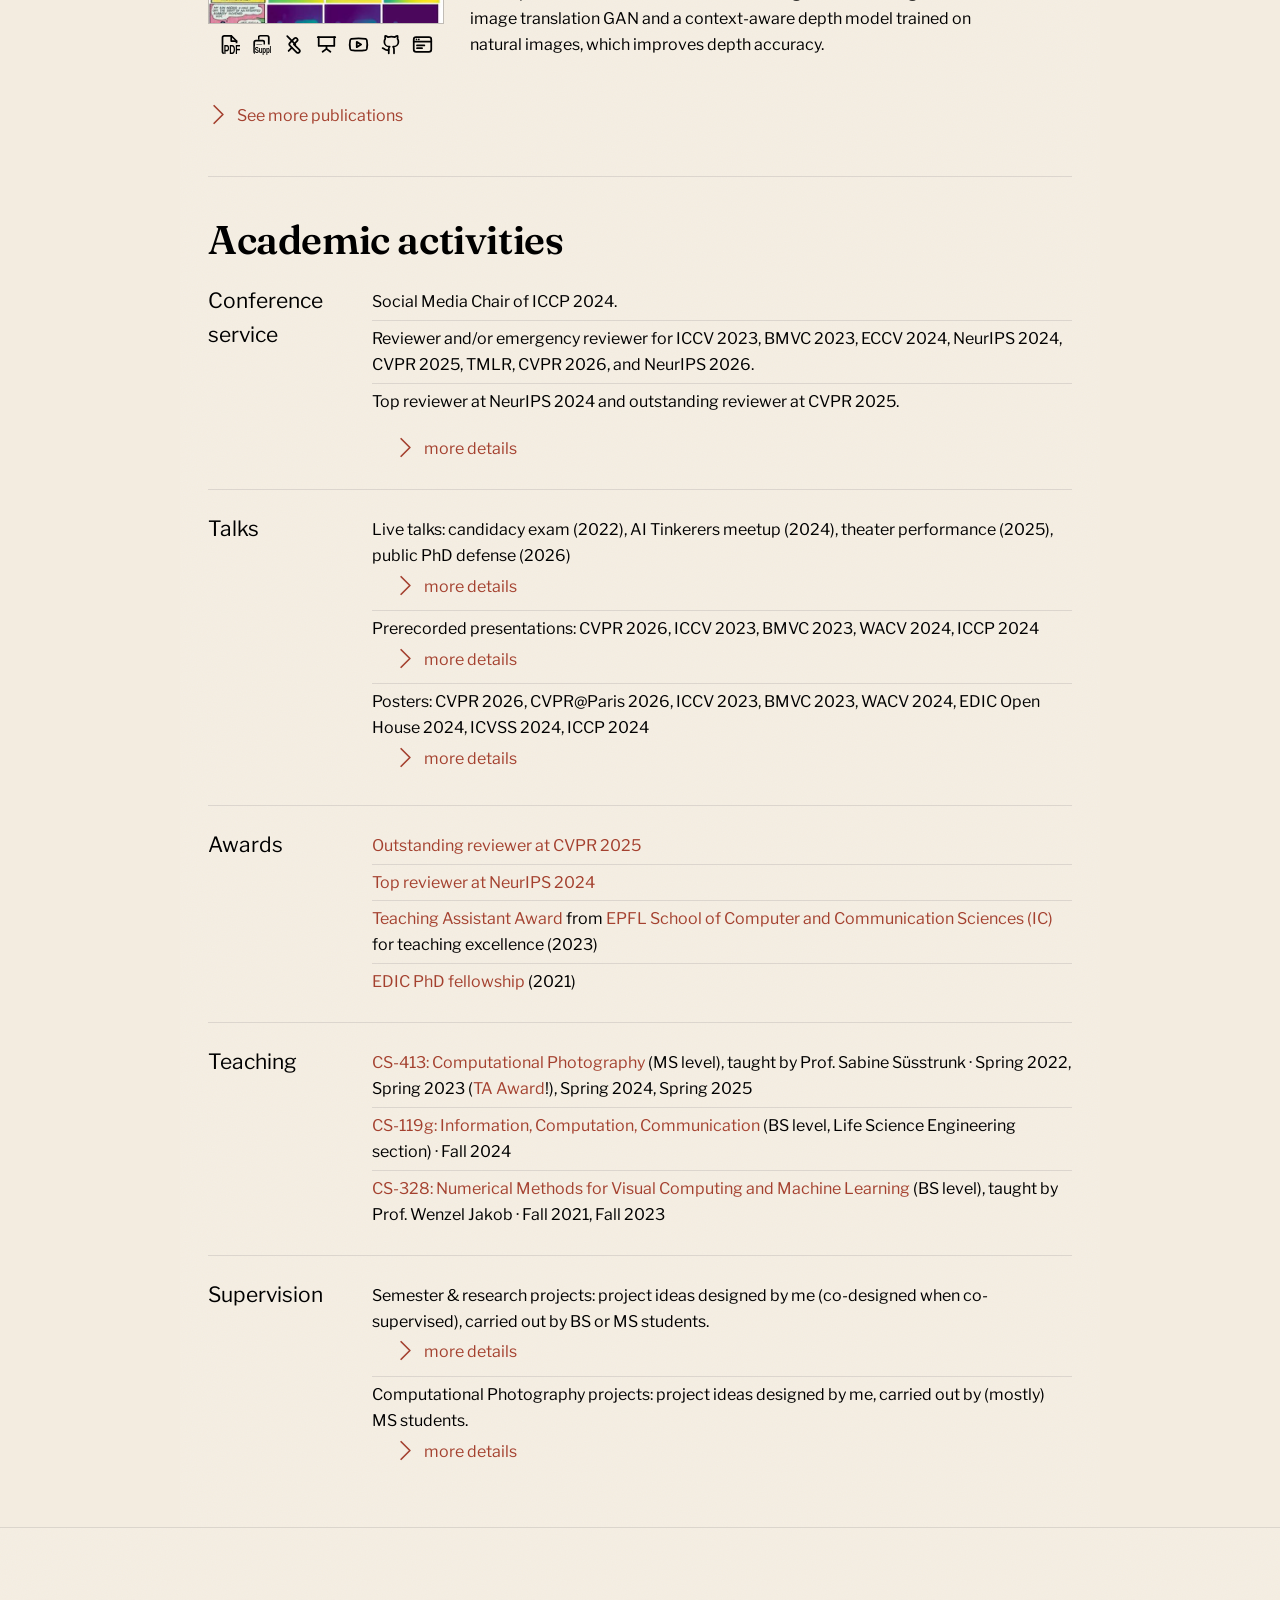
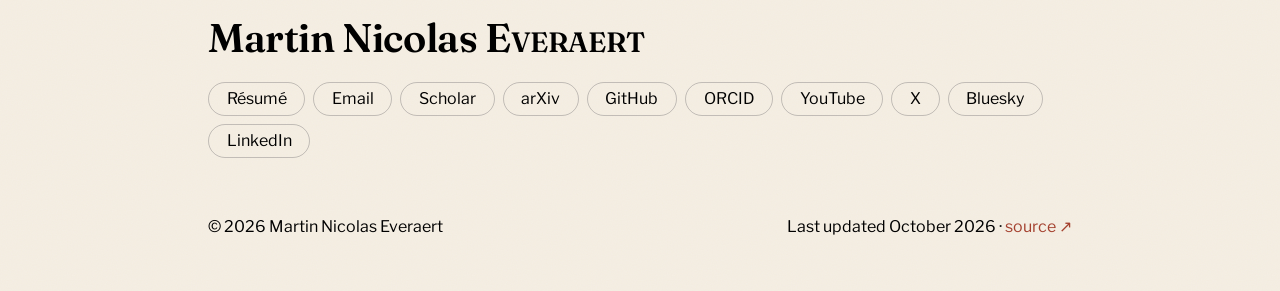
==== commit f13460cb: "minor" ====
--- a/index.html
+++ b/index.html
@@ -3,6 +3,7 @@
 
 <head>
     <meta charset="UTF-8">
+    <script>try{var t=localStorage.getItem('theme')}catch(e){}if(t==='dark'||(!t&&matchMedia('(prefers-color-scheme: dark)').matches))document.documentElement.setAttribute('data-theme','dark')</script>
     <!-- begin SEO -->
     <meta property="og:locale" content="en-US">
     <meta property="og:site_name" content="Martin Nicolas Everaert">
@@ -56,10 +57,7 @@
                     "Generative Models",
                     "Natural Language Processing"
                 ],
-                "image" : [
-                    "https://martin-ev.github.io/images/avatar.jpg",
-                    "https://people.epfl.ch/private/common/photos/links/307534.jpg"
-                ],
+                "image" : "https://martin-ev.github.io/images/avatar.jpg",
                 "additionalName" : ["Martin N. Everaert", "Martin Everaert"],
                 "alumniOf" : [{
                     "@type" : "EducationalOrganization",
@@ -90,7 +88,7 @@
     <link rel="preconnect" href="https://fonts.googleapis.com">
     <link rel="preconnect" href="https://fonts.gstatic.com" crossorigin>
     <link
-        href="https://fonts.googleapis.com/css2?family=Fraunces:opsz,wght@9..144,400;9..144,600&family=Libre+Franklin:ital,wght@0,400;0,600;1,400&display=swap"
+        href="https://fonts.googleapis.com/css2?family=Fraunces:opsz,wght@9..144,600&family=Libre+Franklin:ital,wght@0,400;0,600;1,400&display=swap"
         rel="stylesheet">
     <link rel="stylesheet" href="styles.css">
     <link rel="stylesheet" href="icons.css">
--- a/styles.css
+++ b/styles.css
@@ -69,7 +69,7 @@
 .theme-toggle .ci{width:16px;height:16px}
 .bar-right{display:flex;align-items:center;gap:.5rem;position:relative}
 .hamburger{display:inline-flex;background:none;border:1.5px solid var(--rule-strong);border-radius:999px;
-  width:38px;height:38px;cursor:pointer;color:var(--ink);align-items:center;justify-content:center;transition:all .2s}
+  width:calc(2.46rem + 3px);height:calc(2.46rem + 3px);cursor:pointer;color:var(--ink);align-items:center;justify-content:center;transition:all .2s}
 .hamburger:hover{color:var(--accent);border-color:var(--accent)}
 .hamburger svg{width:18px;height:18px}
 .hamburger svg line{transform-box:view-box;transform-origin:center;
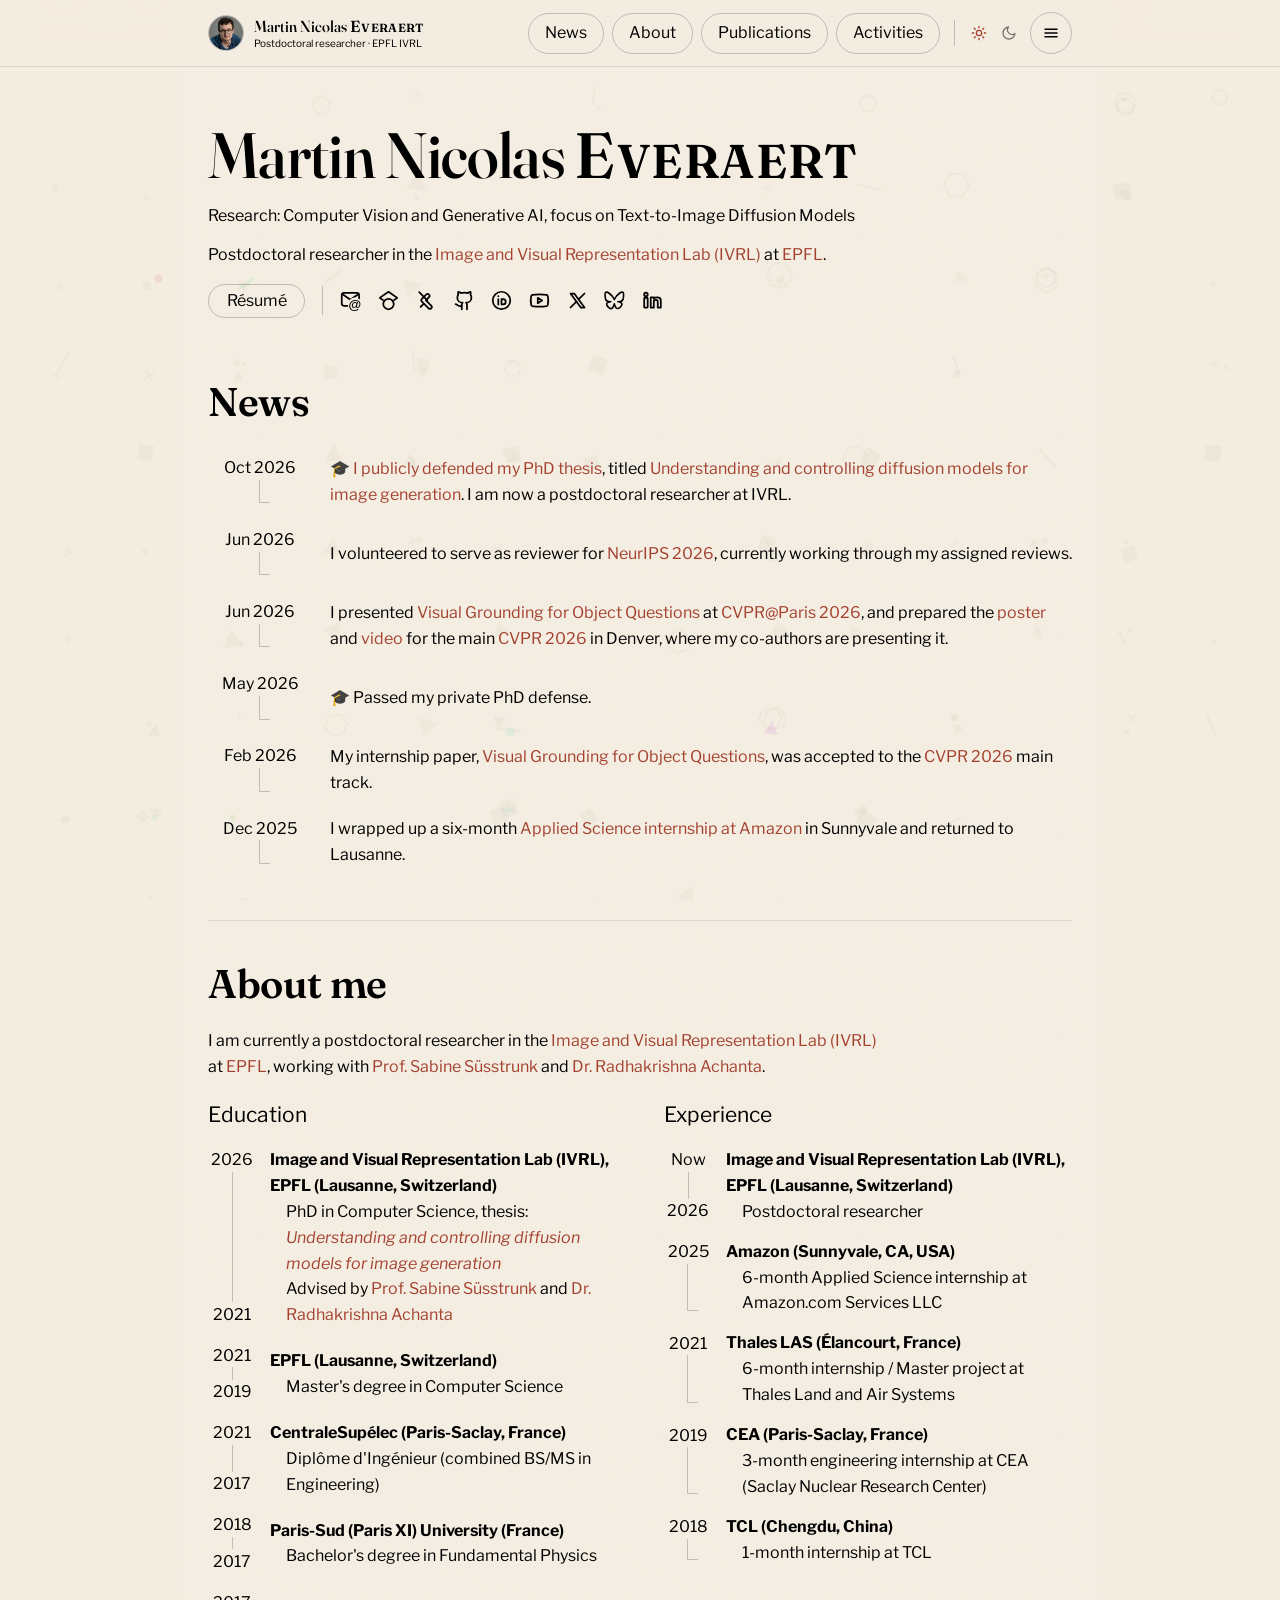
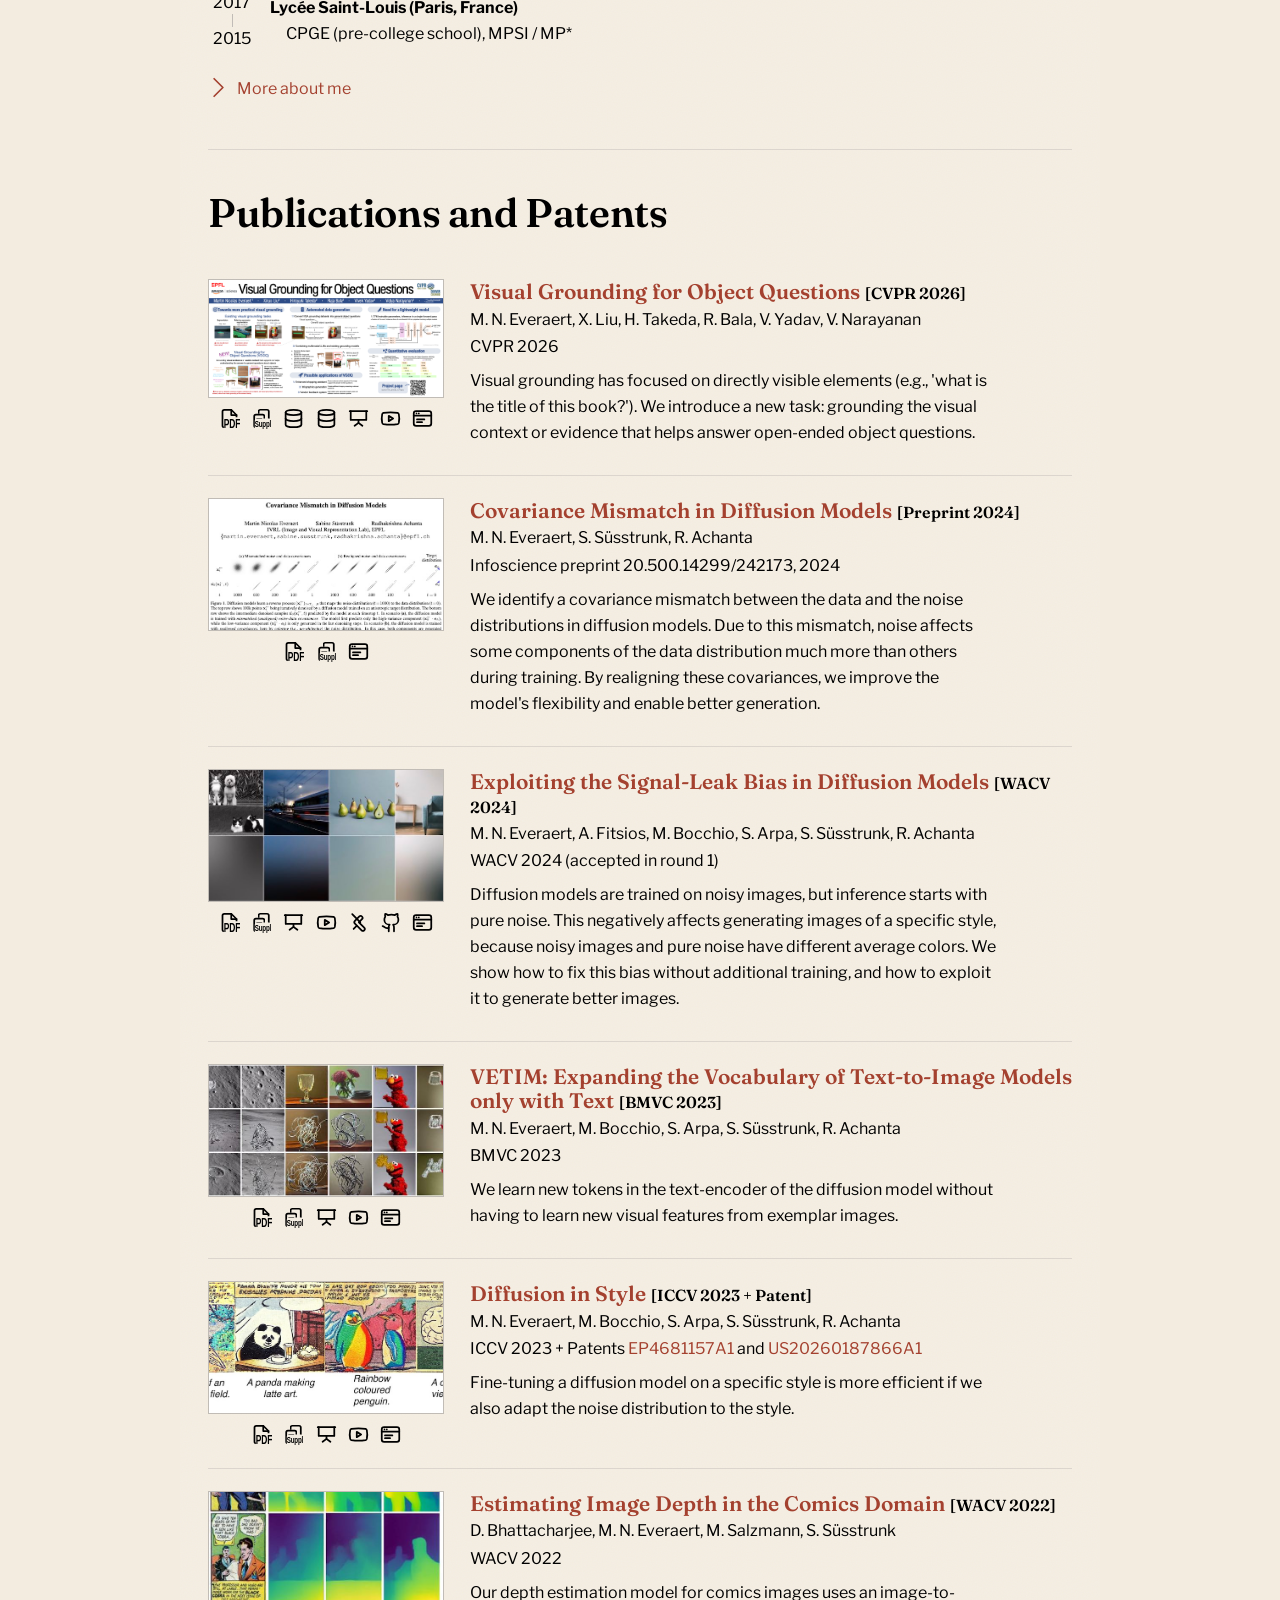
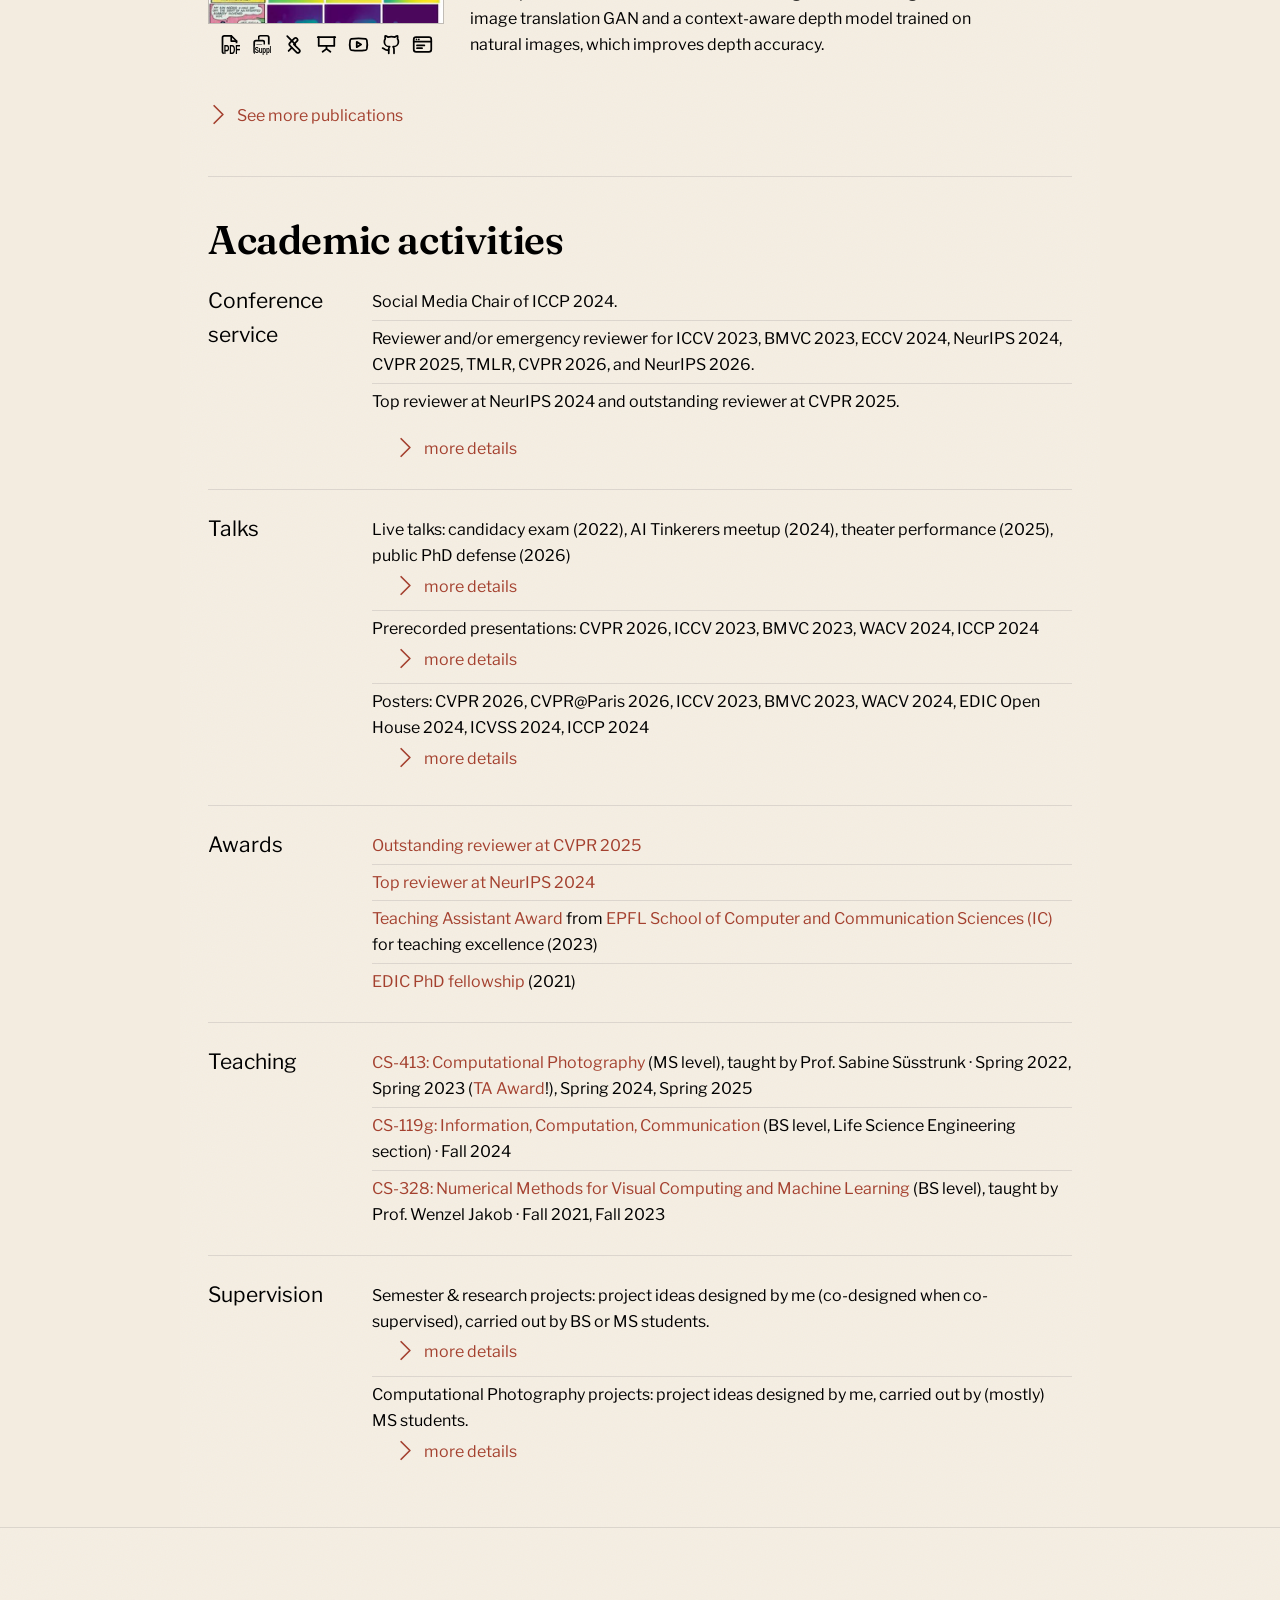
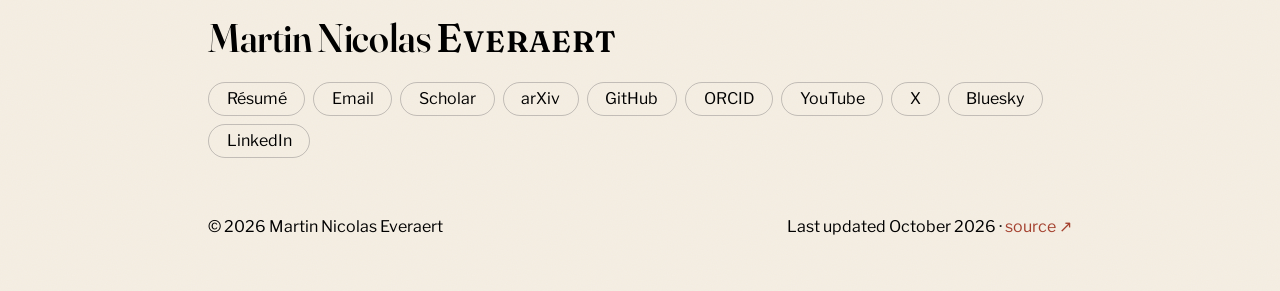
==== commit cf23baa3: "small caps" ====
--- a/index.html
+++ b/index.html
@@ -88,7 +88,7 @@
     <link rel="preconnect" href="https://fonts.googleapis.com">
     <link rel="preconnect" href="https://fonts.gstatic.com" crossorigin>
     <link
-        href="https://fonts.googleapis.com/css2?family=Fraunces:opsz,wght@9..144,600&family=Libre+Franklin:ital,wght@0,400;0,600;1,400&display=swap"
+        href="https://fonts.googleapis.com/css2?family=Fraunces:opsz,wght,WONK@9..144,530..630,0..1&family=Libre+Franklin:ital,wght@0,400;0,600;1,400&display=swap"
         rel="stylesheet">
     <link rel="stylesheet" href="styles.css">
     <link rel="stylesheet" href="icons.css">
--- a/styles.css
+++ b/styles.css
@@ -52,7 +52,6 @@
 .identity-photo{width:36px;height:36px;border-radius:50%;object-fit:cover;border:1px solid var(--rule-strong);flex:none}
 .identity-text{display:flex;flex-direction:column;line-height:1.12}
 .identity-name{font-family:var(--serif);font-weight:600;font-size:var(--fs-base);color:var(--ink);}
-.identity-name .smallcaps{font-variant-caps:small-caps}
 .identity-role{font-size:var(--fs-small);color:var(--ink);margin-top:2px}
 .identity:hover{color:var(--ink)}
 .nav-inline{display:flex;align-items:center;gap:.5rem}
@@ -100,7 +99,6 @@
 .intro{position:relative;z-index:2;padding:56px 0 6px;color:var(--ink)}
 .intro > div{max-width:680px}
 .intro h1{font-family:var(--serif);font-weight:600;font-size:var(--fs-display-lg);line-height:1;letter-spacing:-.01em;margin:0 0 18px;color:var(--ink)}
-.intro h1 .smallcaps{font-style:normal;font-variant-caps:small-caps}
 .intro .role{font-family:var(--sans);font-style:normal;font-size:var(--fs-base);line-height:1.4;color:var(--ink);margin:0 0 14px}
 .intro p{margin:0 0 14px;color:var(--ink)}
 .intro a.inline-link{color:var(--accent);border-bottom:1px solid transparent;transition:border-color .2s}
@@ -198,7 +196,6 @@
 [data-theme="dark"] footer::after{opacity:.32}
 footer .wrap{z-index:1}
 footer .fname{font-family:var(--serif);font-weight:600;font-size:2.5rem;line-height:1.1;letter-spacing:-.01em;color:var(--ink)}
-footer .fname .smallcaps{font-style:normal;font-variant-caps:small-caps}
 footer .frow{display:flex;justify-content:space-between;align-items:flex-end;flex-wrap:wrap;gap:18px 32px;margin-top:22px}
 footer .flinks{display:flex;flex-wrap:wrap;gap:8px}
 footer .flinks a{display:inline-flex;align-items:center;gap:.5rem;padding:.5rem 1.1rem;border-radius:999px;background:none;color:var(--ink);border:1.5px solid var(--rule-strong);font-weight:400;font-size:var(--fs-base);line-height:1;transition:color .2s,border-color .2s}
@@ -208,6 +205,12 @@
 footer .colophon a{color:var(--accent);border-bottom:1px solid transparent;transition:border-color .2s}
 footer .colophon a:hover{color:var(--accent);border-bottom-color:var(--accent)}
 
+/* name: given names light, high-contrast and wonky; surname in hand-drawn small caps
+   (Fraunces has none), heavier than the capital so the strokes match */
+.intro h1,.identity-name,footer .fname{font-weight:530;font-variation-settings:'opsz' 144,'WONK' 1}
+.smallcaps{display:inline-block;text-transform:uppercase;font-size:.74em;font-weight:630;letter-spacing:.03em;font-variation-settings:'WONK' 0}
+.smallcaps::first-letter{font-size:1.3514em;font-weight:560}
+
 /* 404 page */
 .notfound{text-align:center;padding:clamp(64px,14vh,140px) 0}
 .notfound .nf-code{font-family:var(--serif);font-weight:600;line-height:.9;margin:0;
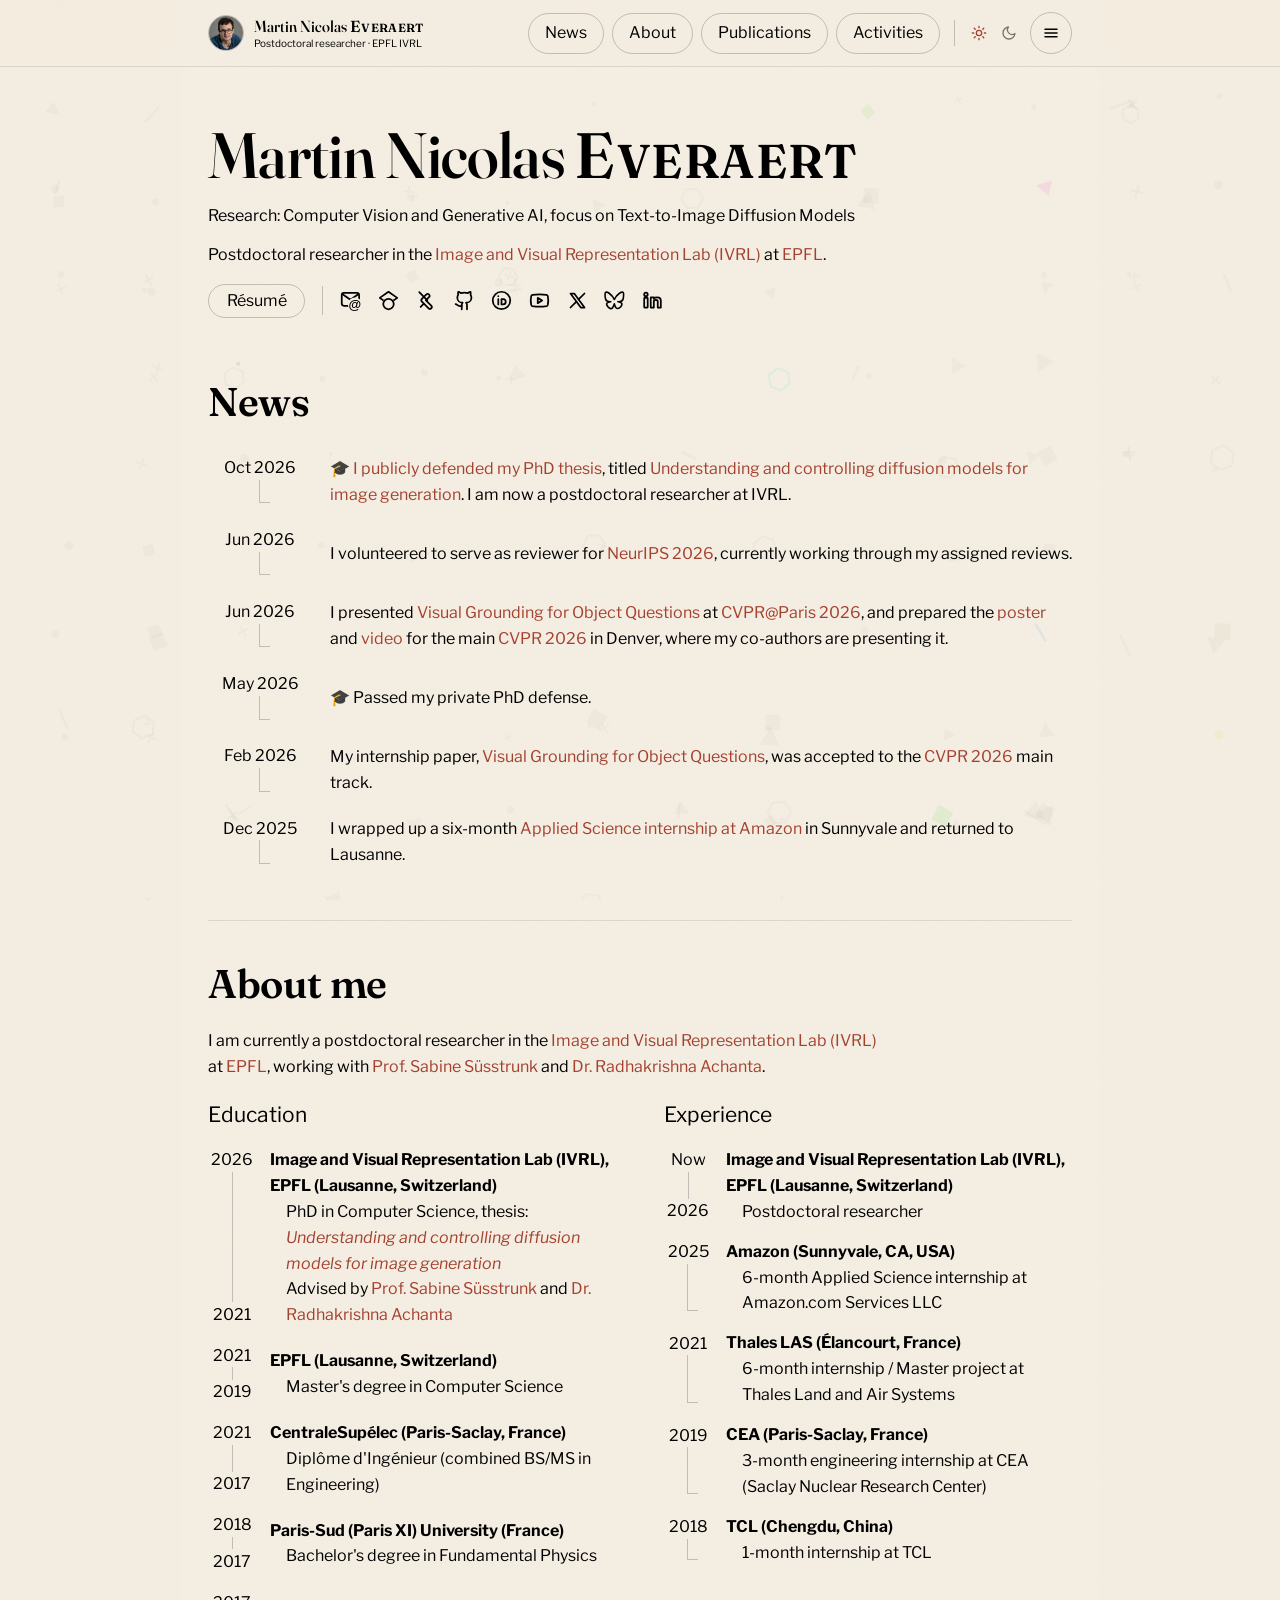
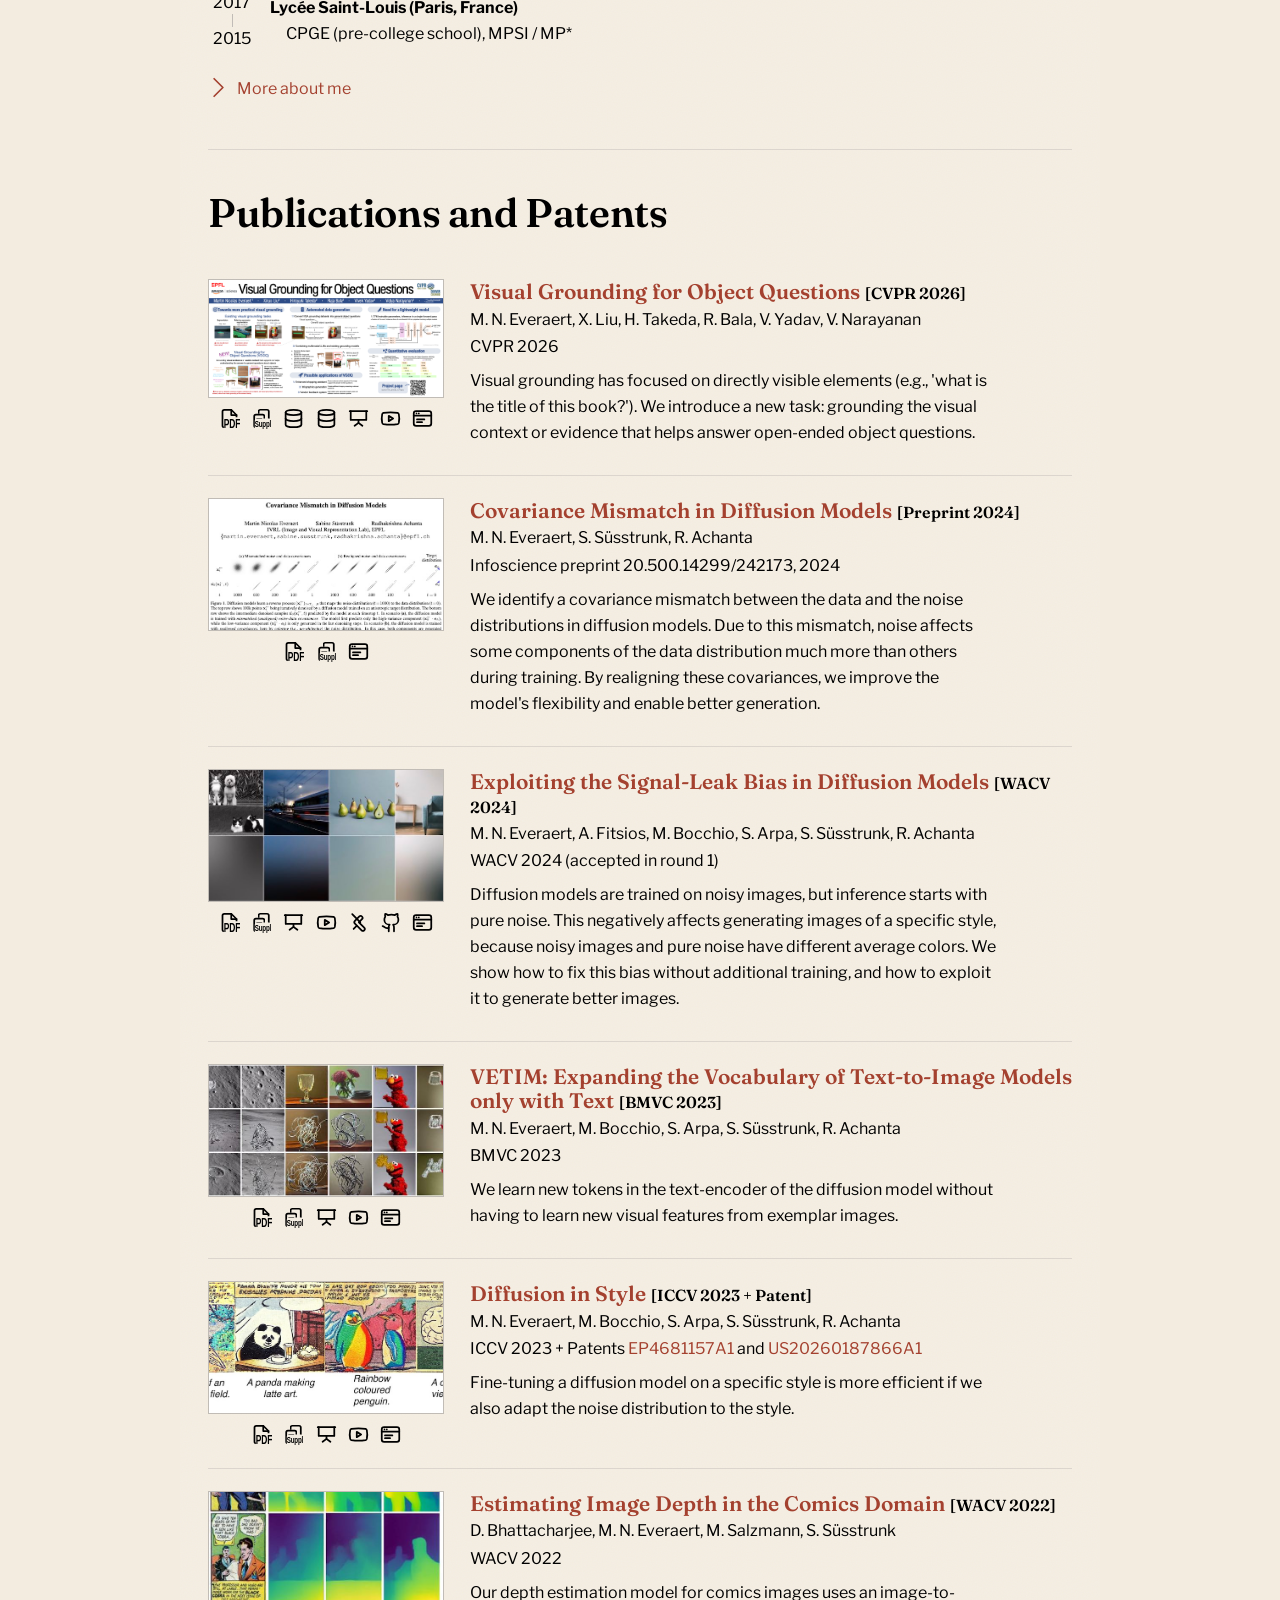
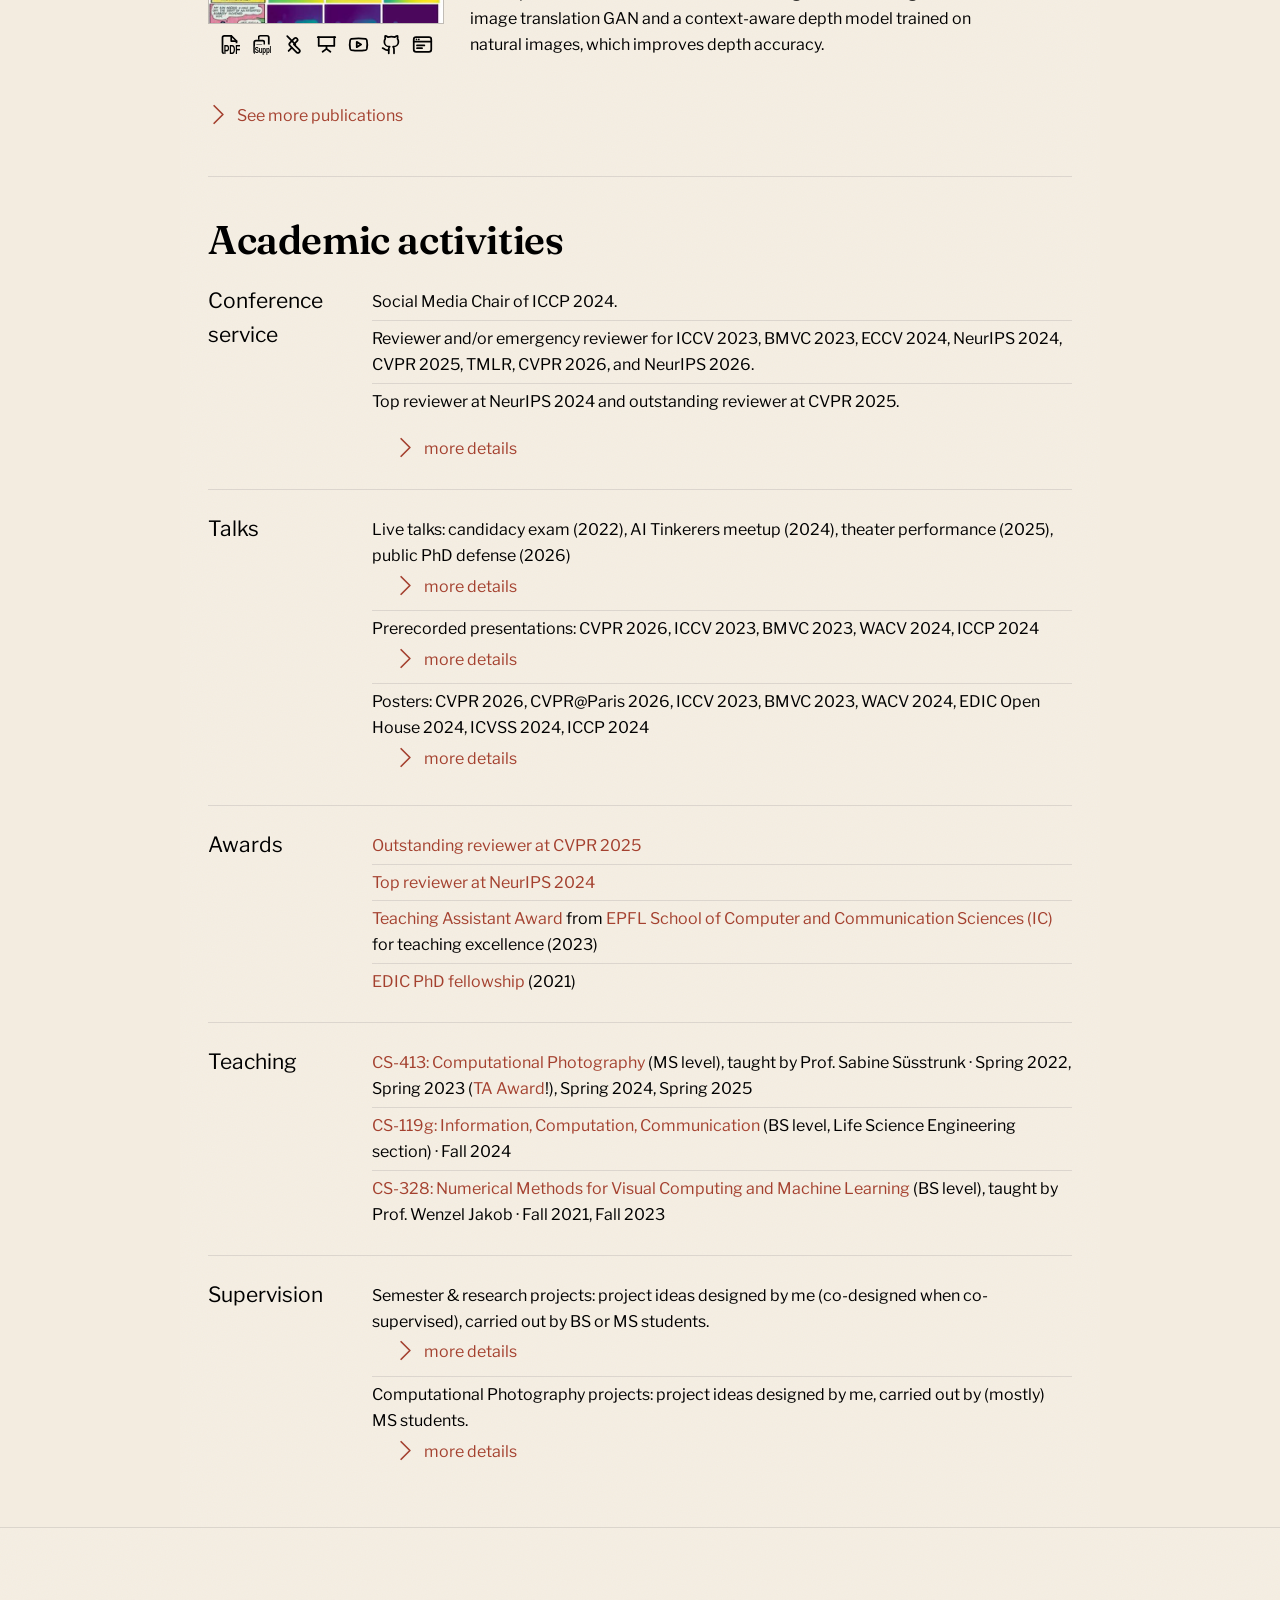
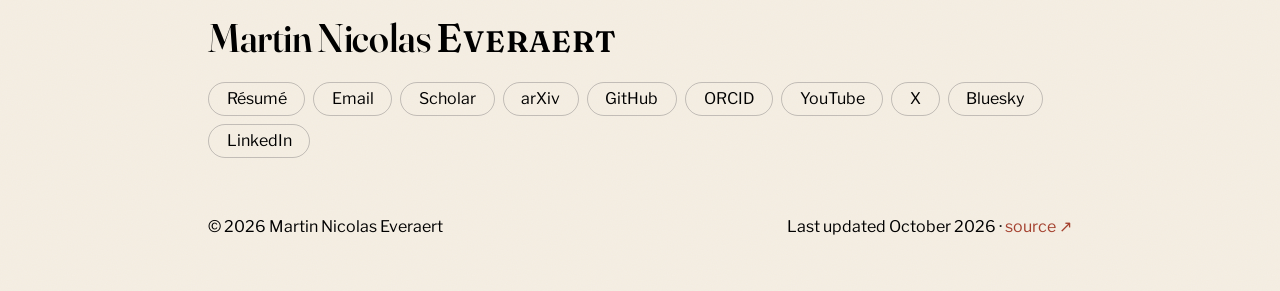
==== commit bc05f100: "Dr" ====
--- a/index.html
+++ b/index.html
@@ -25,6 +25,7 @@
                 "name" : "Martin Nicolas Everaert",
                 "familyName" : "Everaert",
                 "givenName":  "Martin Nicolas",
+                "honorificPrefix" : "Dr.",
                 "url" : "https://martin-ev.github.io",
                 "sameAs" : [
                     "https://www.linkedin.com/in/martin-everaert",
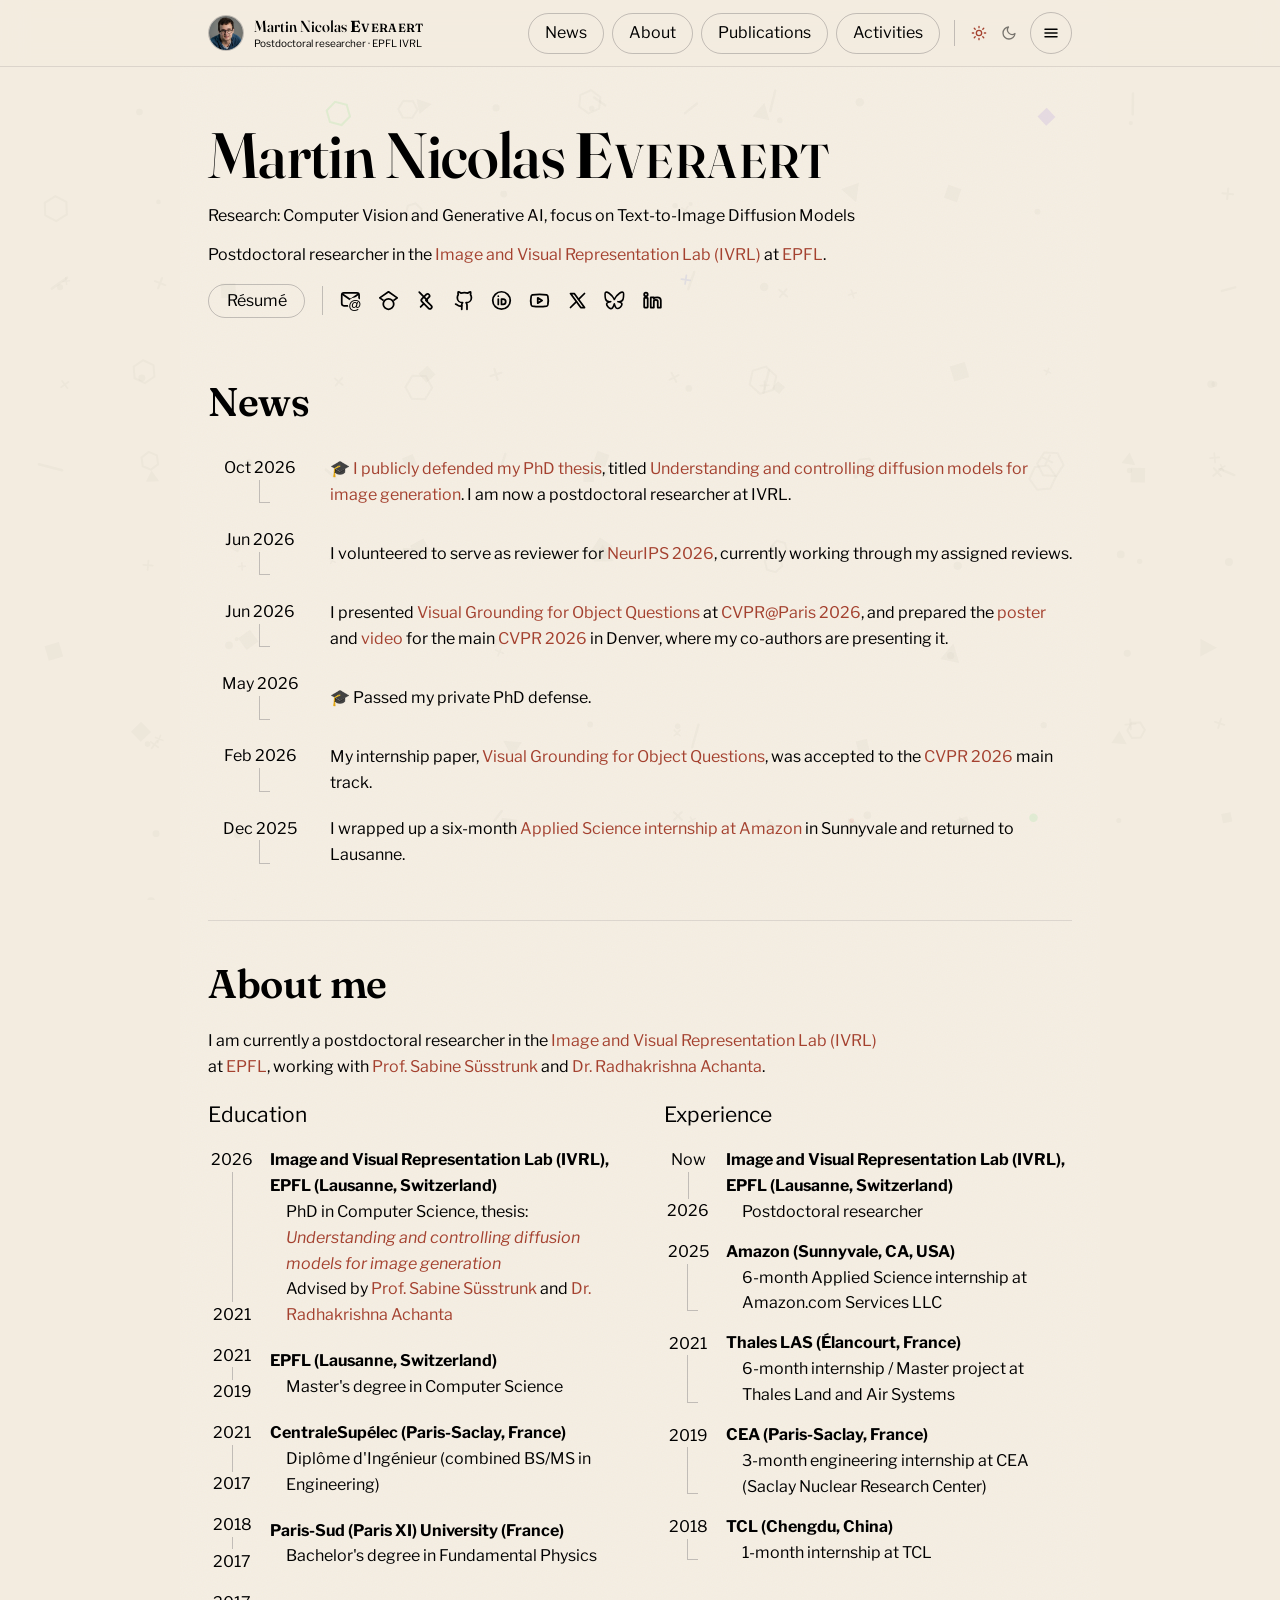
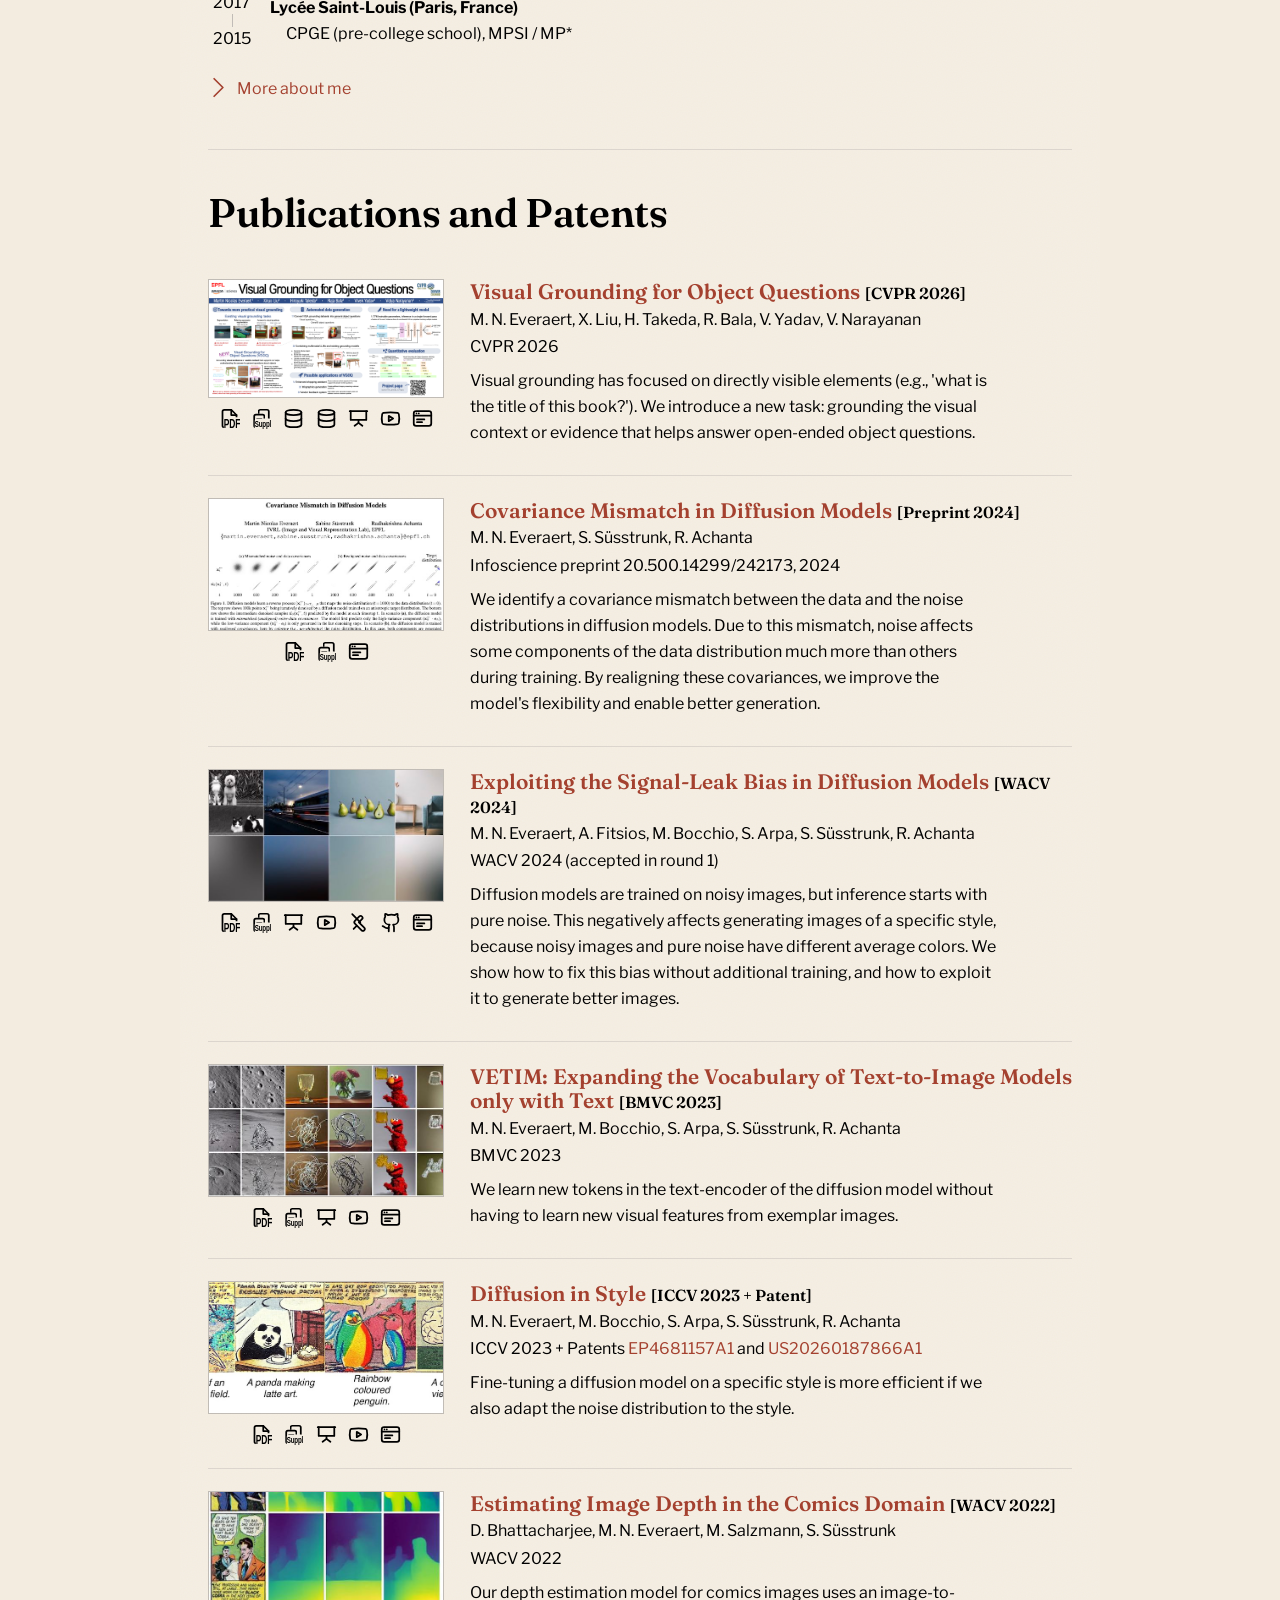
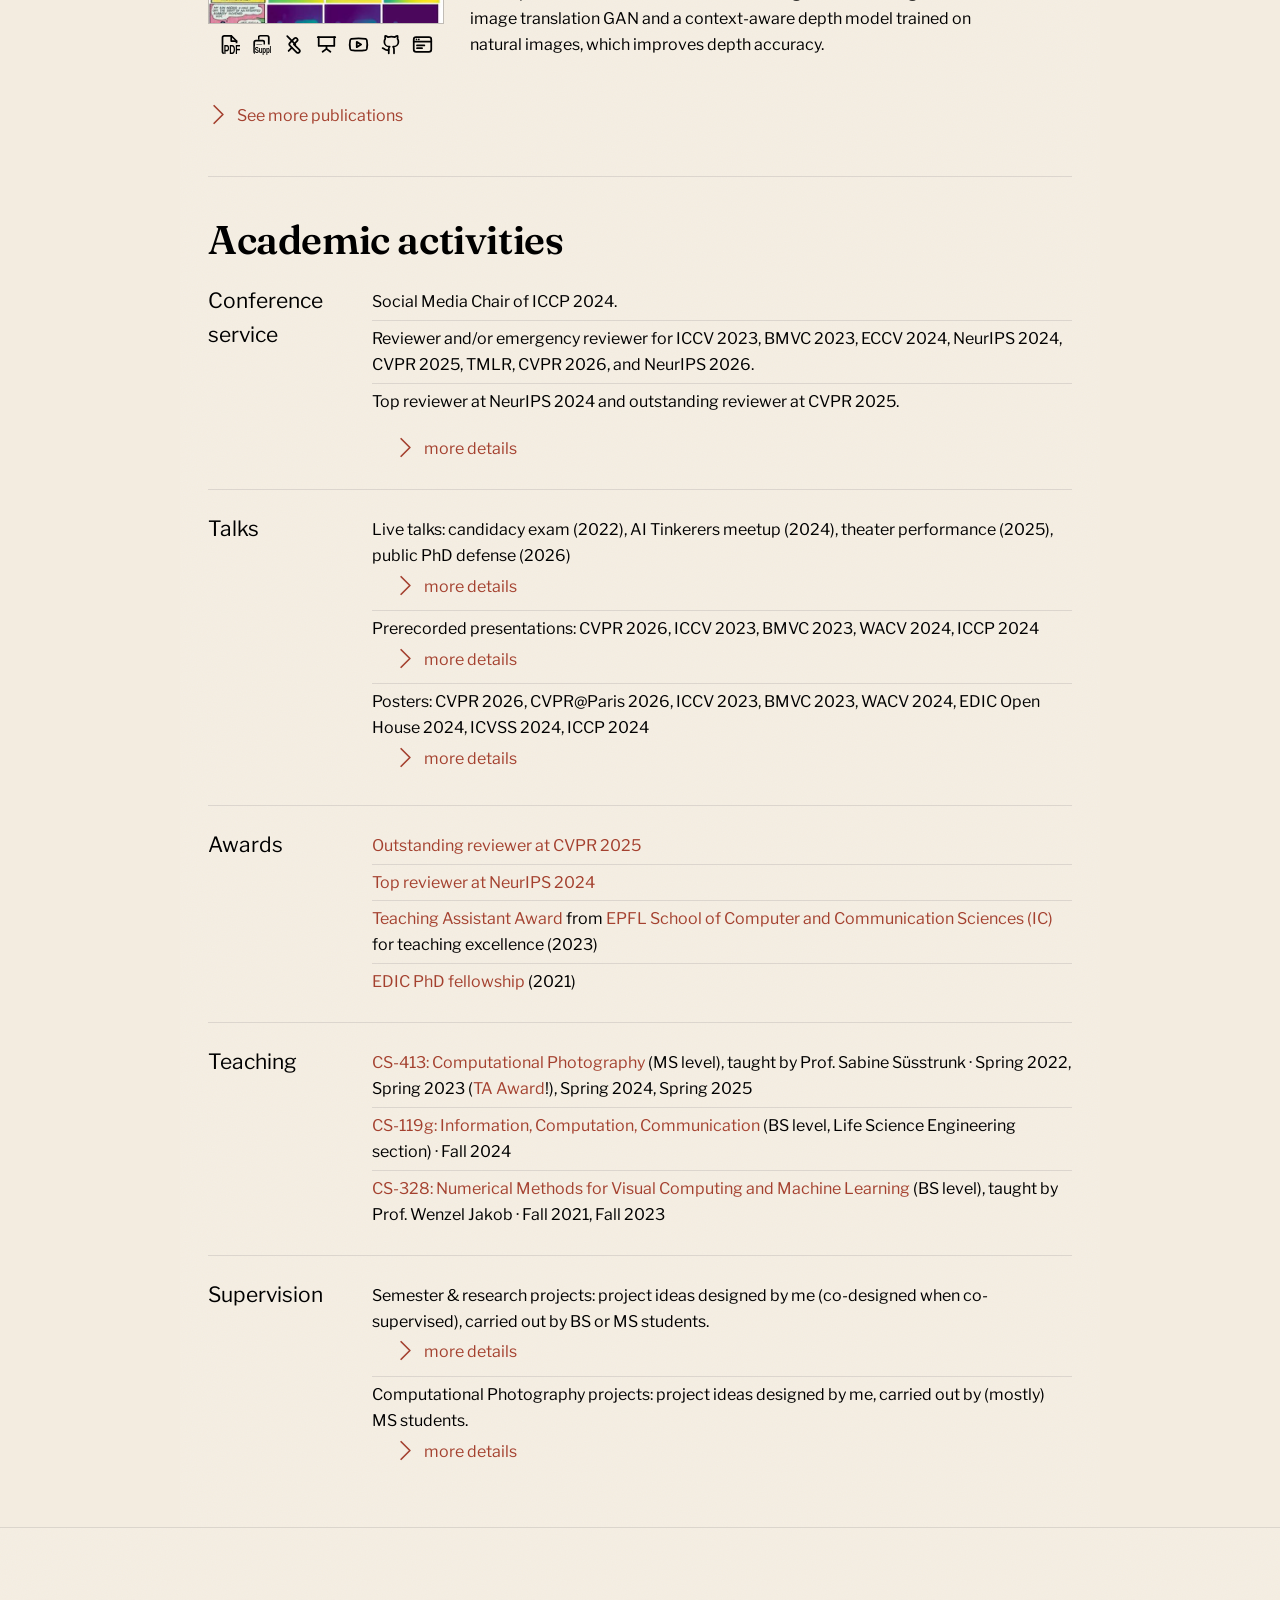
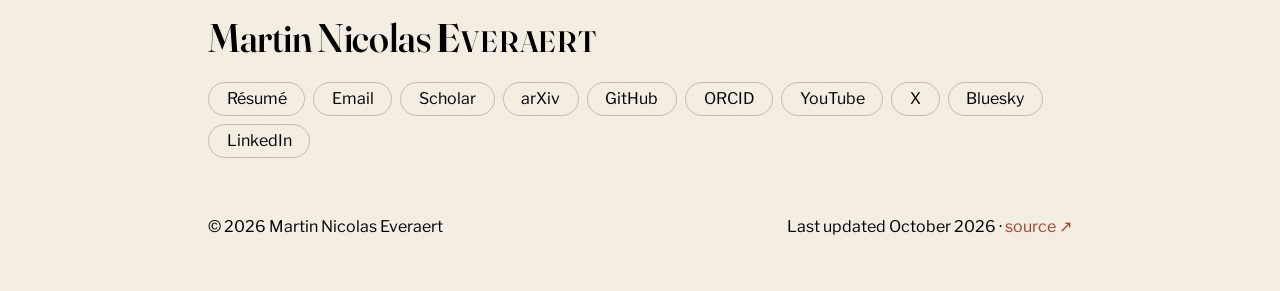
==== commit 52a97c65: "small caps" ====
--- a/index.html
+++ b/index.html
@@ -89,7 +89,7 @@
     <link rel="preconnect" href="https://fonts.googleapis.com">
     <link rel="preconnect" href="https://fonts.gstatic.com" crossorigin>
     <link
-        href="https://fonts.googleapis.com/css2?family=Fraunces:opsz,wght,WONK@9..144,530..630,0..1&family=Libre+Franklin:ital,wght@0,400;0,600;1,400&display=swap"
+        href="https://fonts.googleapis.com/css2?family=Fraunces:opsz,wght,WONK@9..144,530..650,0..1&family=Libre+Franklin:ital,wght@0,400;0,600;1,400&display=swap"
         rel="stylesheet">
     <link rel="stylesheet" href="styles.css">
     <link rel="stylesheet" href="icons.css">
--- a/styles.css
+++ b/styles.css
@@ -205,11 +205,11 @@
 footer .colophon a{color:var(--accent);border-bottom:1px solid transparent;transition:border-color .2s}
 footer .colophon a:hover{color:var(--accent);border-bottom-color:var(--accent)}
 
-/* name: given names light, high-contrast and wonky; surname in hand-drawn small caps
-   (Fraunces has none), heavier than the capital so the strokes match */
+/* name: light, high-contrast and wonky; surname in hand-drawn small caps (Fraunces has none) */
 .intro h1,.identity-name,footer .fname{font-weight:530;font-variation-settings:'opsz' 144,'WONK' 1}
-.smallcaps{display:inline-block;text-transform:uppercase;font-size:.74em;font-weight:630;letter-spacing:.03em;font-variation-settings:'WONK' 0}
-.smallcaps::first-letter{font-size:1.3514em;font-weight:560}
+.smallcaps{display:inline-block;text-transform:uppercase;font-size:.74em;font-weight:590;letter-spacing:.03em;font-variation-settings:'WONK' 0,'opsz' 144}
+.smallcaps::first-letter{font-size:1.3514em;font-weight:650}
+.identity-name .smallcaps{font-variation-settings:'WONK' 0}
 
 /* 404 page */
 .notfound{text-align:center;padding:clamp(64px,14vh,140px) 0}
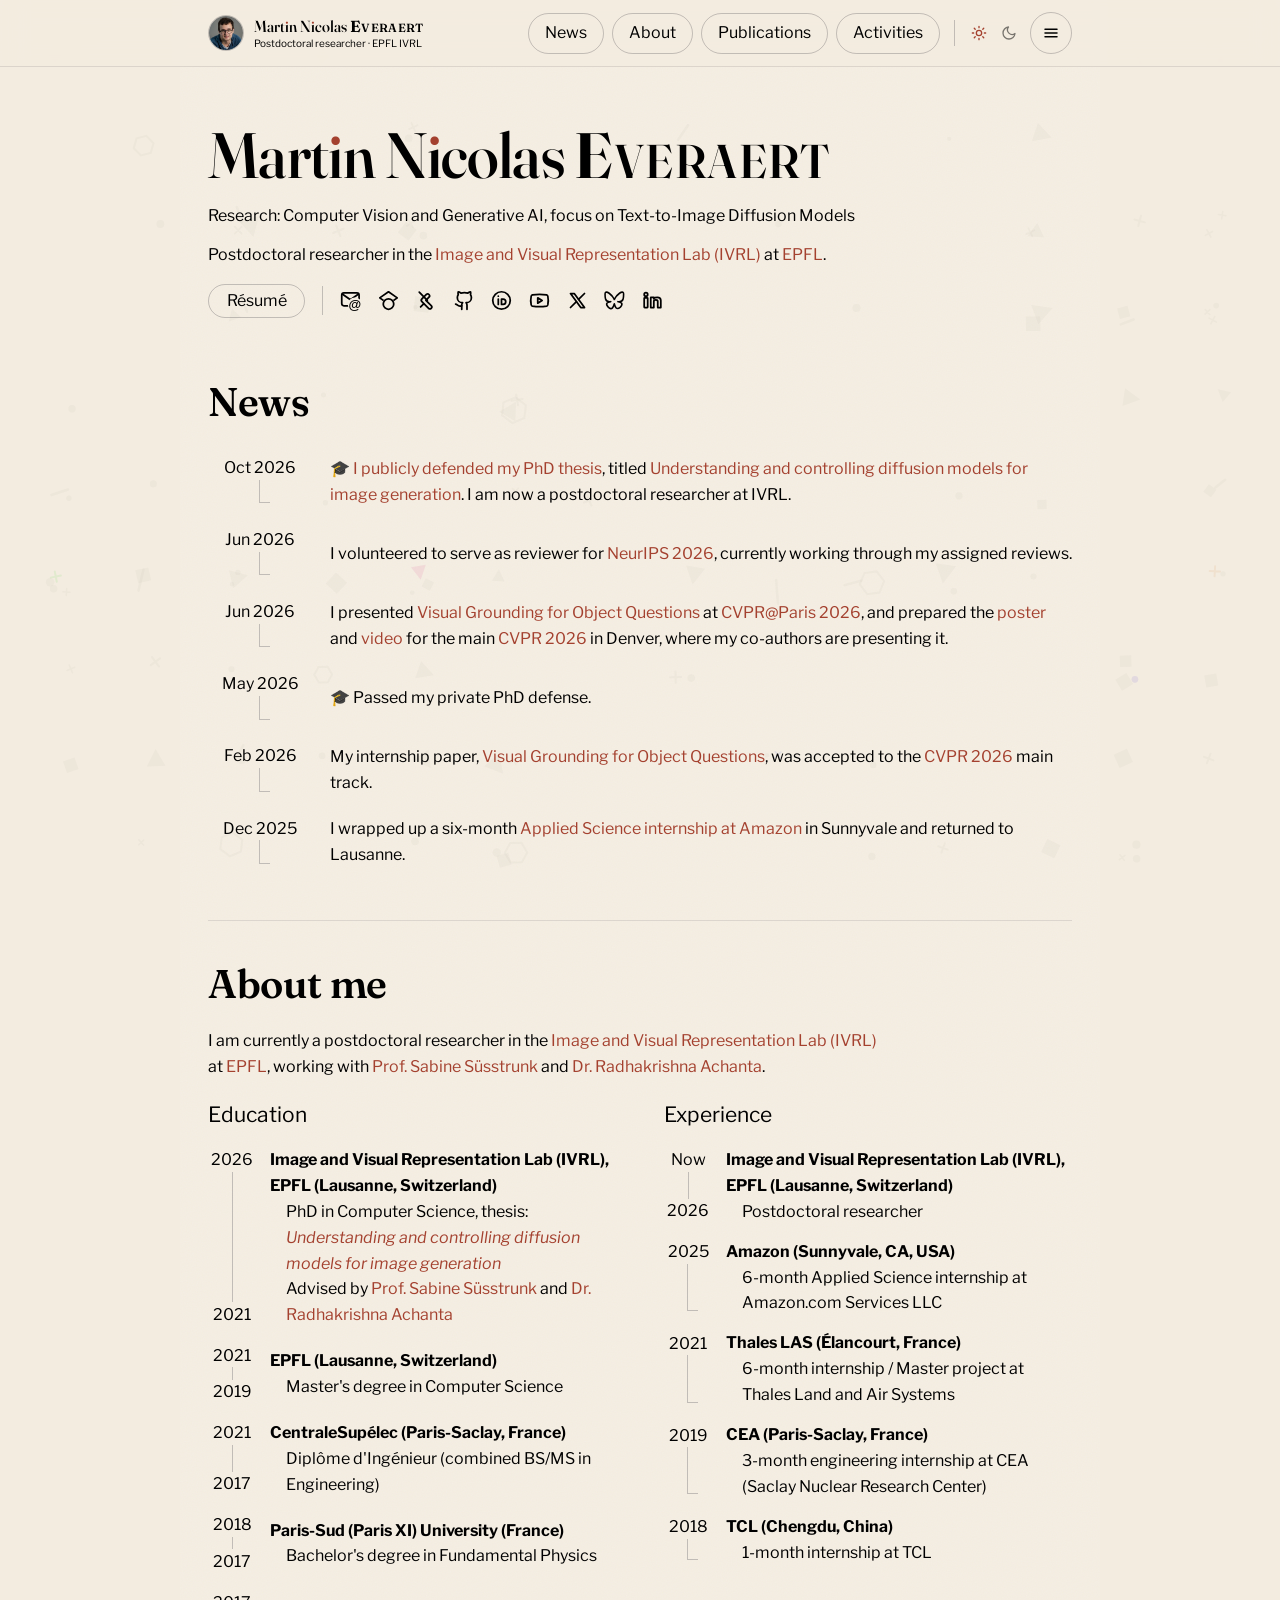
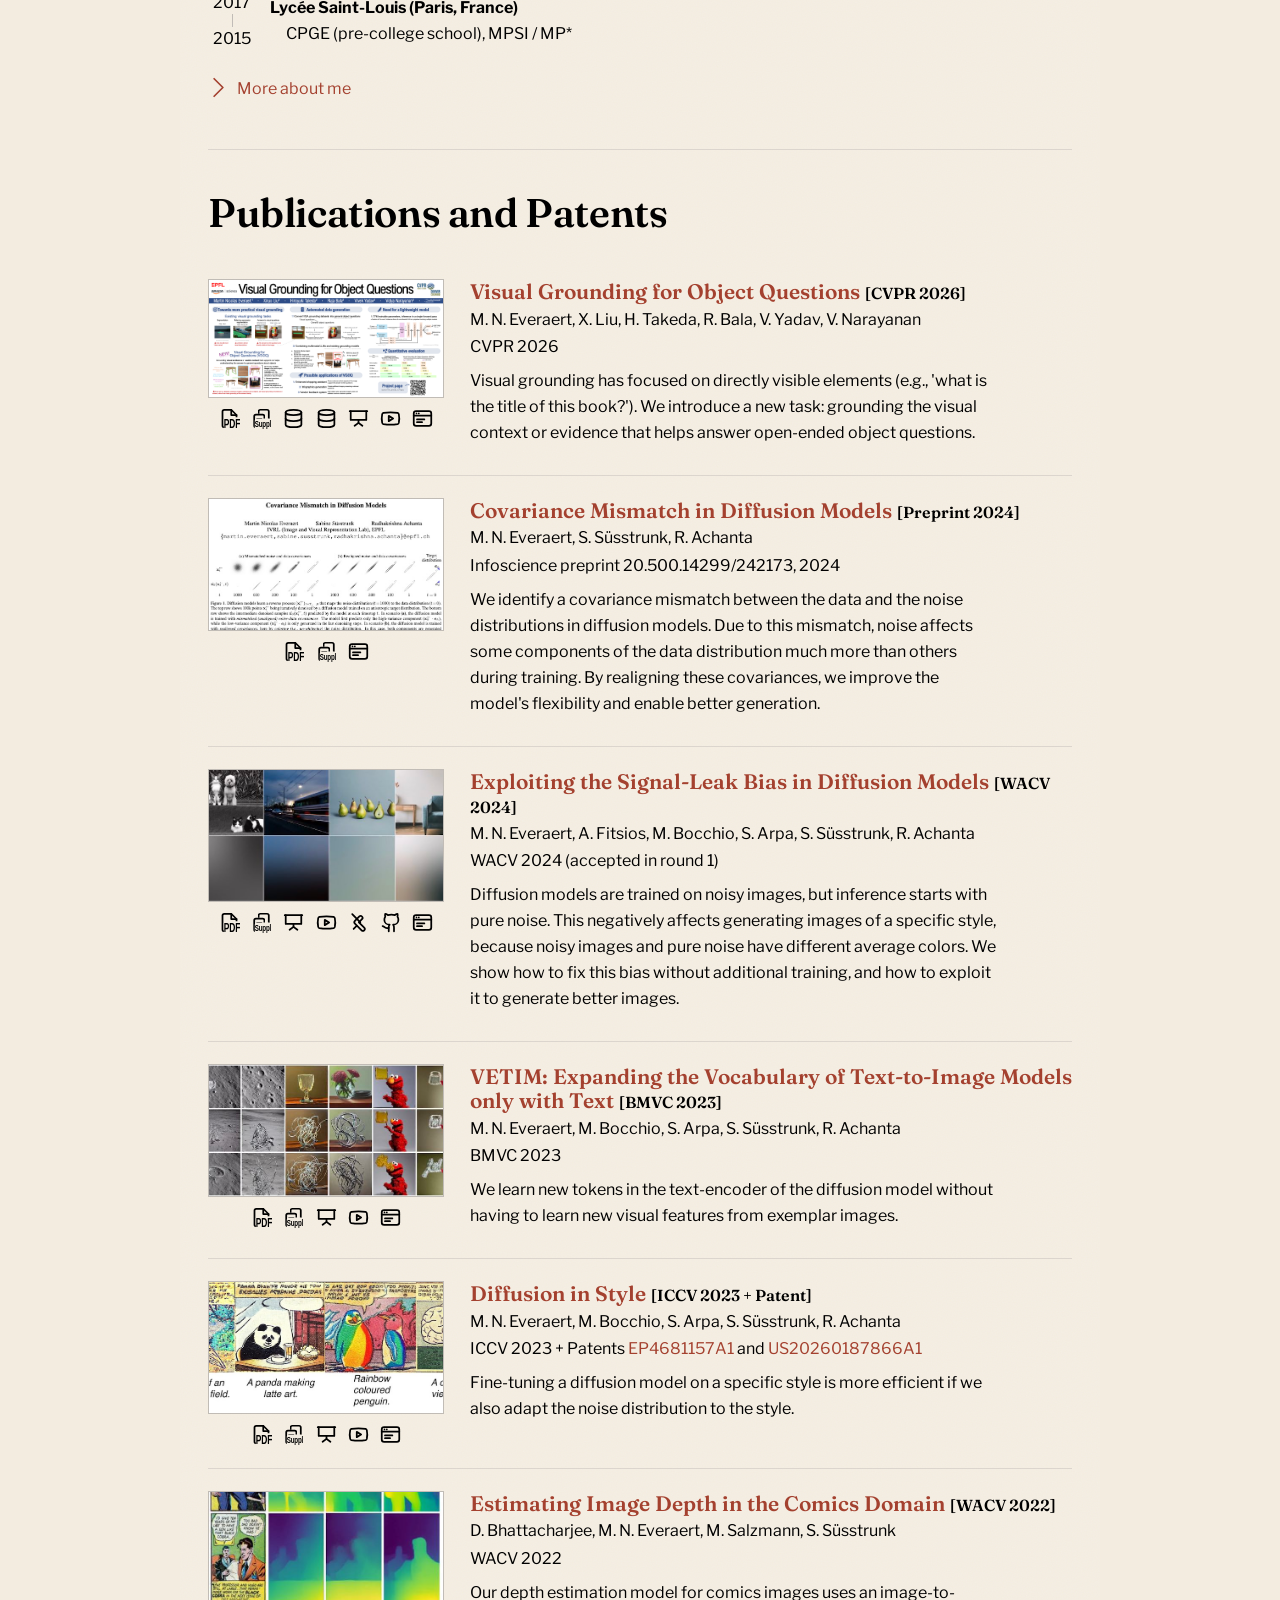
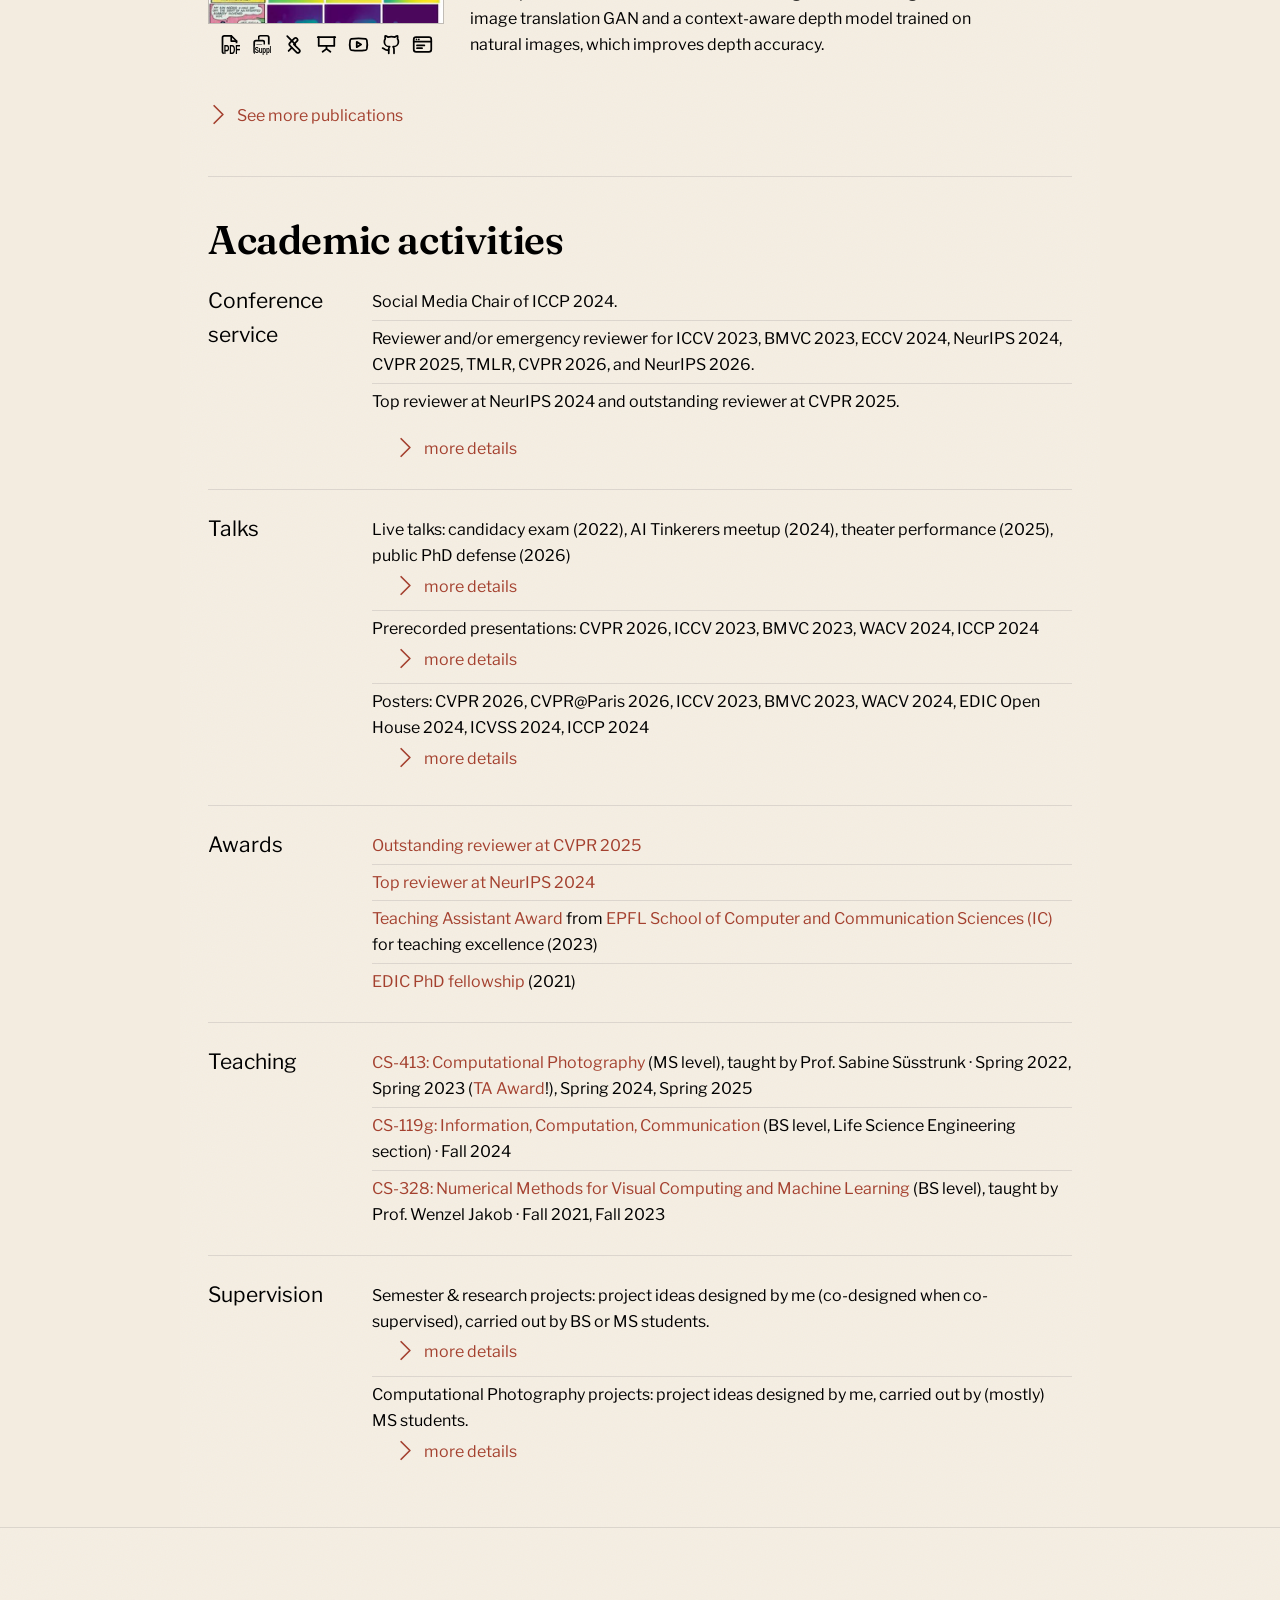
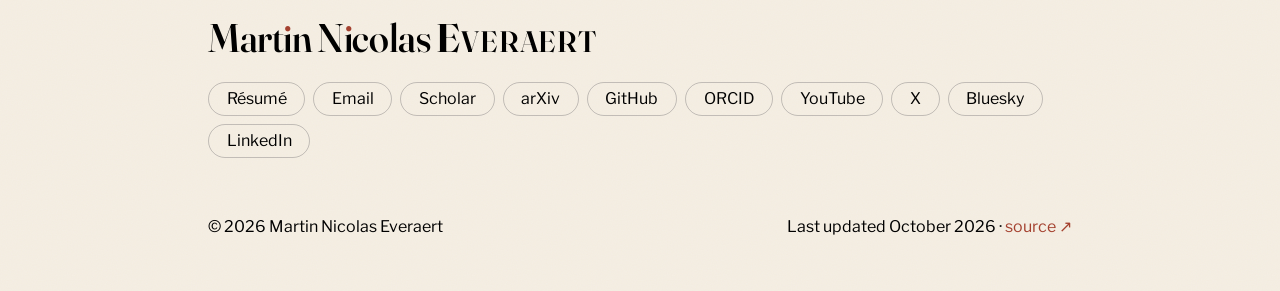
==== commit 56e607d5: "name i dots" ====
--- a/index.html
+++ b/index.html
@@ -108,7 +108,7 @@
                 <img class="identity-photo" src="/images/avatar.jpg"
                     alt="Martin Nicolas Everaert">
                 <span class="identity-text">
-                    <span class="identity-name">Martin Nicolas <span class="smallcaps">Everaert</span></span>
+                    <span class="identity-name">Mart<span class="idot">i</span>n N<span class="idot">i</span>colas <span class="smallcaps">Everaert</span></span>
                     <span class="identity-role">Postdoctoral researcher · EPFL IVRL</span>
                 </span>
             </a>
@@ -166,7 +166,7 @@
         <!-- Intro / hero -->
         <section class="intro">
             <div>
-                <h1>Martin Nicolas <span class="smallcaps">Everaert</span></h1>
+                <h1>Mart<span class="idot">i</span>n N<span class="idot">i</span>colas <span class="smallcaps">Everaert</span></h1>
                 <p class="role">Research: Computer Vision and Generative AI, focus on Text-to-Image
                     Diffusion Models</p>
                 <p>
@@ -979,7 +979,7 @@
     <!-- Footer -->
     <footer>
         <div class="wrap">
-            <div class="fname">Martin Nicolas <span class="smallcaps">Everaert</span></div>
+            <div class="fname">Mart<span class="idot">i</span>n N<span class="idot">i</span>colas <span class="smallcaps">Everaert</span></div>
             <div class="frow">
                 <div class="flinks">
                     <a href="/files/Martin_Nicolas_EVERAERT.pdf">Résumé</a>
--- a/styles.css
+++ b/styles.css
@@ -210,6 +210,8 @@
 .smallcaps{display:inline-block;text-transform:uppercase;font-size:.74em;font-weight:590;letter-spacing:.03em;font-variation-settings:'WONK' 0,'opsz' 144}
 .smallcaps::first-letter{font-size:1.3514em;font-weight:650}
 .identity-name .smallcaps{font-variation-settings:'WONK' 0}
+/* accent-colored dot on the i: the colour switches in the gap between dot and stem (40.35% down at opsz 144) */
+.idot{color:transparent;background:linear-gradient(var(--accent) 40.35%,var(--ink) 40.35%);-webkit-background-clip:text;background-clip:text}
 
 /* 404 page */
 .notfound{text-align:center;padding:clamp(64px,14vh,140px) 0}
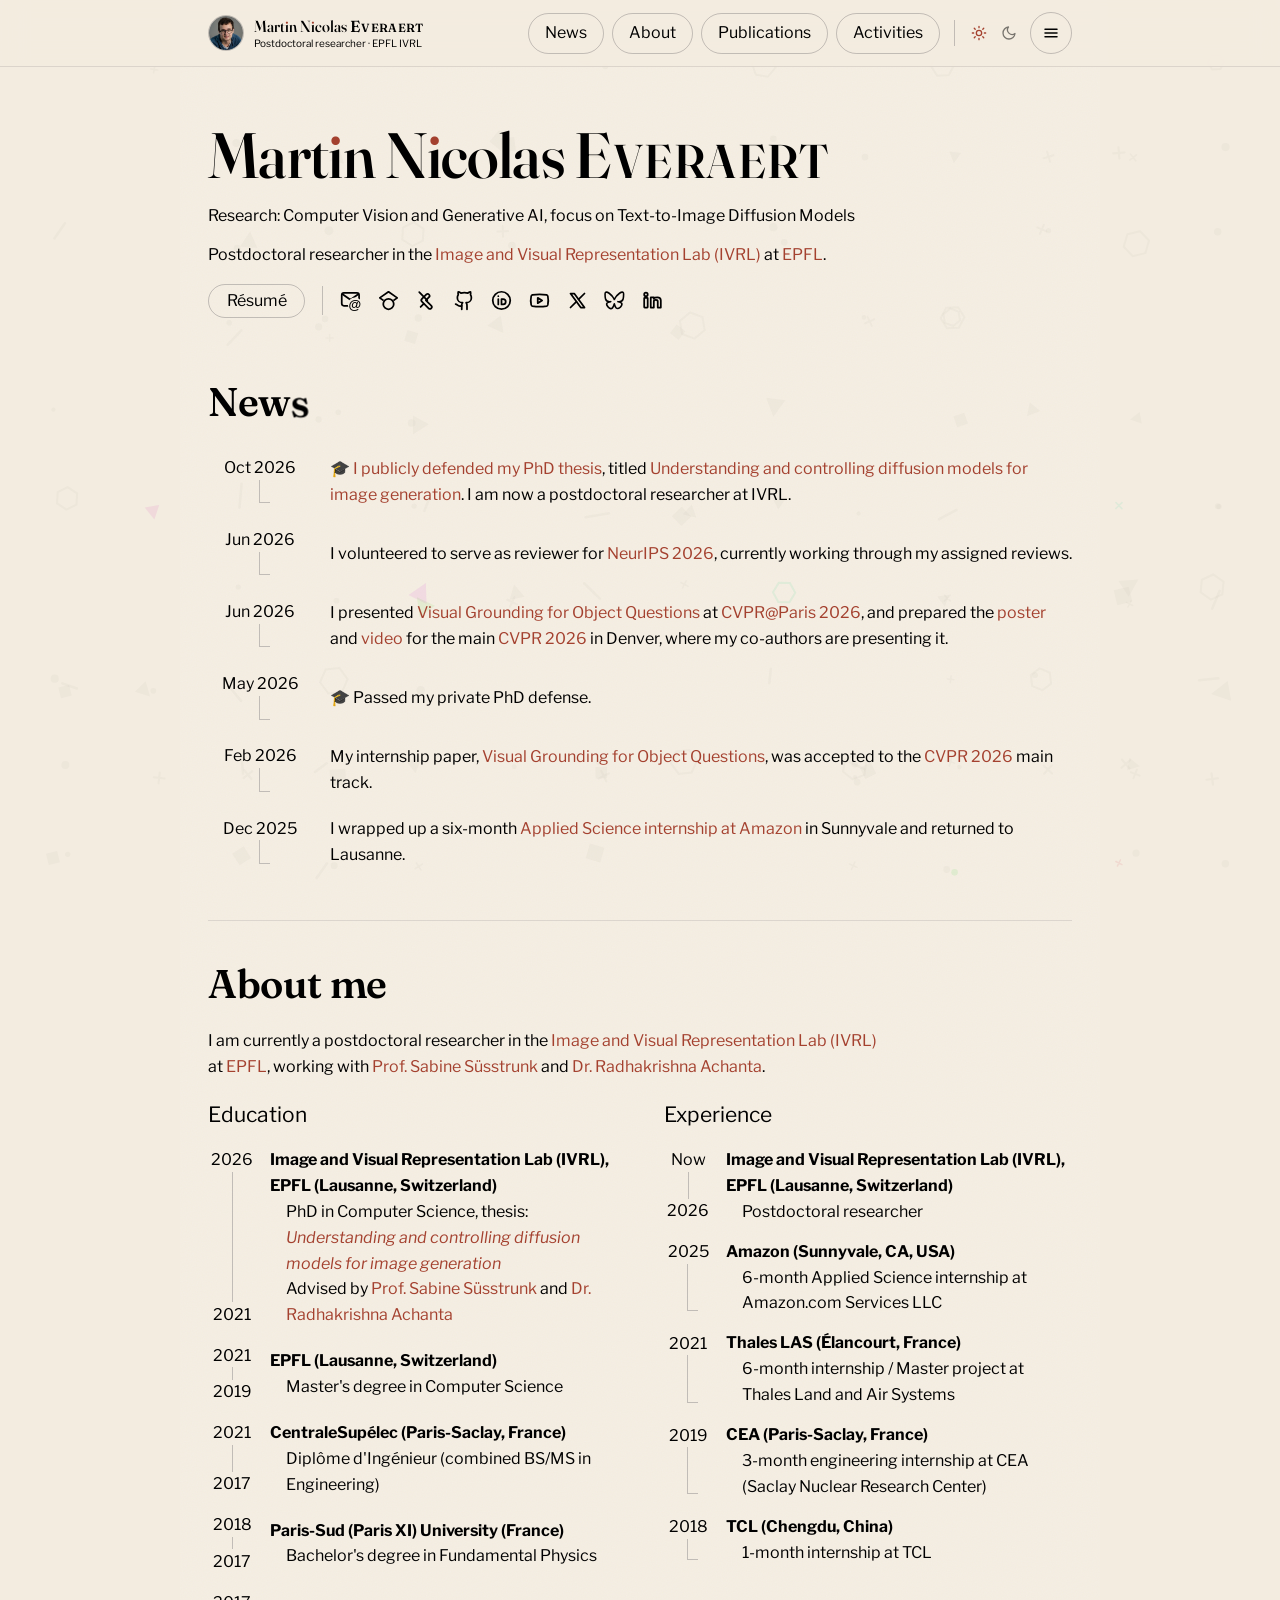
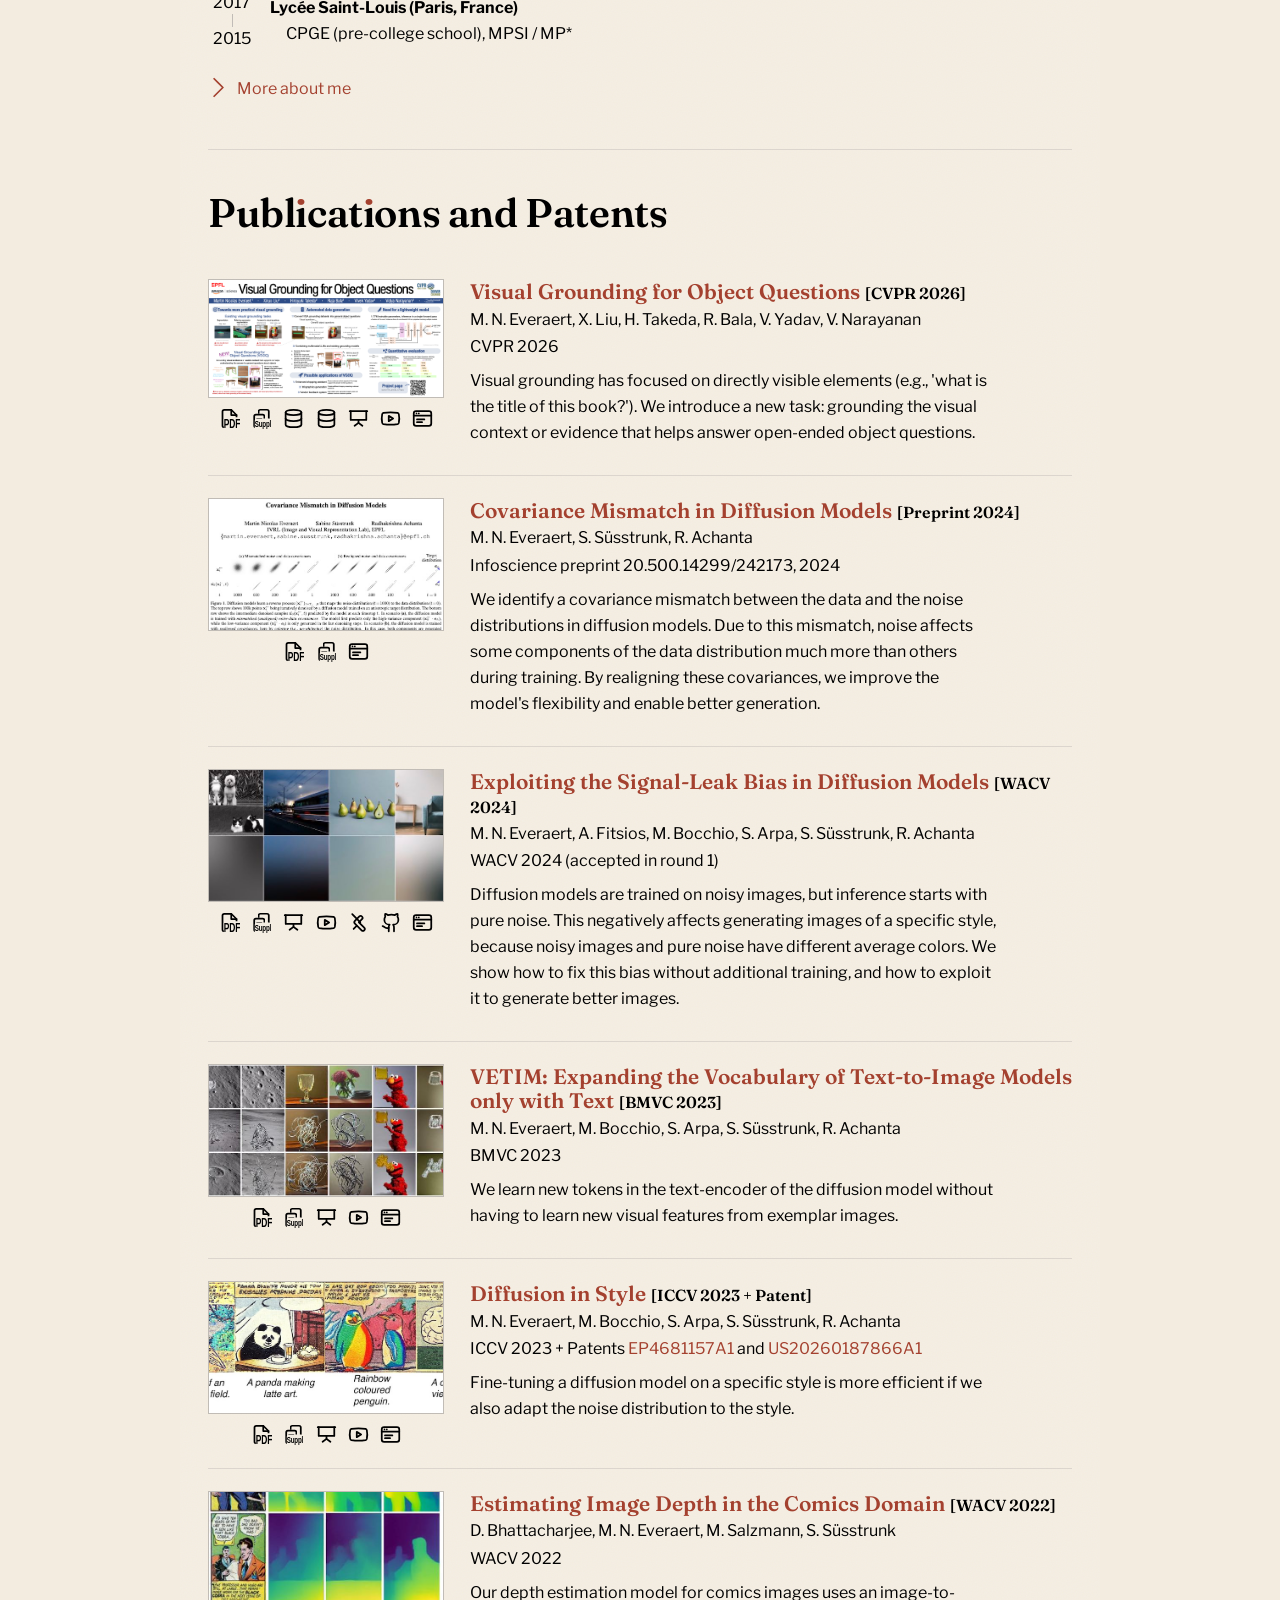
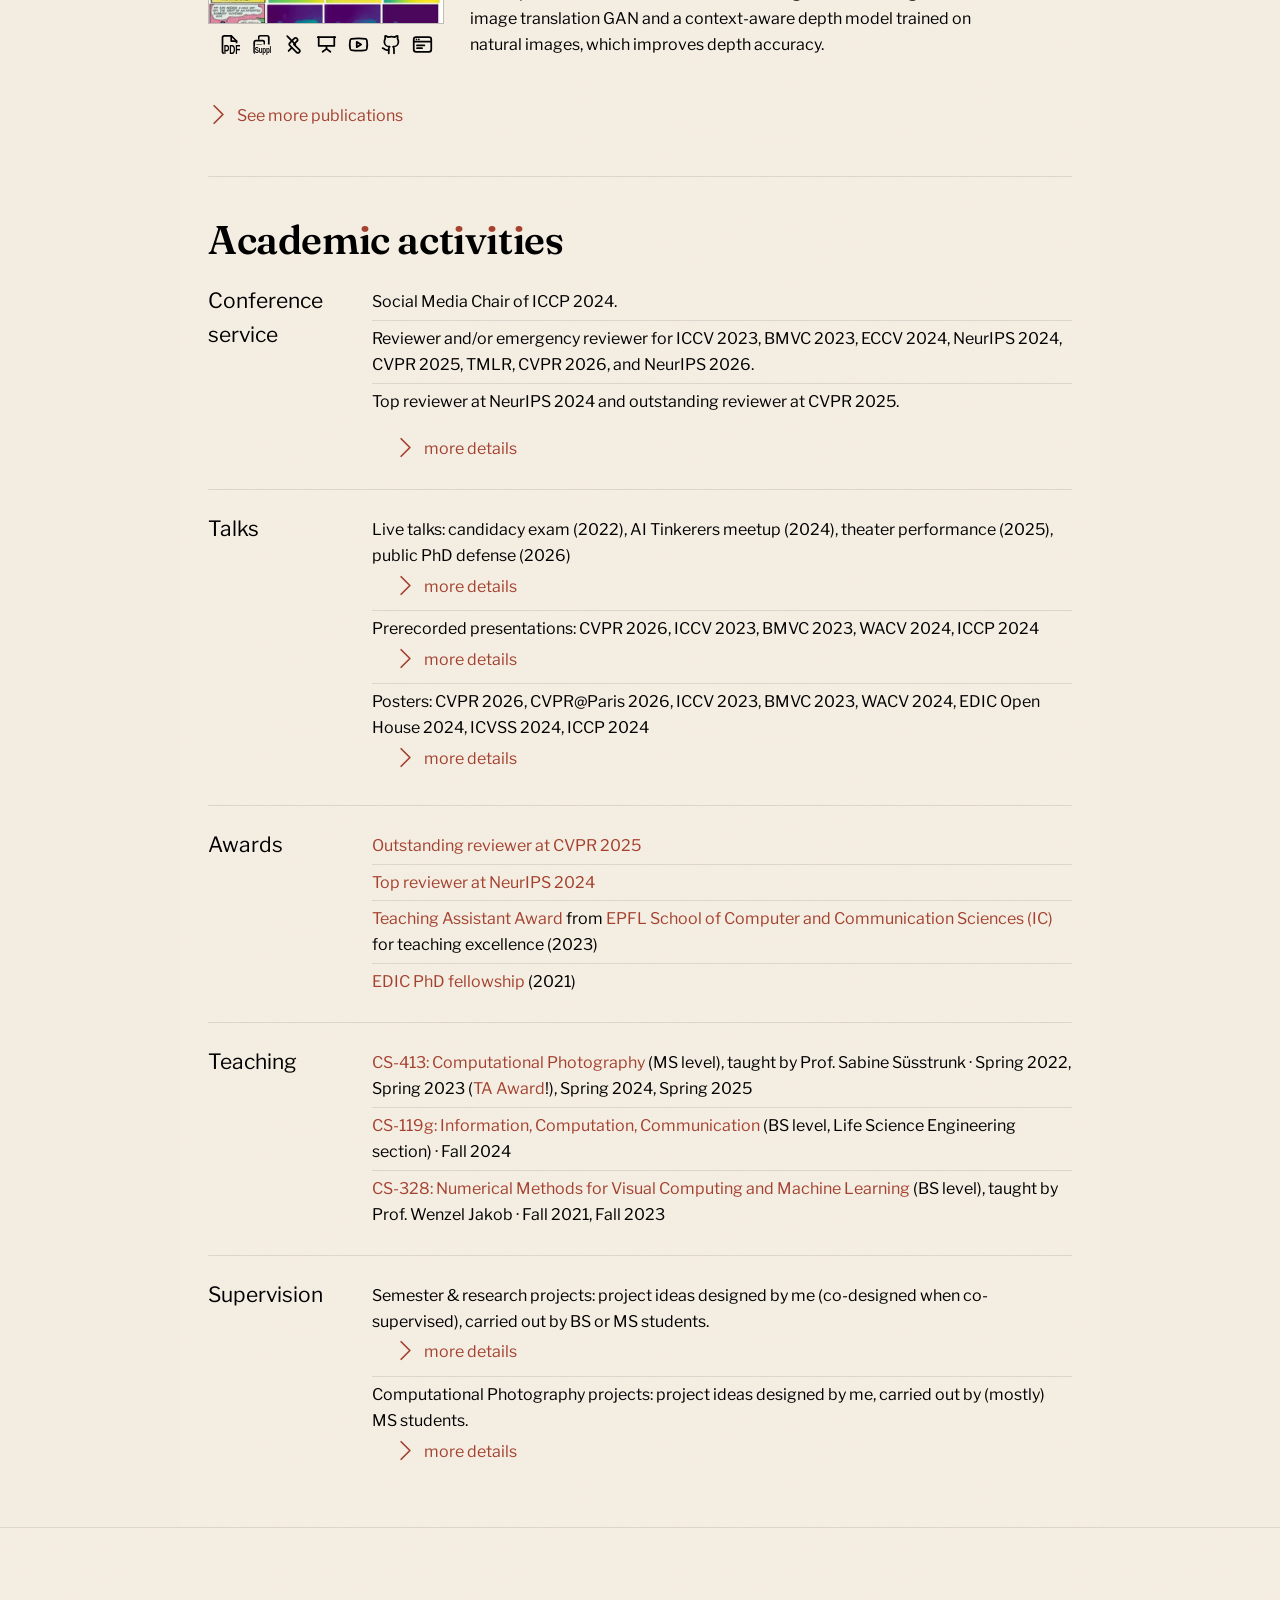
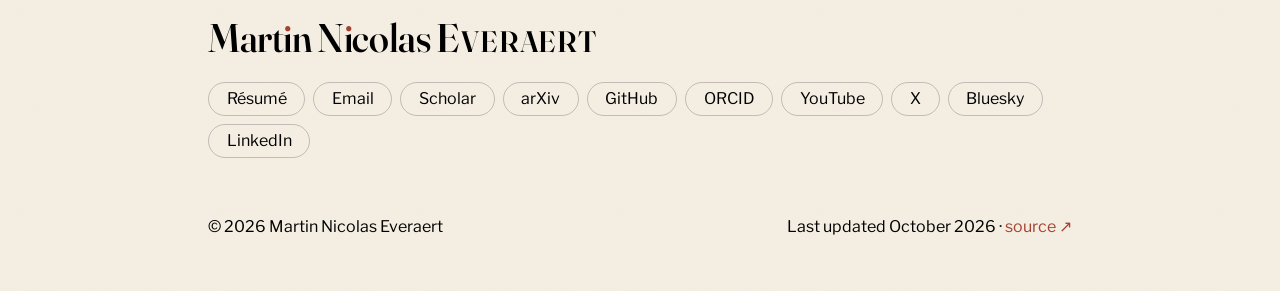
==== commit bfda5955: "animations" ====
--- a/index.html
+++ b/index.html
@@ -204,7 +204,7 @@
 
         <!-- News -->
         <section class="block" id="news">
-            <h2>News</h2>
+            <h2>New<span class="spin">s</span></h2>
             <div class="news">
                 <div class="item"><span class="date">Oct 2026</span>
                     <p>🎓 <a
@@ -243,7 +243,7 @@
 
         <!-- About me -->
         <section class="block" id="about">
-            <h2>About <em>me</em></h2>
+            <h2>Ab<span class="spin">o</span>ut <em>me</em></h2>
             <p class="about-lead">
                 I am currently a postdoctoral researcher in the <a href="https://www.epfl.ch/labs/ivrl/">Image and
                     Visual Representation Lab (IVRL)</a> at <a href="https://www.epfl.ch/">EPFL</a>, working with <a href="https://www.epfl.ch/labs/ivrl/people/susstrunk/">Prof. Sabine Süsstrunk</a> and
@@ -317,7 +317,7 @@
 
         <!-- Publications -->
         <section class="block" id="pubs">
-            <h2>Publications <em>and</em> Patents</h2>
+            <h2>Publ<span class="idot">i</span>cat<span class="idot">i</span>ons <em>and</em> Patents</h2>
 
             <!-- cmp:: pub / Visual Grounding for Object Questions -->
             <div class="pub">
@@ -579,7 +579,7 @@
 
         <!-- Academic -->
         <section class="block" id="activities">
-            <h2>Academic <em>activities</em></h2>
+            <h2>Academ<span class="idot">i</span>c <em>act<span class="idot">i</span>v<span class="idot">i</span>t<span class="idot">i</span>es</em></h2>
 
             <div class="act">
                 <!-- cmp:: academic / service & reviewing -->
--- a/styles.css
+++ b/styles.css
@@ -208,10 +208,32 @@
 /* name: light, high-contrast and wonky; surname in hand-drawn small caps (Fraunces has none) */
 .intro h1,.identity-name,footer .fname{font-weight:530;font-variation-settings:'opsz' 144,'WONK' 1}
 .smallcaps{display:inline-block;text-transform:uppercase;font-size:.74em;font-weight:590;letter-spacing:.03em;font-variation-settings:'WONK' 0,'opsz' 144}
-.smallcaps::first-letter{font-size:1.3514em;font-weight:650}
+.smallcaps::first-letter{font-size:1.3514em;font-weight:550}
 .identity-name .smallcaps{font-variation-settings:'WONK' 0}
-/* accent-colored dot on the i: the colour switches in the gap between dot and stem (40.35% down at opsz 144) */
-.idot{color:transparent;background:linear-gradient(var(--accent) 40.35%,var(--ink) 40.35%);-webkit-background-clip:text;background-clip:text}
+/* accent-colored dot on the i: the colour switches in the gap between dot and stem (40.35% down at opsz 144, 37.5% at opsz 40) */
+/* the real i keeps only its stem; an overlaid copy keeps only the dot, so the dot can hop on its own */
+.idot{--isplit:40.35%;position:relative;color:transparent;background:linear-gradient(transparent var(--isplit),var(--ink) var(--isplit));-webkit-background-clip:text;background-clip:text}
+h2 .idot{--isplit:37.5%}
+.idot::after{content:"i";content:"i"/"";position:absolute;inset:0;line-height:normal;user-select:none;pointer-events:none;
+  background:linear-gradient(var(--accent) var(--isplit),transparent var(--isplit));-webkit-background-clip:text;background-clip:text;transform-origin:50% 40%}
+.hop .idot::after{animation:hop .9s calc(var(--n,0)*.12s) both}
+/* the o of "About" and the s of "News" turn red and do a half turn about their centre (.234em above the baseline at opsz 40) */
+/* --k (0 or 1, flipped by script.js before each turn) is the resting half turn, so each turn starts where the last one stopped */
+.spin{display:inline-block;line-height:1;transform-origin:50% .63em;transform:rotate(calc(var(--k,0)*180deg))}
+.hop .spin{animation:spin 1.8s both}
+@keyframes spin{
+  0%{transform:rotate(calc(var(--k,0)*180deg - 180deg))}
+  15%{color:var(--accent);transform:rotate(calc(var(--k,0)*180deg - 180deg));animation-timing-function:cubic-bezier(.5,-.3,.3,1.4)}
+  70%{color:var(--accent);transform:rotate(calc(var(--k,0)*180deg))}
+  to{color:var(--ink);transform:rotate(calc(var(--k,0)*180deg))}
+}
+@keyframes hop{
+  20%{transform:translateY(-.3em) scale(.85,1.15)}
+  40%{transform:translateY(-.42em)}
+  60%{transform:translateY(0) scale(1.3,.7)}
+  72%{transform:translateY(-.07em) scale(.95,1.05)}
+  85%{transform:none}
+}
 
 /* 404 page */
 .notfound{text-align:center;padding:clamp(64px,14vh,140px) 0}
